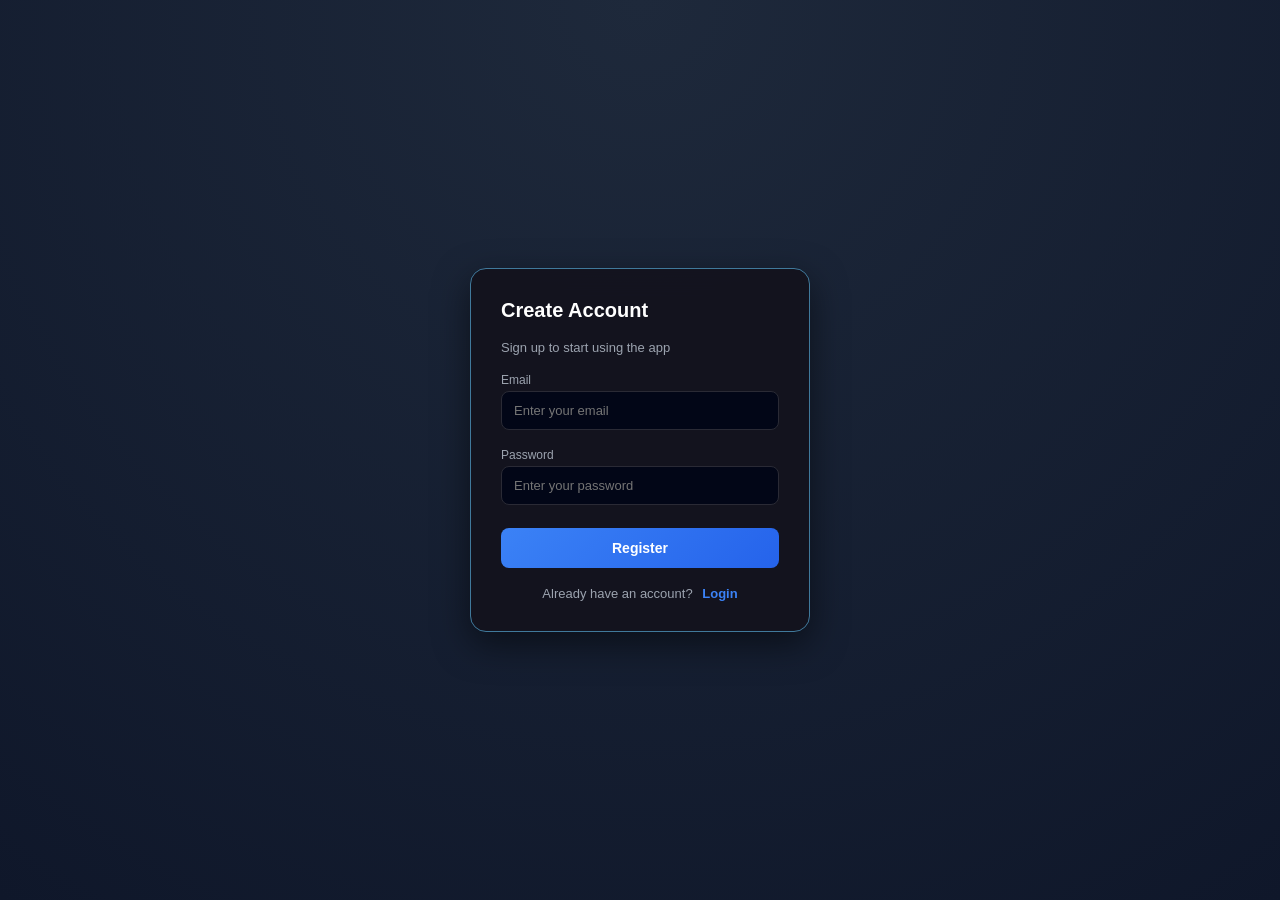
==== WhereHouse_app/index.html @ 250d1b78 "TRANSACTIONS: All functionality for Receiving and Issuing goods has been implemented. The transactio" ====
<!DOCTYPE html>
<html lang="en">
<head>
    <meta charset="UTF-8">
    <meta name="viewport" content="width=device-width, initial-scale=1.0">
    <title>Warehouse App</title>

    <link rel="stylesheet" href="style.css">

    <!-- PWA -->
    <link rel="manifest" href="manifest.json">

    <!-- ICON -->
    <link rel="apple-touch-icon" href="icon-192.png">

    <!-- SETTINGS -->
    <meta name="theme-color" content="#3498db">
    <meta name="mobile-web-app-capable" content="yes">
    <meta name="apple-mobile-web-app-capable" content="yes">
    <meta name="apple-mobile-web-app-status-bar-style" content="default">

    
</head>
<body>


        <!-- LOG IN / REGISTARTION -->
        <div id="auth-screen" class="auth-screen">

            <div class="auth-card">

                <div class="auth-header">
                    <h2 id="auth-title" data-i18n="auth_title">Create Account</h2>
                    
                    <!-- Promena jezika (en/sr) obrisano sa Auth stranice.
                    Reason: language is user-specific and managed via Supabase after login -->

                    <!-- <div class="auth-lang-switch">
                        <button class="lang-btn" data-lang="sr"><img src="https://flagcdn.com/w20/rs.png" alt="SR"></button>
                        <button class="lang-btn" data-lang="en"><img src="https://flagcdn.com/w20/gb.png" alt="EN"></button>
                    </div> -->

                </div>

                <p id="auth-subtitle" data-i18n="auth_subtitle">
                    Sign up to start using the app
                </p>

                <div class="input-group">
                    <label data-i18n="auth_email" for="auth-email">Email</label>
                    <input type="email" id="auth-email" data-i18n-placeholder="auth_email_placeholder" placeholder="Enter your email">
                </div>
        
                <div class="input-group">
                    <label data-i18n="auth_password">Password</label>
                    <input type="password" id="auth-password" data-i18n-placeholder="auth_password_placeholder"placeholder="Enter your password">
                </div>

                <button id="auth-main-btn" data-i18n="auth_register">
                    Register
                </button>

                <p class="auth-switch-text">
                    <span id="auth-switch-label" data-i18n="auth_switch_text">
                        Already have an account?
                    </span>
                    <span id="switch-mode" class="switch-link" data-i18n="auth_login">
                        Login
                    </span>
                </p>

            </div>

        </div>

         <!-- NOTIFICATION -->
         <div class="notification"></div>


    <!-- APP -->
    <div id="app" class="app hidden">

        <header class="header">

            <div class="header-left">
                <div class="logo-box">
                    <div class="app-logo">
                        <span class="logo-main">W</span>
                        <span class="logo-divider"></span>
                        <span class="logo-sub">Manager</span>
                    </div>
                </div>
            </div>

            <div class="header-actions">

                <!-- USER MENU -->
                <div class="user-menu">
                    <button id="user-btn" class="user-btn">☰</button>
                </div>

                <!-- SIDEBAR -->
                <div id="sidebar" class="sidebar hidden">

                    <div class="sidebar-header">
                        <!-- TITLE -->
                        <span data-i18n="sidebar_menu">Menu</span>
                        
                        <!-- LANGUAGE -->
               
                        <button class="lang-btn" data-lang="sr"><img src="https://flagcdn.com/w20/rs.png" alt="SR"></button>
                        <button class="lang-btn" data-lang="en"><img src="https://flagcdn.com/w20/gb.png" alt="EN"></button>

                        <!--CLOSE -->
                        <button id="close-sidebar" class="sidebar-close">✕</button>
                    </div>

                    <div class="sidebar-content">

                        <!--User Email -->
                        <div class="user-info">
                            <span class="user-label">Account</span>
                            <span class="user-email"></span>
                        </div>

                        <button data-i18n="sidebar_profile">Profile</button>
                        <button data-i18n="sidebar_settings">Settings</button>
                        <button class="archive-btn" data-i18n="sidebar_archive">Archive</button>

                        <hr>
 

                        <button id="logout-btn" class="logout" data-i18n="sidebar_logout">Logout</button>
                    </div>

                </div>

            </div>

        </header>
        
        
        
        <!-- INPUT VIEW -->
        <section id="input-view" class="view active-view">



            <header class="view-actions">
                <h2 class="title" data-i18n="searchTitle" >Item search</h2>

                <div class="header-actions">
                    <button class="btn-edit headerBtn"  data-i18n="edit">Edit</button>
                    <button class="btn-delete headerBtn danger" data-i18n="delete">Delete</button>
                </div>
            </header>            

            <!-- search -->
            <div class="search">
                <input type="text" id="input-search" placeholder="Enter name or code..." data-i18n-placeholder="searchPlaceholder"/>
                <!-- x -->
                <button class="clear-btn">X</button>
                <!-- results -->
                <div class="results"></div>
            </div> 

            <!-- item csrd -->
            <div class="section-title" data-i18n="selectedItem">Selected Item</div>
            <div class="item-card">

                <p><strong data-i18n="itemName"     >Name:</strong> <span id="item-name">-</span></p>
                <p><strong data-i18n="ItemCode"     >Code:</strong> <span id="item-code">-</span></p>
                <p><strong data-i18n="ItemStatus"   >Status:</strong> <span id="item-status">-</span></p>
                <p><strong data-i18n="ItemPrice"    >Price:</strong> <span id="item-price">-</span></p>
                <p><strong data-i18n="ItemLocation" >Location:</strong> <span id="item-location">-</span></p>
                <p><strong >Limit:</strong> <span id="item-limit">-</span></p>

                <div class="history-wrapper hidden">
                    <button class="btn-history" data-i18n="historyLog">History Log</button>
                </div>
                
            </div>

            <!-- quantity control -->
             <div class="section-title" data-i18n="adjustQuantity">Adjust Quantity</div>
            <div class="quantity-control">

                <button class="btn-minus">-</button>
                <span id="quantity-value">0</span>
                <button class="btn-plus">+</button>
            </div>

            <!-- save -->
            <button class="save-btn" data-i18n="save">SAVE</button>
        </section>




        <!-- TABLE VIEW -->
        <section id="table-view" class="view">

            <header class="view-actions">
                <h2 class="title" data-i18n="tableTitle">Items Table</h2>
                <button class="btn-add headerBtn" data-i18n="add">+Add</button>
            </header>



            <!-- Tabela -->
            <div class="table-wrapper">

                <table class="table">

                    <thead>
                        <tr>
                            <th data-i18n="colName">NAME</th>
                            <th data-i18n="colCode">CODE</th>
                            <th data-i18n="colLocation">LOCATION</th>
                            <th data-i18n="colQuantity">QUANTITY</th>
                            <th data-i18n="colPrice">PRICE</th>
                            <th data-i18n="colStatus">STATUS</th>
                            <th>LIMIT</th>
                        </tr>
                    </thead>

                    <tbody class="table-body">
                        <!-- JS ubacuje -->
                    </tbody>
                </table>
            </div>

             <!-- Pagination -->
            <div class="pagination">
                <button class="prev-btn" data-i18n="prev">◀ Prev</button>
                <span class="page-info"></span>
                <button class="next-btn" data-i18n="next">Next ▶</button>
            </div>





        </section>







        <!-- DASHBOARD VIEW -->
        <section id="management-view" class="view">

            <header class="view-actions">
                <h2 class="title" data-i18n="MangTitle">Management Panel</h2>
            </header>
            

            <!-- DASHBOARD CARDS -->
            <div class="dashboard-cards">

                <!-- CARD 1 -->
                <div class="dashboard-card">
                    <div class="card-left">
                        <div class="card-icon">🧩</div>

                        <div class="card-text">
                            <div class="card-label" data-i18n="TotalItems">Total Items</div>
                            <div class="card-value" id="total-items">0</div>
                        </div>
                    </div>

                    <div class="card-trend" id="items-trend">
                        <div class="trend-main">
                            <span class="trend-arrow"></span>
                            <span class="trend-value">--</span>
                        </div>
    
                        <span class="trend-date"></span>
                    </div>
                </div>


                <!-- CARD 2 -->
                <div class="dashboard-card">
                    <div class="card-left">
                        <div class="card-icon">📈</div>

                        <div class="card-text">
                            <div class="card-label" data-i18n="TotalQuantity">Total Quantity</div>
                            <div class="card-value" id="total-quantity">0</div>
                        </div>
                    </div>

                    <div class="card-trend" id="quantity-trend">
                        <div class="trend-main">
                            <span class="trend-arrow"></span>
                            <span class="trend-value">--</span>
                        </div>

                        <span class="trend-date"></span>
                    </div>
                </div>


                <!-- CARD 3 -->
                <div class="dashboard-card">
                    <div class="card-left">
                        <div class="card-icon">💰</div>

                        <div class="card-text">
                            <div class="card-label" data-i18n="TotalPrice">Total Price</div>
                            <div class="card-value" id="total-price">0</div>
                        </div>
                    </div>

                    <div class="card-trend" id="price-trend">
                        <div class="trend-main">
                            <span class="trend-arrow"></span>
                            <span class="trend-value">--</span>
                        </div>

                        <span class="trend-date"></span>
                    </div>
                </div>


                <!-- CARD 4 -->
                <div class="dashboard-card">
                    <div class="card-left">
                        <div class="card-icon">🚨</div>

                        <div class="card-text">
                            <div class="card-label" data-i18n="LowStock">Low Stock</div>
                            <div class="card-value" id="low-stock-count">0</div>
                        </div>
                    </div>

                    <div class="card-trend" id="lowstock-trend">
                        <div class="trend-main">
                            <span class="trend-arrow"></span>
                            <span class="trend-value">--</span>
                        </div>

                        <span class="trend-date"></span>
                    </div>
                </div>

            </div>



            <!-- LOW STOCK TABLE -->
            <div class="dashboard-section">
                 <div class="section-title" data-i18n="lowStockItems">Low Stock Items</div>

                <div class="low-stock-wrapper">

                    <table class="table">
                        <thead>
                            <tr>
                                <th data-i18n="colName">NAME</th>
                                <th data-i18n="colCode">CODE</th>
                                <th data-i18n="colLocation">LOCATION</th>
                                <th data-i18n="colQuantity">QUANTITY</th>
                                <th>LIMIT</th>
                            </tr>
                        </thead>
                        <tbody class="table-body-dashboard">
                            <!-- renderTable će ubaciti redove -->
                        </tbody>
                    </table>
                </div>
            </div>

            

        </section>


        <!-- TRANSACTIONS VIEW -->
        <section id="transactions-view" class="view">

            <header class="view-actions">
                <h2 class="title">Transactions</h2>
            </header>

            <!-- ACTION BUTTONS -->
            <div class="transactions-actions">

                <button id="btn-receive" class="headerBtn">+ Receive</button>
                <button id="btn-issue" class="headerBtn danger">- Issue</button>

            </div>

            <!-- TABELA TRANSAKCIJA (kasnije punimo) -->
            <div class="table-wrapper">

                <table class="table">

                    <thead>
                        <tr>
                            <th>TYPE</th>
                            <th>DATE</th>
                        </tr>
                    </thead>

                    <tbody class="transactions-body">
                        <!-- JS -->
                    </tbody>

                </table>

            </div>

        </section>



<!--  VIEWs FROM SIDEBAR-->


        <!-- ARCHIVE VIEW -->
        <section id="archive-view" class="view">

            <header class="view-actions">
                <h2 class="title">Archived Items</h2>
            </header>

            <div class="table-wrapper">

                <table class="table">

                    <thead>
                        <tr>
                            <th>NAME</th>
                            <th>CODE</th>
                            <th>LOCATION</th>
                            <th>QUANTITY</th>
                            <th>ACTION</th>
                        </tr>
                    </thead>

                    <tbody class="archive-body">
                        <!-- JS ubacuje -->
                    </tbody>

                </table>

            </div>

            <!-- EMPTY STATE -->
            <div class="empty-state archive-empty hidden">
                <p>No archived items</p>
            </div>

        </section>



















            <!-- MODAL Add / Edit -->
            <div class="modal hidden">
            <div class="modal__content">
                <h3 class="modal__title" data-i18n="addModulTitle">Add new Item</h3>

                <!-- REQUIRED FIELDS -->
                <input type="text" id="new-name" placeholder="Naziv *" data-i18n-placeholder="addModuleName">
                <input type="number" id="new-quantity" class="hidden" placeholder="Količina *" data-i18n-placeholder="addModuleQuantity">
                <input type="number" id="new-price" placeholder="Cena *" data-i18n-placeholder="addModulePrice">
                <input type="number" id="new-limit" placeholder="Limit *">


                <!-- TOGGLE BUTTON -->
                <button type="button" id="toggle-more" class="btn-more" data-i18n="toggleMore">
                + More
                </button>


                <!-- OPTIONAL FIELDS -->
                <div id="optional-fields">

                <input type="text" id="new-code" placeholder="Šifra" data-i18n-placeholder="addModuleCode">
                <input type="text" id="new-status" placeholder="Status" data-i18n-placeholder="addModuleStatus">
                <input type="text" id="new-location" placeholder="Lokacija" data-i18n-placeholder="addModuleLocation">

                </div>


                <!-- ACTIONS -->
                <div class="modal__actions">
                <button class="btn-save" data-i18n="save">Sačuvaj</button>
                <button class="btn-cancel" data-i18n="cancel">Otkaži</button>
                </div>

            </div>

            </div>

            <!-- MODUEL HistoryLog -->
            <div class="history-modal hidden">
                
                <div class="history-modal__content">
                    
                    <div class="history-modal__header">

                        <div class="history-modal_title">
                            <h3 data-i18n="historyLog">History Log</h3>
                            <span class="history-modal_itemLog">Item nema</span>
                        </div>

                        <button class="history-close">✕</button>

                    </div>

                    <div class="history-modal__body">
                            <!-- Ovde ce biti ubaceni logovi putem JS -->
                    </div>

                </div>

            </div>

            <!-- MODUEL Delete -->
            <div class="delete-modal hidden">

                <div class="delete-modal_content">

                    <h3 class="delete-modal_title" data-i18n="deleteTittle">Delete Item</h3>

                    <p data-i18n="deleteMessage1">This will permanently delete the item and ALL its history.</p>
                    <p data-i18n="deleteMessage2"> ⚠ This action cannot be undone.</p>

                    <div class="delete-modal_actions">
                        <button class="btn-confirm-delete" data-i18n="delete">Delete</button>
                        <button class="btn-cancel-delete" data-i18n="cancel">Cancel</button>
                    </div>

                </div>

            </div>

        <!-- MODAL TRANSACTION -->
        <div class="modal transaction-modal hidden">

            <div class="modal__content transaction-container">

                <!-- HEADER -->
                <div class="transaction-header">
                    <h3 id="transaction-title">New Transaction</h3>
                </div>

                <!-- SEARCH -->
                <div class="search transaction-search">
                    <input type="text" id="transaction-search" placeholder="Search item..." />
                    <div class="results transaction-results"></div>
                </div>

                <!-- LIST HEADER -->
                <p class="transaction-subtitle section-title" >Selected items</p>

                <!-- LIST -->
                <div class="transaction-list"></div>

                <!-- PDF OPTION -->
                <div class="pdf-option">
                    <label class="switch">
                        <input type="checkbox" id="pdf-toggle">
                        <span class="slider"></span>
                    </label>
                    <span>Generate PDF</span>
                </div>

                <!-- ACTIONS -->
                <div class="modal__actions">
                    <button id="transaction-confirm" class="btn-save">Confirm</button>
                    <button id="transaction-cancel" class="btn-cancel">Cancel</button>
                </div>

            </div>

        </div>


        
        <!-- NAVIGATION -->
        <nav class="navigation">
            <button class="tab active" data-tab="input" data-i18n="input">INPUT</button>
            <button class="tab" data-tab="table"        data-i18n="table">TABLE</button>
            <button class="tab" data-tab="management"   data-i18n="management">MANAGEMNT</button>
            <button class="tab" data-tab="transactions">TRANSACTIONS</button>
        </nav>


    </div>













    <script type="module" src="scriptV1.js"></script>
</body>
</html>


<!--  ===============  APP PROGRESS SUMMARY (UPDATED) ===============

1. NAVIGATION + STRUCTURE
------------------------------------------------------------
- Aplikacija organizovana u 3 glavna taba:
  ✔ INPUT
  ✔ TABLE
  ✔ MANAGEMENT (Dashboard)

- Navigacija:
  ✔ Klik na tab
  ✔ Swipe navigacija (50px threshold)
  ✔ Automatski aktivan view


2. INPUT TAB (CORE FUNCTIONALITY)
------------------------------------------------------------
- Search sistem (name + code)
- Dinamički prikaz selektovanog item-a:
  ✔ Name
  ✔ Code
  ✔ Status
  ✔ Location
  ✔ Price
  ✔ Limit
  ✔ Quantity

- Quantity kontrola:
  ✔ povećavanje (+)
  ✔ smanjivanje (-)

- SAVE funkcionalnost:
  ✔ update quantity u bazi
  ✔ logovanje promene (samo ako postoji razlika)
  ✔ reset selekcije i UI-a

- EDIT funkcionalnost:
  ✔ modal za edit
  ✔ reuse Add forme
  ✔ update svih polja
  ✔ loguje svaku promenu (field-by-field)

- DELETE funkcionalnost:
  ✔ confirmation modal
  ✔ briše i logove i item

- HISTORY LOG:
  ✔ dostupno samo kada je item selektovan
  ✔ prikaz izmene:
      - quantity (vizuelni indikator + / -)
      - promena field-ova
      - creation event
      - timestamp (sortirano: najnovije prvo)

- Safety:
  ✔ reset selektovanog item-a pri promeni taba


3. TABLE TAB
------------------------------------------------------------
- Prikaz svih item-a:
  ✔ Name
  ✔ Code
  ✔ Location
  ✔ Quantity
  ✔ Status
  ✔ Price
  ✔ Limit

- Pagination:
  ✔ previous / next

- Interakcija:
  ✔ klik na row → prebacuje na INPUT tab
  ✔ automatski selektuje item

- ADD ITEM:
  ✔ modal unos
  ✔ insert u bazu
  ✔ automatski log "created"

- EDIT / DELETE integrisani sa tabelom


4. MANAGEMENT TAB (DASHBOARD)
------------------------------------------------------------
- Dashboard kartice:
  ✔ Total Items
  ✔ Total Quantity
  ✔ Total Price
  ✔ Low Stock count

- REAL-TIME TREND SYSTEM (NOVO) 
  ✔ prikazuje promene u odnosu na prethodno stanje
  ✔ koristi:
      - diff (apsolutna promena)
      - procentualna promena

- Trend logika:
  ✔ ▲ rast (pozitivno)
  ✔ ▼ pad (negativno)
  ✔ nema promene → UI ostaje isti (no reset)

- Inverse metric handling (PRO FEATURE) 
  ✔ Low Stock:
      - rast = NEGATIVNO (crveno)
      - pad = POZITIVNO (zeleno)

- Clean UX:
  ✔ uklonjeni fake progress krugovi
  ✔ metrics imaju realno značenje
  ✔ nema prikaza kada nema podataka (no "--")

- Low Stock tabela:
  ✔ filter: quantity < limit
  ✔ brz pregled kritičnih artikala
  ✔ klik → vodi na item


5. LOG SYSTEM (AUDIT TRAIL)
------------------------------------------------------------
- Supabase tabela: item_logs

- Loguje:
  ✔ quantity promene
  ✔ edit promene (field-by-field)
  ✔ creation event

- Struktura:
  ✔ item_id
  ✔ field
  ✔ old_value
  ✔ new_value
  ✔ user_id
  ✔ created_at

- UI prikaz:
  ✔ sortirano po datumu
  ✔ vizuelni indikator (+ zeleno / - crveno)


6. LANGUAGE SYSTEM (i18n)
------------------------------------------------------------
- Podržani jezici:
  ✔ SR
  ✔ EN

- Funkcionalnosti:
  ✔ runtime switching
  ✔ localStorage persistence
  ✔ dynamic DOM update

- Pokriva:
  ✔ UI tekst
  ✔ forme
  ✔ notificacije
  ✔ dashboard


7. AUTHENTICATION (SUPABASE)
------------------------------------------------------------
- Register / Login sistem
- Validacija:
  ✔ email format
  ✔ password length
  ✔ error handling

- Session sistem:
  ✔ korisnik ostaje ulogovan
  ✔ auto-login nakon refresh
  ✔ logout resetuje stanje

- User isolation:
  ✔ svaki user vidi samo svoje podatke


8. UI / UX FEATURES
------------------------------------------------------------
- Notification system (success / error)
- Modal sistem:
  ✔ Add / Edit
  ✔ Delete confirmation
  ✔ History log

- Responsive dizajn (mobile-first)
- Sidebar menu
- Clean card layout
- State-driven UI

- UX Improvements (NOVO):
  ✔ trend bez resetovanja (stable UI)
  ✔ nema misleading informacija
  ✔ inverse metric handling


9. PWA (PROGRESSIVE WEB APP)
------------------------------------------------------------
- Instalacija na mobilni uređaj
- Standalone mode
- Custom ikonice
- Theme color

- Deploy:
  ✔ Netlify hosting


------------------------------------------------------------
STATUS:
 FEATURE-COMPLETE INVENTORY APP
(CRUD + AUTH + LOGS + DASHBOARD + TRENDS + MOBILE UX)

------------------------------------------------------------
-->
---- WhereHouse_app/style.css ----
/* =========================================================== GENERAL TAB =========================================================== */
* {
    margin: 0;
    padding: 0;
    box-sizing: border-box;
}
body {
    font-family: Arial, sans-serif;
    background: #0f172a;
    color: #e2e8f0;
    height: 100vh;
}

.app {
    display: flex;
    flex-direction: column;
    

    width: 100%;
    max-width: 500px;
    min-height: 100vh;

    margin: 0 auto;
    padding: 16px;
    background: transparent;
}

/* ================= HEADER ================= */

.header {
    display: flex;
    justify-content: space-between;
    align-items: center;
    border-bottom: 1px solid rgba(255,255,255,0.05);
    padding: 16px 18px;
    margin-bottom: 16px;

    background: transparent;


    
}

/* LEFT SIDE */
.header-left {
    display: flex;
    align-items: center;
}

/* ============= LOGO =============*/
.app-logo {
    display: flex;
    align-items: center;
    gap: 8px;

    font-family: "Segoe UI", Arial, sans-serif;
}

.logo-main {
    font-weight: 700;
    letter-spacing: 1.5px;
    color: #e2e8f0;
}

.logo-divider {
    width: 1px;
    height: 14px;
    background: rgba(255,255,255,0.2);
}

.logo-sub {
    font-size: 12px;
    color: #94a3b8;
    letter-spacing: 0.5px;
}

/* RIGHT SIDE */
.header-actions {
    display: flex;
    align-items: center;
    gap: 10px;
}

/* ============================= LANGUAGE =========================== */


.lang-switch {
    gap: 10px;
}

.lang-btn {
    background: transparent;
    border: none;
    cursor: pointer;
    padding: 2px;
}

.lang-btn img {
    width: 20px;
    height: 14px;
    

    opacity: 0.3;
    transition: 0.2s;
}

.lang-btn:hover img {
    opacity: 1;
    transform: scale(1.1);
}

.lang-btn.active img { 
    opacity: 1;
}

/* ================= USER MENU ================= */

.user-menu {
    position: relative;
}

/* BUTTON */
.user-btn {
    padding: 6px 10px;

    border-radius: 8px;

    background: #0f172a;
    border: 1px solid #334155;
    color: #e2e8f0;

    cursor: pointer;

    font-size: 16px;
    transition: all 0.2s ease;
}

.user-btn:hover {
    background: #1e293b;
}

/* ================================== SIDEBAR ================================== */

.sidebar {
    position: fixed;
    top: 0;
    right: 0;

    width: 240px;
    height: 100%;

    background: #1e293b;

    display: flex;
    flex-direction: column;

    box-shadow: -10px 0 30px rgba(0,0,0,0.6);

    z-index: 999;

    animation: slideIn 0.2s ease;
}

/* HEADER */
.sidebar-header {
    display: flex;
    justify-content: space-between;
    align-items: center;

    padding: 16px;
    border-bottom: 1px solid rgba(255,255,255,0.06);

    font-weight: 600;
    color: #e2e8f0;
}

/* CLOSE BTN */
.sidebar-close {
    background: transparent;
    border: none;

    color: #94a3b8;
    font-size: 18px;

    cursor: pointer;
}

.sidebar-close:hover {
    color: #e2e8f0;
}

/* ================= CONTENT ================= */

.sidebar-content {
    display: flex;
    flex-direction: column;
    gap: 8px;

    padding: 16px;
}

/* BUTTONS */
.sidebar-content button {
    padding: 10px;

    background: transparent;
    border: none;

    color: #e2e8f0;

    text-align: left;
    border-radius: 8px;

    cursor: pointer;
    transition: all 0.2s ease;
}

.sidebar-content button:hover {
    background: rgba(59,130,246,0.15);
}

/* LOGOUT */
.sidebar-content .logout {
    color: #f87171;
}

.sidebar-content .logout:hover {
    background: rgba(239,68,68,0.15);
}

/* SEPARATOR */

.sidebar-content hr {
    border: none;
    height: 1px;
    background: rgba(255,255,255,0.08);
    margin: 14px 0;
}


 /*====================================== USER ======================================*/

.user-info {
    padding: 14px 0;
    margin-bottom: 12px;
    border-bottom: 1px solid rgba(255, 255, 255, 0.08);
}

.user-label {
    display: block;
    font-size: 11px;
    color: #7f95ab;        /* malo svetlije */
    margin-bottom: 6px;    /* više vazduha */
    letter-spacing: 0.5px;
}

.user-email {
    display: block;
    font-size: 13px;
    color: #d6e2f0;        /* jače nego sad */
    line-height: 1.4;
    word-break: break-all;
}

/* ================= ANIMATION ================= */

@keyframes slideIn {
    from {
        transform: translateX(100%);
    }
    to {
        transform: translateX(0);
    }
}

/* ================= HIDDEN ================= */

.hidden {
    display: none;
}

/* ================= NAVIGATION */

.navigation {
    position: fixed;
    bottom: 0;
    left: 50%;
    transform: translateX(-50%);

    width: 100%;
    max-width: 500px;

    display: flex;

    background: #1e293b;
    border-top: 1px solid #334155;

    box-shadow: 0 -2px 10px rgba(0,0,0,0.08);

    z-index: 100;
}


.tab {
    flex: 1;
    padding: 12px 8px;

    border: none;
    background: none;

    font-size: 12px;
    font-weight: 500;
    color: #94a3b8;

    cursor: pointer;

    display: flex;
    flex-direction: column;
    align-items: center;
    justify-content: center;

    transition: all 0.2s ease;
}

.tab.active {
    color: #3b82f6;
    font-weight: 600;
}


/* ================= VIEWS */
.view {
    display: none;

    background: #1e293b;
    padding: 16px;
    border-radius: 18px;

    box-shadow: 0 12px 30px rgba(0,0,0,0.5);
}


.active-view {
    display: block;
}

/* ================= TITLE */
.title {
    margin: 0;
    font-size: 20px;
    font-weight: 600;
    
}
/* ================= VIEW ACTIONS ================= */

.view-actions {
    display: flex;
    gap: 8px;
    justify-content: space-between;
    align-items: center;
    margin-bottom: 10px;
}

/* dugmad u view headeru */
.headerBtn {
    padding: 8px 14px;
    border-radius: 6px;
    border: none;

    background: linear-gradient(135deg, #3b82f6, #1d4ed8);
    box-shadow: 0 4px 10px rgba(0,0,0,0.3);
    color: white;

    font-size: 13px;
    font-weight: 500;

    cursor: pointer;
    transition: all 0.2s;
}

.headerBtn:hover {
    background: #2563eb;
}

/* delete dugme */
.headerBtn.danger {
    background: linear-gradient(135deg, #ef4444, #b91c1c);
}

/* =========================================================== INPUT TAB =========================================================== */

/* ================= SEARCH */
.search {
    position: relative;
}

.search input {
    width: 100%;
    padding: 14px;

    border-radius: 12px;
    border: 1px solid #334155;
    box-shadow: 0 0 0 1px rgba(59,130,246,0.2);

    background: #0f172a;
    color: #e2e8f0;
}

/* CLEAR BUTTON */
.clear-btn {
    position: absolute;
    right: 10px;
    top: 50%;
    transform: translateY(-50%);

    width: 24px;
    height: 24px;

    border-radius: 50%;
    border: none;

    background-color: #ddd;
    color: #555;

    display: flex;
    align-items: center;
    justify-content: center;

    font-size: 14px;
    cursor: pointer;

    display: none;
}
.search input:focus {
    border-color: #3b82f6;
    outline: none;
}
.clear-btn:hover {
    background-color: #bbb;
}

/* ================= RESULTS ================= */

.results {
    position: absolute;
    top: 105%;
    left: 0;

    width: 100%;

    background: #1e293b;
    border-radius: 14px;

    border: 1px solid rgba(255,255,255,0.08);

    max-height: 220px;
    overflow-y: auto;

    box-shadow: 0 12px 30px rgba(0,0,0,0.6);
    z-index: 1000;
}

/* ================= NO RESULTS STATE ================= */

.no-results {
    display: flex;
    flex-direction: column;
    gap: 10px;

    padding: 16px;

    text-align: center;
    color: #94a3b8;
    font-size: 14px;
}

/* tekst */
.no-results p {
    margin: 0;
    color: #94a3b8;
    font-weight: 500;
}

/* dugme */
.add-new-btn {
    align-self: center;

    padding: 8px 14px;

    border-radius: 10px;
    border: 1px solid rgba(255,255,255,0.08);

    background: rgba(59,130,246,0.15);
    color: #60a5fa;

    font-size: 13px;
    font-weight: 600;

    cursor: pointer;

    transition: all 0.2s ease;
}

/* hover */
.add-new-btn:hover {
    background: rgba(59,130,246,0.25);
    border-color: rgba(96,165,250,0.4);
    transform: translateY(-1px);
}

/* active klik */
.add-new-btn:active {
    transform: scale(0.97);
}

/* focus (accessibility) */
.add-new-btn:focus {
    outline: none;
    box-shadow: 0 0 0 2px rgba(96,165,250,0.35);
}

/* hide kad nema rezultata */
.results:empty {
    display: none;
}

/* ================= ITEM ================= */

.result-item {
    padding: 12px 14px;

    display: flex;
    flex-direction: column;
    gap: 4px;

    cursor: pointer;

    border-bottom: 1px solid rgba(255,255,255,0.05);

    transition: all 0.15s ease;
}

/* last item bez linije */
.result-item:last-child {
    border-bottom: none;
}

/* hover */
.result-item:hover {
    background: rgba(59,130,246,0.12);
}

/* klik selektovan */
.result-item.active {
    background: rgba(34,197,94,0.15);
}

/* ================= TEXT ================= */

.result-title {
    font-size: 14px;
    font-weight: 600;
    color: #e2e8f0;
}

.result-sub {
    font-size: 11px;
    color: #94a3b8;
}

/* ================= SCROLL (PRO) ================= */

.results::-webkit-scrollbar {
    width: 6px;
}

.results::-webkit-scrollbar-thumb {
    background: #334155;
    border-radius: 4px;
}
/* ================= SECTION TITLES ================= */

.section-title {
    font-size: 13px;
    font-weight: 600;

    color: #94a3b8;

    margin-top: 18px;
    margin-bottom: 6px;

    padding-left: 2px;

    letter-spacing: 0.3px;
}

.section-title::after {
    content: "";
    display: block;
    height: 1px;
    margin-top: 6px;
    background: rgba(255,255,255,0.05);
}
/* ================= ITEM CARD ================= */
.item-card {

    display: flex;
    flex-direction: column;
    
    background: #334155;
    border: 1px solid rgba(255,255,255,0.08);
   

    padding: 16px;

    border-top-left-radius: 15px;
    border-top-right-radius: 15px;
    margin: 15px 0;

    box-shadow: 0 8px 25px rgba(0,0,0,0.4)
}


/* ROW */
.item-card p {
    display: flex;
    justify-content: space-between;
    align-items: center;

    padding: 6px 0;          /* 👈 dodaje vertikalni ritam */
    margin: 0;

    border-bottom: 1px solid rgba(255,255,255,0.05);
}

/* poslednji bez linije */
.item-card p:last-child {
    border-bottom: none;
}


/* LABEL */
.item-card strong {
    color: #94a3b8;
    font-size: 13px;
    font-weight: 500;
}


/* VALUE */
.item-card span {
    max-width: 80%;
    text-align: right;
    word-break: break-word;

    color: #e2e8f0;
    font-size: 14px;
    font-weight: 500;
}



/* ================= QUANTITY */
.quantity-control {
    display: flex;
    justify-content: center;
    align-items: center;

    gap: 20px;
    margin: 15px 0;

    background: #1e293b;
    box-shadow: 0 8px 20px rgba(0,0,0,0.4);
 
    border-radius: 10px;
    padding: 12px;

}

.btn-plus,
.btn-minus {
    width: 50px;
    height: 50px;

    border-radius: 10px;
    border: none;

    background: #334155;
    color: #e2e8f0;

    font-size: 22px;
    cursor: pointer;

    transition: 0.2s;
    
}



#quantity-value {
    font-size: 22px;
    font-weight: 500;
}

/* ================= SAVE */
.save-btn {
    width: 100%;
    padding: 14px;

    border-radius: 10px;
    border: none;

    background: linear-gradient(135deg, #22c55e, #15803d);
    color: white;

    font-size: 16px;
    font-weight: 600;

    cursor: pointer;
    transition: all 0.2s ease;
}

/* hover */
.save-btn:hover {
    transform: translateY(-1px);
    filter: brightness(1.05);
}

.save-btn:hover {
    background-color: #1e8f4d;
}

/* ================= FOOTER */
.footer {
    text-align: center;
    font-size: 12px;
    color: #bbb;

    margin-top: auto;
}

/* ================= NOTIFICATION  */
.notification {
    position: fixed;
    top: 0;
    left: 50%;

    width: 100%;
    max-width: 500px;

    padding: 15px;
    text-align: center;

    color: white;
    font-size: 15px;

    z-index: 9999;

    transform: translate(-50%, -100%);
    opacity: 0;

    transition: transform 0.3s ease, opacity 0.3s ease;

    pointer-events: none;
}
/* TYPES */
.notification.success {
    background-color: #2ecc71;
    transform: translate(-50%, 0);
    opacity: 1;
}

.notification.error {
    background-color: #e74c3c;
    transform: translate(-50%, 0);
    opacity: 1;
}

.notification.info {
    background-color: #3498db;
    transform: translate(-50%, 0);
    opacity: 1;
}

/* ===========================================================
   TABLE WRAPPER
=========================================================== */

.table-wrapper {
    max-height: 400px;
    min-height: 400px;

    overflow-y: auto;
    overflow-x: auto;

    background: #152238; /* tamniji background */
    border-radius: 4px;

    border: 1px solid rgba(255,255,255,0.05);
    margin-top: 15px;

    box-shadow: 0 10px 25px rgba(0,0,0,0.5);
}


/* ===========================================================
   TABLE BASE
=========================================================== */

.table {
    width: 100%;
    border-collapse: collapse;
    font-size: 13px;
}


/* ===========================================================
   HEADER
=========================================================== */

.table th {
    position: sticky;
    top: 0;
    z-index: 2;

    background: #1e293b;
    color: #cbd5f5;

    padding: 14px 12px;

    text-align: left;
    font-size: 12px;
    font-weight: 600;

    border-bottom: 1px solid rgba(255,255,255,0.08);

    white-space: nowrap;
}


/* ===========================================================
   CELLS
=========================================================== */

.table td {
    padding: 12px;

    color: #e2e8f0;

    border-bottom: 1px solid rgba(255,255,255,0.05);

    white-space: nowrap;
    overflow: hidden;
    text-overflow: ellipsis;
}


/* ===========================================================
   COLUMN WIDTHS (ostaje isto)
=========================================================== */

.table td:nth-child(1) { max-width: 200px; }
.table td:nth-child(2) { max-width: 120px; }
.table td:nth-child(3) { max-width: 100px; }
.table td:nth-child(4) { max-width: 80px; }
.table td:nth-child(5) { max-width: 100px; }


/* ===========================================================
   ROWS
=========================================================== */

/* zebra (mekša) */
.table tbody tr:nth-child(even) {
    background: rgba(255,255,255,0.02);
}

/* hover (clean) */
.table tbody tr:hover {
    background: rgba(59,130,246,0.08);
    cursor: pointer;
}



/* ================= PAGINATION ================= */

.pagination {
    display: flex;
    justify-content: space-between;
    align-items: center;

    margin-top: 16px;
    padding: 12px;

    background: #1e293b;
    border-radius: 14px;

    box-shadow: 0 6px 20px rgba(0,0,0,0.4);
}

/* TEXT (Page 1/1) */
.pagination span {
    font-size: 13px;
    color: #cbd5f5;
    font-weight: 500;
}

/* BUTTON BASE */
.pagination button {
    padding: 10px 16px;

    border-radius: 10px;
    border: none;

    background: #334155;
    color: #e2e8f0;

    font-size: 13px;
    font-weight: 600;

    cursor: pointer;
    transition: all 0.2s ease;
}

/* hover */
.pagination button:hover {
    background: #3b82f6;
    color: white;
}

/* disabled */
.pagination button:disabled {
    background: #475569;
    color: #94a3b8;
    cursor: not-allowed;
    opacity: 0.6;
}

/* active press */
.pagination button:active {
    transform: scale(0.97);
}


/* ============================= MODAL =================================== */
.modal {
    position: fixed;
    inset: 0;

    background: rgba(0,0,0,0.65);

    display: flex;
    justify-content: center;
    align-items: center;

    z-index: 1000;
}

/* transaction = parent */
.transaction-modal {
    z-index: 1100;
}

/* add/edit = child */
.modal.child-modal {
    z-index: 1200;
}



/* ================= CONTENT ================= */

.modal__content {
    background: #1e293b;
    color: #e2e8f0;

    padding: 20px;
    border-radius: 6px;

    width: 90%;
    max-width: 360px;

    display: flex;
    flex-direction: column;
    gap: 12px;

    box-shadow: 0 20px 50px rgba(0,0,0,0.7);

    animation: fadeModal 0.2s ease;
}

/* ================= TITLE ================= */

.modal__title {
    font-size: 16px;
    font-weight: 600;

    color: #e2e8f0;

    padding-bottom: 8px;
    border-bottom: 1px solid rgba(255,255,255,0.06);
}


/* ================= MORE BUTTON ================= */

.btn-more {
    background: none;
    border: none;

    color: #60a5fa;
    font-size: 13px;
    font-weight: 500;

    cursor: pointer;

    text-align: left;
    padding: 4px 0;

    transition: color 0.2s ease;
}


/* ================= INPUT ================= */

.modal__content input {
    
    width: 100%;
    box-sizing: border-box;

    padding: 10px 12px;

    border-radius: 10px;

    background: #0f172a;
    border: 1px solid #334155;

    color: #e2e8f0;
    font-size: 13px;

    transition: all 0.2s ease;
}

/* focus */
.modal__content input:focus {
    outline: none;
    border-color: #3b82f6;
    box-shadow: 0 0 0 2px rgba(59,130,246,0.25);
}

/* ================= ACTIONS ================= */

.modal__actions {
    display: flex;
    gap: 10px;
    margin-top: 10px;
}

/* SAVE */
.btn-save {
    flex: 1;

    background: linear-gradient(135deg, #16a34a, #166534);
    color: white;

    border: none;
    padding: 10px;

    border-radius: 10px;

    cursor: pointer;

    font-weight: 600;
    transition: all 0.2s ease;
}

/* hover */
.btn-save:hover {
    filter: brightness(1.05);
}

/* CANCEL */
.btn-cancel {
    flex: 1;

    padding: 10px;

    background: transparent;
    color: #e2e8f0;

    border: 1px solid #334155;
    border-radius: 10px;

    font-size: 13px;
    font-weight: 500;

    cursor: pointer;
    transition: all 0.2s ease;
}

/* hover cancel */
.btn-cancel:hover {
    background: #334155;
}

/* CLICK EFFECT */
.btn-save:active,
.btn-cancel:active {
    transform: scale(0.97);
}


/* ================= HIDDEN ================= */

.hidden {
    display: none;
}

/* Option Inputi da bud odamh sakriveni */
#optional-fields {
    overflow: hidden;

    max-height: 0;
    opacity: 0;
    transform: translateY(-8px);

    transition: all 0.25s ease;

    display: flex;
    flex-direction: column;
    gap: 12px;
}

/* Kad se kline na toggled ugem i doeli klasa ".open"  */
#optional-fields.open {
    max-height: 200px; /* dovoljno da stane inputi */
    opacity: 1;
    transform: translateY(0);
}

/* ======================================== HISTORY MODAL ======================================= */

.history-modal {
    position: fixed;
    inset: 0;

    background: rgba(0,0,0,0.6);

    display: flex;
    justify-content: center;
    align-items: center;

    z-index: 2000;
}

/* HIDDEN */
.history-modal.hidden {
    display: none;
}

/* ================= CONTENT ================= */

.history-modal__content {
    width: 95%;
    max-width: 420px;
    max-height: 85%;

    background: #1e293b;
    border-radius: 16px;

    display: flex;
    flex-direction: column;

    box-shadow: 0 20px 55px rgba(0,0,0,0.7);

    overflow: hidden;

    animation: fadeModal 0.2s ease;
}

/* ================= HEADER ================= */

.history-modal__header {
    display: flex;
    justify-content: space-between;
    align-items: center;

    padding: 16px;

    border-bottom: 1px solid rgba(255,255,255,0.06);
}

/* TITLE WRAPPER */
.history-modal_title {
    display: flex;
    flex-direction: column;
    gap: 4px;
}

/* TITLE */
.history-modal_title h3 {
    margin: 0;
    font-size: 15px;
    font-weight: 600;
    color: #e2e8f0;
}

/* ITEM NAME */
.history-modal_itemLog {
    font-size: 12px;
    color: #3b82f6;
    font-weight: 500;
}

/* CLOSE BUTTON */
.history-close {
    border: none;
    background: transparent;

    font-size: 18px;
    cursor: pointer;

    color: #94a3b8;
}

.history-close:hover {
    color: #e2e8f0;
}

/* ================= BODY ================= */

.history-modal__body {
    flex: 1;
    padding: 12px;

    overflow-y: auto;
}

/* ================= HISTORY ITEM ================= */

.history-item {
    display: flex;
    justify-content: space-between;
    align-items: flex-start;

    padding: 12px 14px;
    margin-bottom: 10px;

    border-radius: 12px;

    background: #0f172a;

    font-size: 13px;

    transition: all 0.2s ease;
}

/* hover */
.history-item:hover {
    background: rgba(255,255,255,0.04);
}

/* TEXT */
.history-item span:first-child {
    max-width: 70%;
    line-height: 1.4;
    color: #e2e8f0;
    font-weight: 500;
}

/* DATE */
.history-item span:last-child {
    font-size: 11px;
    color: #94a3b8;
    white-space: nowrap;
}

/* ================= PLUS (ADD) ================= */

.history-item.plus {
    border-left: 3px solid #22c55e;
}

.history-item.plus span:first-child {
    color: #22c55e;
}

/* ================= MINUS (REMOVE) ================= */

.history-item.minus {
    border-left: 3px solid #ef4444;
}

.history-item.minus span:first-child {
    color: #ef4444;
}

/* ================= BUTTON HISTORY ================= */

.btn-history {
    margin-top: 15px;
    width: 100%;

    border: none;
    background: transparent;

    font-size: 13px;
    font-weight: 500;

    color: #3b82f6;

    display: flex;
    justify-content: flex-end;
    align-items: center;

    cursor: pointer;
}

.btn-history::after {
    content: "›";
    margin-left: 6px;
    font-size: 16px;
}

.btn-history:hover {
    color: #60a5fa;
}

/* ================= SCROLL ================= */

.history-modal__body::-webkit-scrollbar {
    width: 6px;
}

.history-modal__body::-webkit-scrollbar-thumb {
    background: #334155;
    border-radius: 4px;
}

/* ========================================== DELETE MODAL ========================================== */

.delete-modal {
    position: fixed;
    inset: 0;

    background: rgba(0, 0, 0, 0.6);

    display: flex;
    justify-content: center;
    align-items: center;

    z-index: 2000;
}

/* hidden */
.delete-modal.hidden {
    display: none;
}

/* ================= CONTENT ================= */

.delete-modal_content {
    width: 95%;
    max-width: 360px;

    background: #1e293b;
    border-radius: 16px;

    padding: 18px;

    box-shadow: 0 20px 50px rgba(0,0,0,0.7);

    display: flex;
    flex-direction: column;
    gap: 10px;

    animation: fadeModal 0.2s ease;
}

/* ================= TITLE ================= */

.delete-modal_title {
    padding-bottom: 10px;
    border-bottom: 1px solid rgba(255,255,255,0.06);
}

.delete-modal_content h3 {
    margin: 0;
    font-size: 15px;
    font-weight: 600;
    color: #e2e8f0;
}

/* ================= TEXT ================= */

.delete-modal_content p {
    margin: 6px 0;
    font-size: 13px;
    color: #94a3b8;
    line-height: 1.4;
}

/* ================= ACTIONS ================= */

.delete-modal_actions {
    display: flex;
    justify-content: flex-end;
    gap: 10px;

    margin-top: 12px;
}

/* ================= CONFIRM DELETE ================= */

.btn-confirm-delete {
    padding: 10px 14px;

    background: linear-gradient(135deg, #ef4444, #b91c1c);
    color: #fff;

    border: none;
    border-radius: 10px;

    font-size: 13px;
    font-weight: 600;

    cursor: pointer;

    transition: all 0.2s ease;
}

/* hover */
.btn-confirm-delete:hover {
    filter: brightness(1.05);
}

/* ================= CANCEL ================= */

.btn-cancel-delete {
    padding: 10px 14px;

    background: transparent;
    color: #e2e8f0;

    border: 1px solid #334155;
    border-radius: 10px;

    font-size: 13px;
    font-weight: 500;

    cursor: pointer;

    transition: all 0.2s ease;
}

/* hover cancel */
.btn-cancel-delete:hover {
    background: #334155;
}

/* ================= CLICK EFFECT ================= */

.btn-confirm-delete:active,
.btn-cancel-delete:active {
    transform: scale(0.97);
}

/* ================= ANIMATION ================= */

@keyframes fadeModal {
    from {
        opacity: 0;
        transform: translateY(12px);
    }
    to {
        opacity: 1;
        transform: translateY(0);
    }
}


/* ======================================================== DASHBOARD ============================================== */

/* GRID ZA KARTICE — 1 kolona kao na slici */
.dashboard-cards {
    display: grid;
    grid-template-columns: 1fr;
    gap: 12px;
    margin-bottom: 22px;
}

/* ================= CARD ================= */
.dashboard-card {
    background: #24344d;

    border-radius: 10px;

    padding: 16px;

    display: flex;
    justify-content: space-between;
    align-items: center;

    box-shadow: 0 10px 25px rgba(0,0,0,0.6);

    transition: all 0.2s ease;
}

/* hover */
.dashboard-card:hover {
    transform: translateY(-2px);
}

/* klik */
.dashboard-card:active {
    transform: scale(0.98);
}

/* ================= LEFT SIDE ================= */

.card-left {
    display: flex;
    align-items: center;
    gap: 12px;
}

/* IKONICA BLOCK */
.card-icon {
    width: 40px;
    height: 40px;

    border-radius: 12px;

    display: flex;
    align-items: center;
    justify-content: center;

    font-size: 16px;

  
    background: rgba(255,255,255,0.05);
    border: 1px solid rgba(255,255,255,0.05);

}

/* TEXT BLOK */
.card-text {
    display: flex;
    flex-direction: column;
}

/* LABEL */
.card-label {
    font-size: 14px;
    color: #94a3b8;
    margin-bottom: 5px;
}

/* VALUE */
.card-value {
    font-size: 20px;
    font-weight: 700;
    color: #e2e8f0;
}

/* ================= RIGHT SIDE (PROGRESS PLACEHOLDER) ================= */

.card-progress {
    width: 60px;
    height: 60px;

    border-radius: 50%;

    border: 4px solid rgba(255,255,255,0.1);

    display: flex;
    align-items: center;
    justify-content: center;

    font-size: 12px;
    font-weight: 600;
    color: #e2e8f0;
}

/* VARIJANTE (boje kao na slici) */
.card-progress.blue {
    border-color: #3b82f6;
}

.card-progress.orange {
    border-color: #f59e0b;
}

.card-progress.green {
    border-color: #22c55e;
}

/* TREND UMESTO KRUGA */
.card-trend {
    display: flex;
    flex-direction: column;
    align-items:flex-end;
    gap: 4px;

    font-size: 13px;
    font-weight: 600;
}

.trend-main {
    display: flex;
    align-items: center;
    gap: 4px;
}

/* ZELENO (rast) */
.card-trend.up {
    color: #22c55e;
}

/* CRVENO (pad) */
.card-trend.down {
    color: #ef4444;
}

/* SIVO (nema promene) */
.card-trend.neutral {
    color: #94a3b8;
}
.trend-date {
    font-size: 11px;
    color: #64748b;
    margin-left: 4px;
    margin-top: 2px;
}
/* ================= SECTION ================= */

.dashboard-section {
    margin-top: 16px;
}

/* HEADER */
.low-stock-header {
    display: flex;
    justify-content: space-between;
    align-items: center;

    margin-bottom: 12px;
}

/* TITLE */
.dashboard-section h3 {
    font-size: 15px;
    font-weight: 600;
    color: #e2e8f0;
}

/* ========================================= LOW STOCK TABLE ================================== */

.low-stock-wrapper {
    max-height: 250px;
    overflow-y: auto;

    border-radius: 4px;
    background: #152238;

    box-shadow: 0 12px 30px rgba(0,0,0,0.6);
    margin-bottom: 50px;
}

/* wrapper */
.dashboard-section .table-wrapper {
    border-radius: 4px;
    overflow: hidden;
}

/* ================= TABLE BASE ================= */

.table {
    width: 100%;
    border-collapse: collapse;
    font-size: 13px;
}

/* ================= HEADER ================= */

.table th {
    background: #2f456a;
    color: #cbd5f5;

    padding: 12px;

    text-align: left;
    font-size: 12px;
    font-weight: 600;

    border-right: 1px solid rgba(255,255,255,0.05);
}

.table th:last-child {
    border-right: none;
}

/* ================= CELLS ================= */

.table td {
    padding: 12px;

    color: #e2e8f0;

    border-bottom: 1px solid rgba(34,197,94,0.15);
    border-right: 1px solid rgba(255,255,255,0.05);
}

.table td:last-child {
    border-right: none;
}

/* ================= ROW ================= */

.table tbody tr {
    background: #152238;
}

.table tbody tr:hover {
    background: rgba(59,130,246,0.08);
}

/* ================= CHECKBOX ================= */

.table td:first-child,
.table th:first-child {
    width: 30px;
    text-align: center;
}

/* ================= EMPTY ================= */

.table-body-dashboard:empty::after {
    content: "No low stock items";
    display: block;

    padding: 15px;
    text-align: center;

    color: #64748b;
    font-size: 13px;
}












/* ============================================= LOGIN / REGISATRTION SCREEN =========================================== */

.auth-screen {
    position: fixed;
    inset: 0;
    background: radial-gradient(circle at top, #1e293b, #0f172a);
    display: flex;
    align-items: center;
    justify-content: center;
    z-index: 9999;
}

/* ================= CARD ================= */

.auth-card {
    width: 340px;
    padding: 30px;

    background: rgba(20, 20, 30, 0.95);
    backdrop-filter: blur(14px);

    border-radius: 16px;
    border: 1px solid rgb(64, 121, 155);

    box-shadow: 0 12px 35px rgba(0,0,0,0.5);

    display: flex;
    flex-direction: column;
    gap: 18px;

    transition: all 0.25s ease;
}

/* ================= LOGIN MODE (GREEN) ================= */

.auth-card.login-mode {
    border-color: rgba(16, 185, 129, 0.5);
}

/* ================= HEADER ================= */

.auth-header {
    display: flex;
    justify-content: space-between;
    align-items: center;
}

/* TITLE */

.auth-card h2 {
    font-size: 20px;
    font-weight: 600;
    color: #ffffff;
}

/* SUBTITLE */

#auth-subtitle {
    font-size: 13px;
    color: #9ca3af;
}



/* ================= INPUTS ================= */

.input-group {
    display: flex;
    flex-direction: column;
    gap: 4px;
}

.input-group label {
    font-size: 12px;
    color: #9ca3af;
}

.auth-card input {
    padding: 11px 12px;

    border-radius: 8px;
    border: 1px solid #2a2a35;

    background: #020617;
    color: #ffffff;

    font-size: 13px;

    transition: all 0.2s ease;
}

.auth-card input:focus {
    border-color: #3b82f6;
    box-shadow: 0 0 0 2px rgba(59, 130, 246, 0.25);
}

/* ================= BUTTON ================= */

#auth-main-btn {
    margin-top: 5px;

    padding: 12px;
    border-radius: 8px;
    border: none;

    background: linear-gradient(135deg, #3b82f6, #2563eb);
    color: white;

    font-weight: 600;
    font-size: 14px;

    cursor: pointer;
    transition: all 0.2s ease;
}

#auth-main-btn:hover {
    transform: translateY(-1px);
    opacity: 0.95;
}

/* LOGIN DUGME DRUGAČIJE */

.auth-card.login-mode #auth-main-btn {
    background: linear-gradient(135deg, #10b981, #059669);
}

/* ================= SWITCH TEXT ================= */

.auth-switch-text {
    text-align: center;
    font-size: 13px;
    color: #9ca3af;
}

.switch-link {
    margin-left: 6px;
    color: #3b82f6;
    cursor: pointer;
    font-weight: 600;
}

.switch-link:hover {
    color: #60a5fa;
}



.auth-card {
    animation: fadeIn 0.4s ease;
}


/* ================= ANIMATION ================= */
@keyframes fadeIn {
    from {
        opacity: 0;
        transform: translateY(12px);
    }
    to {
        opacity: 1;
        transform: translateY(0);
    }
}





/* ======================================================= TRANSACTION ========================================================= */

.transaction-container {
    background: #1c2433;
    border-radius: 18px;
    padding: 16px;
    
}

/* HEADER */
.transaction-header {
    border-bottom: 1px solid rgba(255,255,255,0.08);
    margin-bottom: 12px;
    padding-bottom: 8px;
}

.transaction-header h3 {
    font-size: 16px;
    font-weight: 600;
}

/* SEARCH */
.transaction-search input {
    margin-bottom: 10px;
}

/* SUBTITLE */
.transaction-subtitle {
    font-size: 12px;
    color: #8fa1c7;
    margin: 10px 0 6px;
}

/* LIST CONTAINER */
.transaction-list {
    max-height: 400px;
    overflow-y: auto;
    padding-right: 4px;
}

/* ITEM ROW */
.transaction-item {
    display: grid;
    grid-template-columns: 1fr 70px 40px; 
    align-items: center;

    padding: 10px 12px;
    border-radius: 10px;
    margin-bottom: 6px;

    background: rgba(255,255,255,0.02);
    transition: all 0.2s ease;
}
.transaction-item:hover {
    background: rgba(255,255,255,0.05);
}

/* LEFT SIDE */
.ti-left {
    display: flex;
    flex-direction: column;
    gap: 2px;
}

.ti-name {
    font-size: 14px;
    font-weight: 500;
}

.ti-stock {
    font-size: 11px;
    color: #6f7fa3;
}

/* INPUT (MIDDLE) */
.ti-middle {
    width: 60px;
}

.ti-input {
    width: 100%;
    padding: 6px;

    border-radius: 8px;
    border: none;

    background: #111827;
    color: #fff;
    text-align: center;

    outline: none;
}

/* DELETE ICON */
.ti-right {
    display: flex;
    align-items: center;
}

.ti-delete {
    background: transparent;
    border: none;
    font-size: 16px;
    cursor: pointer;
    color: #ff6b6b;
    transition: 0.2s;
}

.ti-delete:hover {
    color: #ff0000;
    transform: scale(1.1);
}

/* PDF OPTION */
.pdf-option {
    display: flex;
    align-items: center;
    gap: 10px;
    margin-top: 12px;
    font-size: 12px;
    color: #bbb;
}

/* SWITCH */
.switch {
    position: relative;
    display: inline-block;
    width: 36px;
    height: 20px;
}

.switch input {
    display: none;
}

.slider {
    position: absolute;
    cursor: pointer;
    background-color: #444;
    border-radius: 20px;
    inset: 0;
    transition: 0.3s;
}

.slider::before {
    content: "";
    position: absolute;
    height: 16px;
    width: 16px;
    left: 2px;
    top: 2px;
    background: white;
    border-radius: 50%;
    transition: 0.3s;
}

input:checked + .slider {
    background: #4caf50;
}

input:checked + .slider::before {
    transform: translateX(16px);
}




/* ======================================================= ARCHIVE ========================================================= */
/* RESTOR btn */
.btn-restore {
    padding: 6px 12px;
    border-radius: 6px;
    border: none;

    background-color: #2ecc71; /* green */
    color: white;

    font-size: 13px;
    font-weight: 500;

    cursor: pointer;

    transition: all 0.15s ease;
}


/* HOVER (desktop) */
.btn-restore:hover {
    background-color: #27ae60;
}


/* PRESS EFFECT (mobile feel) */
.btn-restore:active {
    transform: scale(0.95);
}
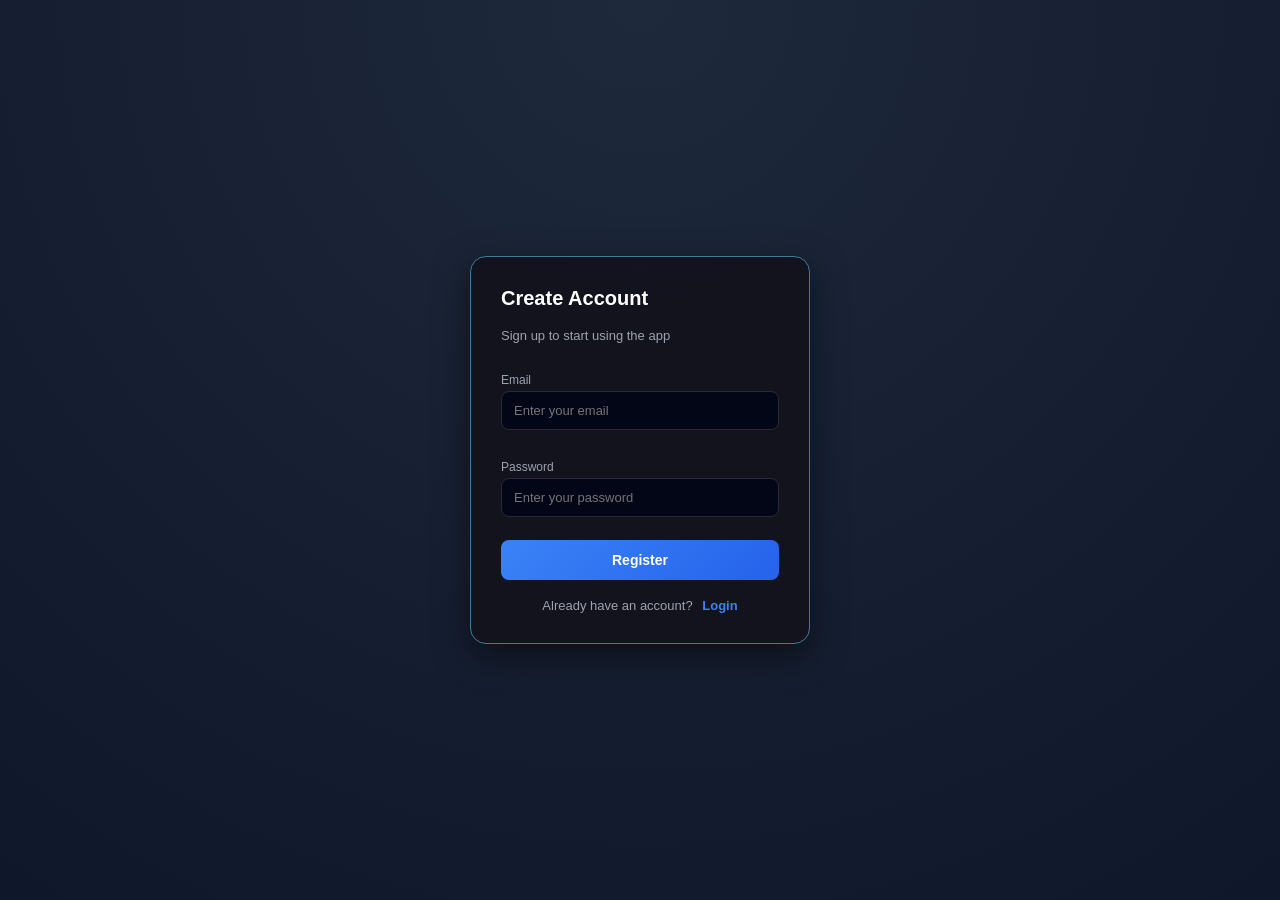
==== commit 60d99ee3: "REFACTOR: All notifications are updated." ====
--- a/WhereHouse_app/index.html
+++ b/WhereHouse_app/index.html
@@ -148,12 +148,12 @@
 
             <header class="view-actions">
                 <h2 class="title" data-i18n="searchTitle" >Item search</h2>
-
+        </header>       
                 <div class="header-actions">
                     <button class="btn-edit headerBtn"  data-i18n="edit">Edit</button>
-                    <button class="btn-delete headerBtn danger" data-i18n="delete">Delete</button>
-                </div>
-            </header>            
+                    <button class="btn-archive headerBtn" data-i18n="archive">Archive</button>
+                </div>
+                      
 
             <!-- search -->
             <div class="search">
@@ -193,6 +193,49 @@
             <!-- save -->
             <button class="save-btn" data-i18n="save">SAVE</button>
         </section>
+        <!-- TRANSACTIONS VIEW -->
+        <section id="transactions-view" class="view">
+
+            <header class="view-actions">
+                <h2 class="title" data-i18n="transactionsTitle">Transactions</h2>
+            </header>
+
+            <!-- ACTION BUTTONS -->
+            <div class="header-actions">
+
+                <button id="btn-receive" class="headerBtn" data-i18n="receiveBtn">
+                    + Receive
+                </button>
+
+                <button id="btn-issue" class="headerBtn" data-i18n="issueBtn">
+                    - Issue
+                </button>
+
+            </div>
+
+            <!-- TABLE -->
+            <div class="table-wrapper">
+
+                <table class="table">
+
+                    <thead>
+                        <tr>
+                            <th>ID</th>
+                            <th data-i18n="txType">TYPE</th>
+                            <th data-i18n="txDate">DATE</th>
+                        </tr>
+                    </thead>
+
+                    <tbody class="transactions-body">
+                        <!-- JS -->
+                    </tbody>
+
+                </table>
+
+            </div>
+
+        </section>
+
 
 
 
@@ -202,7 +245,7 @@
 
             <header class="view-actions">
                 <h2 class="title" data-i18n="tableTitle">Items Table</h2>
-                <button class="btn-add headerBtn" data-i18n="add">+Add</button>
+                <!-- <button class="btn-add headerBtn" data-i18n="add">+Add</button> -->
             </header>
 
 
@@ -219,6 +262,7 @@
                             <th data-i18n="colLocation">LOCATION</th>
                             <th data-i18n="colQuantity">QUANTITY</th>
                             <th data-i18n="colPrice">PRICE</th>
+                            <th data-i18n="colTotal">TOTAL</th>
                             <th data-i18n="colStatus">STATUS</th>
                             <th>LIMIT</th>
                         </tr>
@@ -379,43 +423,6 @@
         </section>
 
 
-        <!-- TRANSACTIONS VIEW -->
-        <section id="transactions-view" class="view">
-
-            <header class="view-actions">
-                <h2 class="title">Transactions</h2>
-            </header>
-
-            <!-- ACTION BUTTONS -->
-            <div class="transactions-actions">
-
-                <button id="btn-receive" class="headerBtn">+ Receive</button>
-                <button id="btn-issue" class="headerBtn danger">- Issue</button>
-
-            </div>
-
-            <!-- TABELA TRANSAKCIJA (kasnije punimo) -->
-            <div class="table-wrapper">
-
-                <table class="table">
-
-                    <thead>
-                        <tr>
-                            <th>TYPE</th>
-                            <th>DATE</th>
-                        </tr>
-                    </thead>
-
-                    <tbody class="transactions-body">
-                        <!-- JS -->
-                    </tbody>
-
-                </table>
-
-            </div>
-
-        </section>
-
 
 
 <!--  VIEWs FROM SIDEBAR-->
@@ -475,43 +482,163 @@
 
 
 
-            <!-- MODAL Add / Edit -->
-            <div class="modal hidden">
-            <div class="modal__content">
-                <h3 class="modal__title" data-i18n="addModulTitle">Add new Item</h3>
-
-                <!-- REQUIRED FIELDS -->
-                <input type="text" id="new-name" placeholder="Naziv *" data-i18n-placeholder="addModuleName">
-                <input type="number" id="new-quantity" class="hidden" placeholder="Količina *" data-i18n-placeholder="addModuleQuantity">
-                <input type="number" id="new-price" placeholder="Cena *" data-i18n-placeholder="addModulePrice">
-                <input type="number" id="new-limit" placeholder="Limit *">
-
-
-                <!-- TOGGLE BUTTON -->
-                <button type="button" id="toggle-more" class="btn-more" data-i18n="toggleMore">
-                + More
-                </button>
-
-
-                <!-- OPTIONAL FIELDS -->
-                <div id="optional-fields">
-
-                <input type="text" id="new-code" placeholder="Šifra" data-i18n-placeholder="addModuleCode">
-                <input type="text" id="new-status" placeholder="Status" data-i18n-placeholder="addModuleStatus">
-                <input type="text" id="new-location" placeholder="Lokacija" data-i18n-placeholder="addModuleLocation">
-
-                </div>
-
-
-                <!-- ACTIONS -->
-                <div class="modal__actions">
-                <button class="btn-save" data-i18n="save">Sačuvaj</button>
-                <button class="btn-cancel" data-i18n="cancel">Otkaži</button>
-                </div>
-
-            </div>
-
-            </div>
+
+
+
+
+
+
+
+
+
+
+
+
+
+
+
+
+<!-- ADD ITEM MODAL -->
+<div class="modal add-modal hidden">
+
+    <div class="modal__content">
+
+        <h3 class="modal__title" data-i18n="addModulTitle">
+            Add new Item
+        </h3>
+
+        <!-- REQUIRED -->
+        <div class="input-group">
+            <label data-i18n="addModuleName">Name *</label>
+            <input type="text" id="add-name" data-i18n-placeholder="phName">
+        </div>
+
+        <div class="input-group">
+            <label data-i18n="addModuleQuantity">Quantity *</label>
+            <input type="number" id="add-quantity" data-i18n-placeholder="phQuantity">
+        </div>
+
+       
+            <div class="input-group">
+                <label data-i18n="addModulePrice">Price *</label>
+                <input type="number" id="add-price" data-i18n-placeholder="phPrice">
+            </div>
+
+            <div class="input-group">
+                <label>Limit *</label>
+                <input type="number" id="add-limit" data-i18n-placeholder="phLimit">
+            </div>
+       
+
+        <!-- TOGGLE -->
+        <button type="button" id="add-toggle-more" class="btn-more" data-i18n="toggleMore">
+            + More
+        </button>
+
+        <!-- OPTIONAL -->
+        <div id="add-optional-fields" class="hidden">
+
+            <div class="input-group">
+                <label data-i18n="addModuleCode">Code</label>
+                <input type="text" id="add-code" data-i18n-placeholder="phCode">
+            </div>
+
+            <div class="input-group">
+                <label data-i18n="addModuleStatus">Status</label>
+                <input type="text" id="add-status" data-i18n-placeholder="phStatus">
+            </div>
+
+            <div class="input-group">
+                <label data-i18n="addModuleLocation">Location</label>
+                <input type="text" id="add-location" data-i18n-placeholder="phLocation">
+            </div>
+
+        </div>
+
+        <!-- ACTIONS -->
+        <div class="modal__actions">
+            <button id="add-save" class="btn-save" data-i18n="save">Save</button>
+            <button id="add-cancel" class="btn-cancel" data-i18n="cancel">Cancel</button>
+        </div>
+
+    </div>
+</div>
+
+
+<!-- EDIT ITEM MODAL -->
+<div class="modal edit-modal hidden">
+
+    <div class="modal__content">
+
+        <h3 class="modal__title" data-i18n="editTitle">
+            Edit Item
+        </h3>
+
+        <!-- REQUIRED -->
+        <div class="input-group">
+            <label data-i18n="addModuleName">Name *</label>
+            <input type="text" id="edit-name" data-i18n-placeholder="phName">
+        </div>
+
+        <div class="row">
+            <div class="input-group">
+                <label data-i18n="addModulePrice">Price *</label>
+                <input type="number" id="edit-price" data-i18n-placeholder="phPrice">
+            </div>
+
+            <div class="input-group">
+                <label data-i18n="addModuleLimit">Limit *</label>
+                <input type="number" id="edit-limit" data-i18n-placeholder="phLimit">
+            </div>
+        </div>
+
+        <!-- TOGGLE -->
+        <button type="button" id="edit-toggle-more" class="btn-more" data-i18n="toggleMore">
+            + More
+        </button>
+
+        <!-- OPTIONAL -->
+        <div id="edit-optional-fields" class="hidden">
+
+            <div class="input-group">
+                <label data-i18n="addModuleCode">Code</label>
+                <input type="text" id="edit-code" data-i18n-placeholder="phCode">
+            </div>
+
+            <div class="input-group">
+                <label data-i18n="addModuleStatus">Status</label>
+                <input type="text" id="edit-status" data-i18n-placeholder="phStatus">
+            </div>
+
+            <div class="input-group">
+                <label data-i18n="addModuleLocation">Location</label>
+                <input type="text" id="edit-location" data-i18n-placeholder="phLocation">
+            </div>
+
+        </div>
+
+        <!-- ACTIONS -->
+        <div class="modal__actions">
+            <button id="edit-save" class="btn-save" data-i18n="save">Save</button>
+            <button id="edit-cancel" class="btn-cancel" data-i18n="cancel">Cancel</button>
+        </div>
+
+    </div>
+</div>
+
+
+
+
+
+
+
+
+
+
+
+
+
+
 
             <!-- MODUEL HistoryLog -->
             <div class="history-modal hidden">
@@ -537,74 +664,85 @@
 
             </div>
 
-            <!-- MODUEL Delete -->
-            <div class="delete-modal hidden">
-
-                <div class="delete-modal_content">
-
-                    <h3 class="delete-modal_title" data-i18n="deleteTittle">Delete Item</h3>
-
-                    <p data-i18n="deleteMessage1">This will permanently delete the item and ALL its history.</p>
-                    <p data-i18n="deleteMessage2"> ⚠ This action cannot be undone.</p>
-
-                    <div class="delete-modal_actions">
-                        <button class="btn-confirm-delete" data-i18n="delete">Delete</button>
-                        <button class="btn-cancel-delete" data-i18n="cancel">Cancel</button>
-                    </div>
-
-                </div>
-
-            </div>
-
-        <!-- MODAL TRANSACTION -->
-        <div class="modal transaction-modal hidden">
-
-            <div class="modal__content transaction-container">
-
-                <!-- HEADER -->
-                <div class="transaction-header">
-                    <h3 id="transaction-title">New Transaction</h3>
-                </div>
-
-                <!-- SEARCH -->
-                <div class="search transaction-search">
-                    <input type="text" id="transaction-search" placeholder="Search item..." />
-                    <div class="results transaction-results"></div>
-                </div>
-
-                <!-- LIST HEADER -->
-                <p class="transaction-subtitle section-title" >Selected items</p>
-
-                <!-- LIST -->
-                <div class="transaction-list"></div>
-
-                <!-- PDF OPTION -->
-                <div class="pdf-option">
-                    <label class="switch">
-                        <input type="checkbox" id="pdf-toggle">
-                        <span class="slider"></span>
-                    </label>
-                    <span>Generate PDF</span>
-                </div>
-
-                <!-- ACTIONS -->
-                <div class="modal__actions">
-                    <button id="transaction-confirm" class="btn-save">Confirm</button>
-                    <button id="transaction-cancel" class="btn-cancel">Cancel</button>
-                </div>
-
-            </div>
-
-        </div>
+            <!-- MODUEL Archive -->
+            <div class="archive-modal hidden">
+
+                <div class="archive-modal_content">
+
+                    <h3 class="archive-modal_title" data-i18n="archiveTitle">Archive Item</h3>
+
+                    <p data-i18n="archiveMessage1">This will move the item to archive. You can restore it later.</p>
+                    <p data-i18n="archiveMessage2"> ⚠️ Item will no longer appear in active list.</p>
+
+                    <div class="archive-modal_actions">
+                        <button class="btn-confirm-archive" data-i18n="archive">Archive</button>
+                        <button class="btn-cancel-archive" data-i18n="cancel">Cancel</button>
+                    </div>
+
+                </div>
+
+            </div>
+
+<!-- MODAL TRANSACTION -->
+<div class="modal transaction-modal hidden">
+
+    <div class="modal__content transaction-container">
+
+        <!-- HEADER -->
+        <div class="transaction-header">
+            <h3 id="transaction-title" > <!-- Upisujemo putem JS --> </h3>
+        </div>
+
+        <!-- SEARCH -->
+        <div class="search transaction-search">
+            <input 
+                type="text" 
+                id="transaction-search" 
+                data-i18n-placeholder="txSearchPlaceholder"
+                placeholder="Search item..." 
+            />
+            <div class="results transaction-results"></div>
+        </div>
+
+        <!-- LIST HEADER -->
+        <p class="transaction-subtitle section-title" data-i18n="txSelectedItems">
+            Selected items
+        </p>
+
+        <!-- LIST -->
+        <div class="transaction-list"></div>
+
+        <!-- PDF OPTION -->
+        <div class="pdf-option">
+            <label class="switch">
+                <input type="checkbox" id="pdf-toggle">
+                <span class="slider"></span>
+            </label>
+            <span data-i18n="txGeneratePDF">Generate PDF</span>
+        </div>
+
+        <!-- ACTIONS -->
+        <div class="modal__actions">
+            <button id="transaction-confirm" class="btn-save" data-i18n="confirm">
+                Confirm
+            </button>
+            <button id="transaction-cancel" class="btn-cancel" data-i18n="cancel">
+                Cancel
+            </button>
+        </div>
+
+    </div>
+
+</div>
 
 
         
         <!-- NAVIGATION -->
         <nav class="navigation">
-            <button class="tab active" data-tab="input" data-i18n="input">INPUT</button>
-            <button class="tab" data-tab="table"        data-i18n="table">TABLE</button>
-            <button class="tab" data-tab="management"   data-i18n="management">MANAGEMNT</button>
-            <button class="tab" data-tab="transactions">TRANSACTIONS</button>
+            <button class="tab active"  data-tab="input"        data-i18n="input">INPUT</button>
+            <button class="tab"         data-tab="transactions" data-i18n="transaction">TRANSACTIONS</button>
+            <button class="tab"         data-tab="table"        data-i18n="table">TABLE</button>
+            <button class="tab"         data-tab="management"   data-i18n="management">MANAGEMNT</button>
         </nav>
 
 
@@ -631,10 +769,11 @@
 
 1. NAVIGATION + STRUCTURE
 ------------------------------------------------------------
-- Aplikacija organizovana u 3 glavna taba:
+- Aplikacija organizovana u 4 glavna taba:
   ✔ INPUT
   ✔ TABLE
   ✔ MANAGEMENT (Dashboard)
+  ✔ TRANSACTIONS
 
 - Navigacija:
   ✔ Klik na tab
@@ -645,6 +784,7 @@
 2. INPUT TAB (CORE FUNCTIONALITY)
 ------------------------------------------------------------
 - Search sistem (name + code)
+
 - Dinamički prikaz selektovanog item-a:
   ✔ Name
   ✔ Code
@@ -658,28 +798,32 @@
   ✔ povećavanje (+)
   ✔ smanjivanje (-)
 
-- SAVE funkcionalnost:
-  ✔ update quantity u bazi
-  ✔ logovanje promene (samo ako postoji razlika)
-  ✔ reset selekcije i UI-a
+- SAVE funkcionalnost (UPGRADED - NOVO ):
+  ✔ više NE radi direktan update 
+  ✔ koristi TRANSACTION sistem 
+  ✔ automatski kreira:
+      - receipt (povećanje)
+      - issue (smanjenje)
+  ✔ centralizovana logika (createTransaction)
 
 - EDIT funkcionalnost:
   ✔ modal za edit
   ✔ reuse Add forme
-  ✔ update svih polja
-  ✔ loguje svaku promenu (field-by-field)
-
-- DELETE funkcionalnost:
-  ✔ confirmation modal
-  ✔ briše i logove i item
+  ✔ update svih polja osim Quantity
+  ✔ loguje promene
+
+- ARCHIVE funkcionalnost (NEW ):
+  ✔ soft delete → is_active = false
+  ✔ item se uklanja iz aktivnog prikaza
+  ✔ NE briše se iz baze
+  ✔ istorija ostaje sačuvana
+  ✔ koristi Archive modal (umesto Delete)
 
 - HISTORY LOG:
-  ✔ dostupno samo kada je item selektovan
-  ✔ prikaz izmene:
-      - quantity (vizuelni indikator + / -)
-      - promena field-ova
-      - creation event
-      - timestamp (sortirano: najnovije prvo)
+  ✔ quantity promene (+ / -)
+  ✔ edit promene
+  ✔ creation event
+  ✔ timestamp (najnovije prvo)
 
 - Safety:
   ✔ reset selektovanog item-a pri promeni taba
@@ -687,7 +831,7 @@
 
 3. TABLE TAB
 ------------------------------------------------------------
-- Prikaz svih item-a:
+- Prikaz svih AKTIVNIH item-a (is_active = true):
   ✔ Name
   ✔ Code
   ✔ Location
@@ -700,18 +844,69 @@
   ✔ previous / next
 
 - Interakcija:
-  ✔ klik na row → prebacuje na INPUT tab
-  ✔ automatski selektuje item
+  ✔ klik na row → INPUT tab
+  ✔ auto selektovanje item-a
 
 - ADD ITEM:
   ✔ modal unos
   ✔ insert u bazu
   ✔ automatski log "created"
 
-- EDIT / DELETE integrisani sa tabelom
-
-
-4. MANAGEMENT TAB (DASHBOARD)
+- EDIT / ARCHIVE integracija
+
+
+4. TRANSACTIONS SYSTEM (MAJOR FEATURE )
+------------------------------------------------------------
+- Centralizovan sistem za sve promene stock-a
+
+- Tipovi:
+  ✔ receipt (ulaz robe)
+  ✔ issue (izlaz robe)
+
+- TRANSACTION TAB:
+  ✔ kreiranje transakcija
+  ✔ dodavanje više itema
+  ✔ validacija quantity
+  ✔ stock kontrola (issue)
+
+- AUTOMATSKI TRANSACTION (NOVO ):
+  ✔ INPUT tab koristi isti system
+  ✔ garantuje konzistentan data model
+
+- DB STRUCTURE:
+  ✔ transactions
+  ✔ transaction_items
+
+- FUNKCIONALNOST:
+  ✔ kreira transaction record
+  ✔ povezuje item-e
+  ✔ update quantity
+  ✔ automatski loguje promene
+
+- CENTRAL FUNCTION:
+  ✔ createTransaction()
+  ✔ koristi se svuda (reusable logic)
+
+
+5. ARCHIVE SYSTEM (NEW FEATURE )
+------------------------------------------------------------
+- Soft delete implementacija:
+  ✔ is_active = false
+
+- ARCHIVE VIEW:
+  ✔ prikaz svih arhiviranih itema
+  ✔ tabela posebno
+
+- RESTORE funkcionalnost:
+  ✔ vraća item nazad u aktivne
+
+- UX poboljšanje:
+  ✔ nema "Delete"
+  ✔ koristi se "Archive"
+  ✔ sigurniji sistem za korisnika
+
+
+6. MANAGEMENT TAB (DASHBOARD)
 ------------------------------------------------------------
 - Dashboard kartice:
   ✔ Total Items
@@ -719,41 +914,31 @@
   ✔ Total Price
   ✔ Low Stock count
 
-- REAL-TIME TREND SYSTEM (NOVO) 
-  ✔ prikazuje promene u odnosu na prethodno stanje
-  ✔ koristi:
-      - diff (apsolutna promena)
-      - procentualna promena
-
-- Trend logika:
-  ✔ ▲ rast (pozitivno)
-  ✔ ▼ pad (negativno)
-  ✔ nema promene → UI ostaje isti (no reset)
-
-- Inverse metric handling (PRO FEATURE) 
-  ✔ Low Stock:
-      - rast = NEGATIVNO (crveno)
-      - pad = POZITIVNO (zeleno)
-
-- Clean UX:
-  ✔ uklonjeni fake progress krugovi
-  ✔ metrics imaju realno značenje
-  ✔ nema prikaza kada nema podataka (no "--")
+- REAL-TIME TREND SYSTEM:
+  ✔ diff + %
+  ✔ stabilan prikaz
+
+- Inverse metric:
+  ✔ Low stock:
+      - rast = loše
+      - pad = dobro
 
 - Low Stock tabela:
-  ✔ filter: quantity < limit
-  ✔ brz pregled kritičnih artikala
-  ✔ klik → vodi na item
-
-
-5. LOG SYSTEM (AUDIT TRAIL)
+  ✔ filter quantity < limit
+  ✔ brz pristup
+
+
+7. LOG SYSTEM (AUDIT TRAIL)
 ------------------------------------------------------------
 - Supabase tabela: item_logs
 
 - Loguje:
-  ✔ quantity promene
-  ✔ edit promene (field-by-field)
+  ✔ quantity promene (IZ TRANSACTIONS )
+  ✔ edit promene
   ✔ creation event
+
+- NAPOMENA:
+  ✔ svi quantity logovi dolaze iz centralnog transaction sistema
 
 - Struktura:
   ✔ item_id
@@ -763,80 +948,66 @@
   ✔ user_id
   ✔ created_at
 
-- UI prikaz:
-  ✔ sortirano po datumu
-  ✔ vizuelni indikator (+ zeleno / - crveno)
-
-
-6. LANGUAGE SYSTEM (i18n)
-------------------------------------------------------------
-- Podržani jezici:
+
+8. LANGUAGE SYSTEM (i18n)
+------------------------------------------------------------
+- Jezici:
   ✔ SR
   ✔ EN
 
-- Funkcionalnosti:
-  ✔ runtime switching
-  ✔ localStorage persistence
-  ✔ dynamic DOM update
-
 - Pokriva:
-  ✔ UI tekst
-  ✔ forme
-  ✔ notificacije
-  ✔ dashboard
-
-
-7. AUTHENTICATION (SUPABASE)
-------------------------------------------------------------
-- Register / Login sistem
-- Validacija:
-  ✔ email format
-  ✔ password length
-  ✔ error handling
-
-- Session sistem:
-  ✔ korisnik ostaje ulogovan
-  ✔ auto-login nakon refresh
-  ✔ logout resetuje stanje
-
-- User isolation:
-  ✔ svaki user vidi samo svoje podatke
-
-
-8. UI / UX FEATURES
-------------------------------------------------------------
-- Notification system (success / error)
-- Modal sistem:
+  ✔ UI
+  ✔ notif
+  ✔ modal-e
+  ✔ archive system
+  ✔ transactions
+
+- Strukturisan translation model
+
+
+9. AUTHENTICATION (SUPABASE)
+------------------------------------------------------------
+- Register / Login
+- Session management
+- User isolation (multi-user safe)
+
+
+10. UI / UX FEATURES
+------------------------------------------------------------
+- Notification system
+- Modal system:
   ✔ Add / Edit
-  ✔ Delete confirmation
-  ✔ History log
-
-- Responsive dizajn (mobile-first)
-- Sidebar menu
-- Clean card layout
+  ✔ Archive
+  ✔ History
+  ✔ Transaction
+
 - State-driven UI
 
-- UX Improvements (NOVO):
-  ✔ trend bez resetovanja (stable UI)
-  ✔ nema misleading informacija
-  ✔ inverse metric handling
-
-
-9. PWA (PROGRESSIVE WEB APP)
-------------------------------------------------------------
-- Instalacija na mobilni uređaj
+- UX Improvements:
+  ✔ nema više hard delete
+  ✔ archive UX (sigurnije)
+  ✔ real-time sync (fetchItems + fetchTransactions)
+
+
+11. PWA (PROGRESSIVE WEB APP)
+------------------------------------------------------------
+- Instalacija
+- Mobile-ready
 - Standalone mode
-- Custom ikonice
-- Theme color
-
-- Deploy:
-  ✔ Netlify hosting
+- Netlify deploy
 
 
 ------------------------------------------------------------
 STATUS:
- FEATURE-COMPLETE INVENTORY APP
-(CRUD + AUTH + LOGS + DASHBOARD + TRENDS + MOBILE UX)
+ADVANCED INVENTORY MANAGEMENT SYSTEM 
+
+- CRUD 
+- AUTH 
+- LOG SYSTEM 
+- TRANSACTIONS ENGINE 
+- ARCHIVE SYSTEM 
+- DASHBOARD 
+- MOBILE UX 
 
 ------------------------------------------------------------
 -->
--- a/WhereHouse_app/style.css
+++ b/WhereHouse_app/style.css
@@ -32,7 +32,7 @@
     justify-content: space-between;
     align-items: center;
     border-bottom: 1px solid rgba(255,255,255,0.05);
-    padding: 16px 18px;
+    padding: 0px 10px;
     margin-bottom: 16px;
 
     background: transparent;
@@ -76,8 +76,10 @@
 
 /* RIGHT SIDE */
 .header-actions {
-    display: flex;
-    align-items: center;
+    margin-bottom: 10px;
+    display: flex;
+    align-items: center;
+    justify-content: right;
     gap: 10px;
 }
 
@@ -356,20 +358,23 @@
 .view-actions {
     display: flex;
     gap: 8px;
-    justify-content: space-between;
+    justify-content: left;
     align-items: center;
     margin-bottom: 10px;
-}
-
-/* dugmad u view headeru */
+
+}
+
+
+/* ================= BASE BUTTON ================= */
+
 .headerBtn {
     padding: 8px 14px;
     border-radius: 6px;
     border: none;
 
-    background: linear-gradient(135deg, #3b82f6, #1d4ed8);
+    background: linear-gradient(135deg, #3b82f6, #1d4ed8); /* default blue */
     box-shadow: 0 4px 10px rgba(0,0,0,0.3);
-    color: white;
+    color: #ffffff;
 
     font-size: 13px;
     font-weight: 500;
@@ -378,14 +383,19 @@
     transition: all 0.2s;
 }
 
-.headerBtn:hover {
-    background: #2563eb;
-}
-
-/* delete dugme */
-.headerBtn.danger {
-    background: linear-gradient(135deg, #ef4444, #b91c1c);
-}
+
+/* ================= ISSUE (ORANGE) ================= */
+
+#btn-issue {
+    background: linear-gradient(135deg, #d97706, #b45309);
+}
+
+/* ================= ARCHIVE (ORANGE - SAME SYSTEM) ================= */
+
+.btn-archive {
+    background: linear-gradient(135deg, #d97706, #b45309);
+}
+
 
 /* =========================================================== INPUT TAB =========================================================== */
 
@@ -808,11 +818,11 @@
 =========================================================== */
 
 .table {
-    width: 100%;
+    width: max-content;   /* ✅ KLJUČ */
+    min-width: 100%;      /* ✅ da ne pukne layout */
     border-collapse: collapse;
     font-size: 13px;
 }
-
 
 /* ===========================================================
    HEADER
@@ -844,14 +854,13 @@
 
 .table td {
     padding: 12px;
-
     color: #e2e8f0;
 
     border-bottom: 1px solid rgba(255,255,255,0.05);
 
     white-space: nowrap;
-    overflow: hidden;
-    text-overflow: ellipsis;
+
+
 }
 
 
@@ -861,7 +870,7 @@
 
 .table td:nth-child(1) { max-width: 200px; }
 .table td:nth-child(2) { max-width: 120px; }
-.table td:nth-child(3) { max-width: 100px; }
+.table td:nth-child(3) { min-width: 130px; }
 .table td:nth-child(4) { max-width: 80px; }
 .table td:nth-child(5) { max-width: 100px; }
 
@@ -943,7 +952,7 @@
 }
 
 
-/* ============================= MODAL =================================== */
+/* ============================= ADD EDIT MODAL =================================== */
 .modal {
     position: fixed;
     inset: 0;
@@ -983,12 +992,15 @@
 
     display: flex;
     flex-direction: column;
-    gap: 12px;
-
+    
     box-shadow: 0 20px 50px rgba(0,0,0,0.7);
-
     animation: fadeModal 0.2s ease;
 }
+
+.input-group {
+    margin-top: 12px; /* 🔥 isti svuda */
+}
+
 
 /* ================= TITLE ================= */
 
@@ -1041,6 +1053,7 @@
 
     transition: all 0.2s ease;
 }
+
 
 /* focus */
 .modal__content input:focus {
@@ -1075,11 +1088,6 @@
     transition: all 0.2s ease;
 }
 
-/* hover */
-.btn-save:hover {
-    filter: brightness(1.05);
-}
-
 /* CANCEL */
 .btn-cancel {
     flex: 1;
@@ -1099,10 +1107,6 @@
     transition: all 0.2s ease;
 }
 
-/* hover cancel */
-.btn-cancel:hover {
-    background: #334155;
-}
 
 /* CLICK EFFECT */
 .btn-save:active,
@@ -1144,7 +1148,6 @@
 .history-modal {
     position: fixed;
     inset: 0;
-
     background: rgba(0,0,0,0.6);
 
     display: flex;
@@ -1173,7 +1176,6 @@
     flex-direction: column;
 
     box-shadow: 0 20px 55px rgba(0,0,0,0.7);
-
     overflow: hidden;
 
     animation: fadeModal 0.2s ease;
@@ -1187,7 +1189,6 @@
     align-items: center;
 
     padding: 16px;
-
     border-bottom: 1px solid rgba(255,255,255,0.06);
 }
 
@@ -1220,7 +1221,6 @@
 
     font-size: 18px;
     cursor: pointer;
-
     color: #94a3b8;
 }
 
@@ -1233,7 +1233,6 @@
 .history-modal__body {
     flex: 1;
     padding: 12px;
-
     overflow-y: auto;
 }
 
@@ -1241,18 +1240,15 @@
 
 .history-item {
     display: flex;
-    justify-content: space-between;
-    align-items: flex-start;
+    flex-direction: column; /* ✅ KLJUČ */
 
     padding: 12px 14px;
     margin-bottom: 10px;
 
     border-radius: 12px;
-
     background: #0f172a;
 
     font-size: 13px;
-
     transition: all 0.2s ease;
 }
 
@@ -1261,28 +1257,41 @@
     background: rgba(255,255,255,0.04);
 }
 
-/* TEXT */
-.history-item span:first-child {
-    max-width: 70%;
-    line-height: 1.4;
-    color: #e2e8f0;
-    font-weight: 500;
+/* ================= ROW ================= */
+
+.log-row {
+    display: flex;
+    justify-content: space-between;
+    align-items: center;
+}
+
+/* MAIN TEXT */
+.log-main {
+    font-weight: 600;
+    color: #e2e8f0;
 }
 
 /* DATE */
-.history-item span:last-child {
+.log-date {
     font-size: 11px;
     color: #94a3b8;
     white-space: nowrap;
 }
 
+/* TRANSACTION ID (ISPOD) */
+.log-tx {
+    font-size: 11px;
+    color: #64748b;
+    margin-top: 4px;
+}
+
 /* ================= PLUS (ADD) ================= */
 
 .history-item.plus {
     border-left: 3px solid #22c55e;
 }
 
-.history-item.plus span:first-child {
+.history-item.plus .log-main {
     color: #22c55e;
 }
 
@@ -1292,7 +1301,7 @@
     border-left: 3px solid #ef4444;
 }
 
-.history-item.minus span:first-child {
+.history-item.minus .log-main {
     color: #ef4444;
 }
 
@@ -1337,10 +1346,9 @@
     background: #334155;
     border-radius: 4px;
 }
-
-/* ========================================== DELETE MODAL ========================================== */
-
-.delete-modal {
+/* ========================================== ARCHIVE MODAL ========================================== */
+
+.archive-modal {
     position: fixed;
     inset: 0;
 
@@ -1354,13 +1362,13 @@
 }
 
 /* hidden */
-.delete-modal.hidden {
+.archive-modal.hidden {
     display: none;
 }
 
 /* ================= CONTENT ================= */
 
-.delete-modal_content {
+.archive-modal_content {
     width: 95%;
     max-width: 360px;
 
@@ -1380,12 +1388,12 @@
 
 /* ================= TITLE ================= */
 
-.delete-modal_title {
+.archive-modal_title {
     padding-bottom: 10px;
     border-bottom: 1px solid rgba(255,255,255,0.06);
 }
 
-.delete-modal_content h3 {
+.archive-modal_content h3 {
     margin: 0;
     font-size: 15px;
     font-weight: 600;
@@ -1394,7 +1402,7 @@
 
 /* ================= TEXT ================= */
 
-.delete-modal_content p {
+.archive-modal_content p {
     margin: 6px 0;
     font-size: 13px;
     color: #94a3b8;
@@ -1403,7 +1411,7 @@
 
 /* ================= ACTIONS ================= */
 
-.delete-modal_actions {
+.archive-modal_actions {
     display: flex;
     justify-content: flex-end;
     gap: 10px;
@@ -1411,12 +1419,12 @@
     margin-top: 12px;
 }
 
-/* ================= CONFIRM DELETE ================= */
-
-.btn-confirm-delete {
+/* ================= CONFIRM ARCHIVE ================= */
+
+.btn-confirm-archive {
     padding: 10px 14px;
 
-    background: linear-gradient(135deg, #ef4444, #b91c1c);
+    background: linear-gradient(135deg, #d97706, #b45309);
     color: #fff;
 
     border: none;
@@ -1429,15 +1437,14 @@
 
     transition: all 0.2s ease;
 }
-
 /* hover */
-.btn-confirm-delete:hover {
+.btn-confirm-archive:hover {
     filter: brightness(1.05);
 }
 
 /* ================= CANCEL ================= */
 
-.btn-cancel-delete {
+.btn-cancel-archive {
     padding: 10px 14px;
 
     background: transparent;
@@ -1455,14 +1462,14 @@
 }
 
 /* hover cancel */
-.btn-cancel-delete:hover {
+.btn-cancel-archive:hover {
     background: #334155;
 }
 
 /* ================= CLICK EFFECT ================= */
 
-.btn-confirm-delete:active,
-.btn-cancel-delete:active {
+.btn-confirm-archive:active,
+.btn-cancel-archive:active {
     transform: scale(0.97);
 }
 
@@ -1674,14 +1681,6 @@
     overflow: hidden;
 }
 
-/* ================= TABLE BASE ================= */
-
-.table {
-    width: 100%;
-    border-collapse: collapse;
-    font-size: 13px;
-}
-
 /* ================= HEADER ================= */
 
 .table th {
@@ -1705,13 +1704,13 @@
 
 .table td {
     padding: 12px;
-
-    color: #e2e8f0;
-
-    border-bottom: 1px solid rgba(34,197,94,0.15);
-    border-right: 1px solid rgba(255,255,255,0.05);
-}
-
+    color: #e2e8f0;
+
+    border-bottom: 1px solid rgba(255,255,255,0.05);
+
+    white-space: nowrap;
+
+}
 .table td:last-child {
     border-right: none;
 }
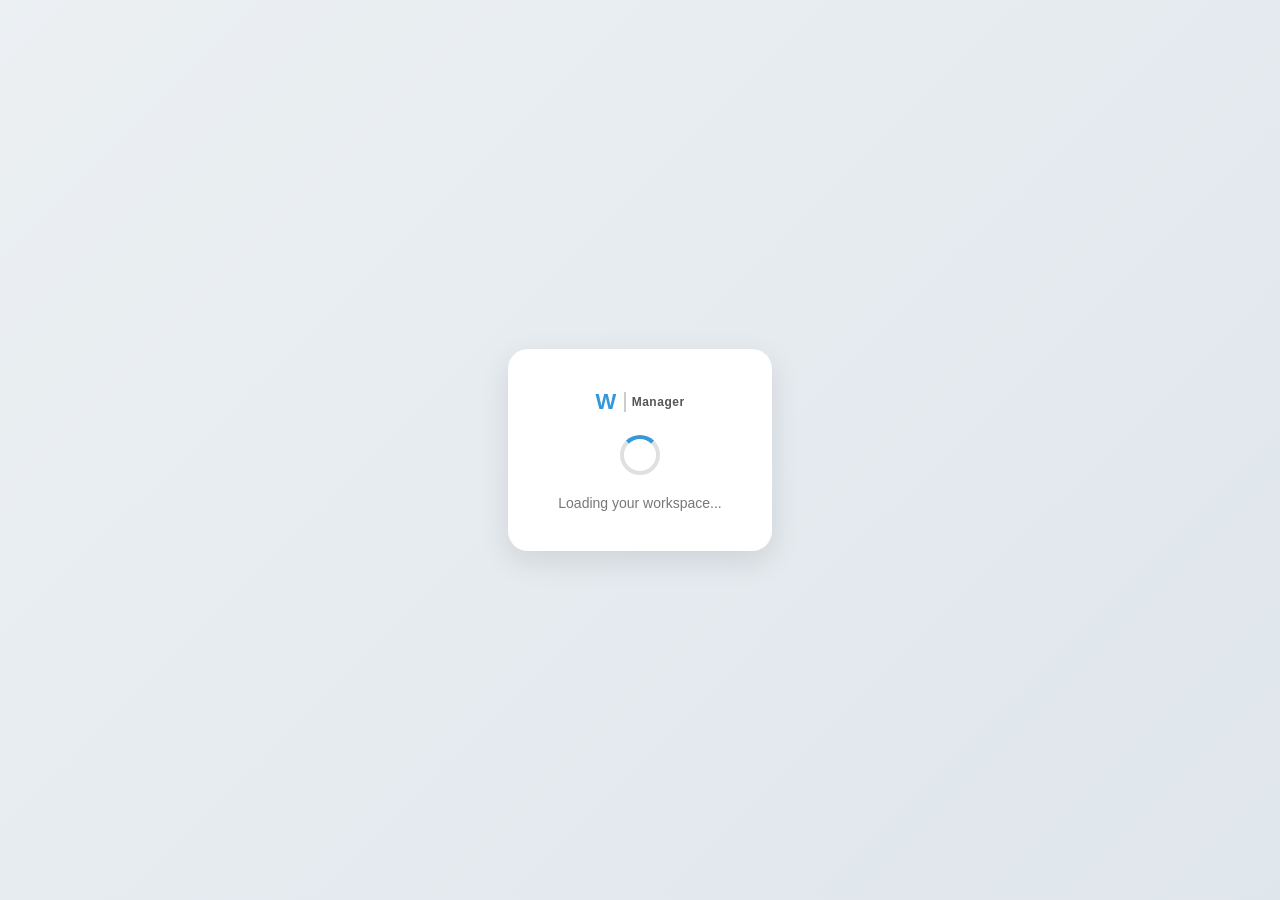
==== commit 83a6bd08: "TRANSACTION: PDF Repoert created; ARTICAL: WH & Partner Dropdown add" ====
--- a/WhereHouse_app/index.html
+++ b/WhereHouse_app/index.html
@@ -3,7 +3,7 @@
 <head>
     <meta charset="UTF-8">
     <meta name="viewport" content="width=device-width, initial-scale=1.0">
-    <title>Warehouse App</title>
+    <title>W | Manager</title>
 
     <link rel="stylesheet" href="style.css">
 
@@ -22,10 +22,37 @@
     
 </head>
 <body>
+        <!-- LOADING -->
+
+    <div id="boot-screen" class="boot-screen">
+        <div class="loader"></div>
+    </div>
+    
+    <!-- STARTING LOADING -->
+<div id="starting-loading" class="starting-loading">
+    
+    <div class="loading-card">
+
+        <!-- LOGO -->
+        <div class="loading-logo">
+            <span class="logo-main">W</span>
+            <span class="logo-divider"></span>
+            <span class="logo-sub">Manager</span>
+        </div>
+
+        <!-- SPINNER -->
+        <div class="loader"></div>
+
+        <!-- TEXT -->
+        <p class="loading-text">Loading your workspace...</p>
+
+    </div>
+
+</div>
 
 
         <!-- LOG IN / REGISTARTION -->
-        <div id="auth-screen" class="auth-screen">
+        <div id="auth-screen" class="auth-screen" style="display:none;">
 
             <div class="auth-card">
 
@@ -124,7 +151,15 @@
                         </div>
 
                         <button data-i18n="sidebar_profile">Profile</button>
-                        <button data-i18n="sidebar_settings">Settings</button>
+
+                        <button id="settings-btn" data-i18n="sidebar_settings">Settings</button>
+
+                            <div id="settings-submenu" class="submenu hidden">
+                                <button id="open-warehouses"    data-i18n="sidebar_WH">Warehouses</button>
+                                <button id="open-partners"      data-i18n="sidebar_Partner">Partners</button>
+                            </div>
+
+
                         <button class="archive-btn" data-i18n="sidebar_archive">Archive</button>
 
                         <hr>
@@ -141,14 +176,14 @@
         
         
         
-        <!-- INPUT VIEW -->
-        <section id="input-view" class="view active-view">
+        <!-- ARTICLE VIEW -->
+        <section id="item-view" class="view active-view">
 
 
 
             <header class="view-actions">
                 <h2 class="title" data-i18n="searchTitle" >Item search</h2>
-        </header>       
+            </header>       
                 <div class="header-actions">
                     <button class="btn-edit headerBtn"  data-i18n="edit">Edit</button>
                     <button class="btn-archive headerBtn" data-i18n="archive">Archive</button>
@@ -180,6 +215,23 @@
                 </div>
                 
             </div>
+            <!-- DropDown-->
+
+            <div class="tx-meta">
+                
+                <div class="input-group">
+                    <label>Warehouse *</label>
+                    <select id="quick-warehouse"></select>
+                </div>
+
+                <div class="input-group">
+                    <label>Partner *</label>
+                    <select id="quick-partner"></select>
+                </div>
+
+            </div>
+
+
 
             <!-- quantity control -->
              <div class="section-title" data-i18n="adjustQuantity">Adjust Quantity</div>
@@ -193,6 +245,10 @@
             <!-- save -->
             <button class="save-btn" data-i18n="save">SAVE</button>
         </section>
+
+
+
+
         <!-- TRANSACTIONS VIEW -->
         <section id="transactions-view" class="view">
 
@@ -221,8 +277,9 @@
                     <thead>
                         <tr>
                             <th>ID</th>
-                            <th data-i18n="txType">TYPE</th>
-                            <th data-i18n="txDate">DATE</th>
+                            <th data-i18n="txType">Type</th>
+                            <th data-i18n="txDate">Date</th>
+                            <th data-i18n="txAction">Action</th>
                         </tr>
                     </thead>
 
@@ -241,7 +298,7 @@
 
 
         <!-- TABLE VIEW -->
-        <section id="table-view" class="view">
+        <section id="inventory-view" class="view">
 
             <header class="view-actions">
                 <h2 class="title" data-i18n="tableTitle">Items Table</h2>
@@ -294,7 +351,7 @@
 
 
         <!-- DASHBOARD VIEW -->
-        <section id="management-view" class="view">
+        <section id="dashboard-view" class="view">
 
             <header class="view-actions">
                 <h2 class="title" data-i18n="MangTitle">Management Panel</h2>
@@ -425,7 +482,7 @@
 
 
 
-<!--  VIEWs FROM SIDEBAR-->
+<!--  ======================================== VIEWs FROM SIDEBAR ========================================-->
 
 
         <!-- ARCHIVE VIEW -->
@@ -464,179 +521,181 @@
 
         </section>
 
-
-
-
-
-
-
-
-
-
-
-
-
-
-
-
-
-
-
-
-
-
-
-
-
-
-
-
-
-
-
-
-
-
-
-<!-- ADD ITEM MODAL -->
-<div class="modal add-modal hidden">
-
-    <div class="modal__content">
-
-        <h3 class="modal__title" data-i18n="addModulTitle">
-            Add new Item
-        </h3>
-
-        <!-- REQUIRED -->
-        <div class="input-group">
-            <label data-i18n="addModuleName">Name *</label>
-            <input type="text" id="add-name" data-i18n-placeholder="phName">
-        </div>
-
-        <div class="input-group">
-            <label data-i18n="addModuleQuantity">Quantity *</label>
-            <input type="number" id="add-quantity" data-i18n-placeholder="phQuantity">
-        </div>
-
-       
-            <div class="input-group">
-                <label data-i18n="addModulePrice">Price *</label>
-                <input type="number" id="add-price" data-i18n-placeholder="phPrice">
-            </div>
-
-            <div class="input-group">
-                <label>Limit *</label>
-                <input type="number" id="add-limit" data-i18n-placeholder="phLimit">
-            </div>
-       
-
-        <!-- TOGGLE -->
-        <button type="button" id="add-toggle-more" class="btn-more" data-i18n="toggleMore">
-            + More
-        </button>
-
-        <!-- OPTIONAL -->
-        <div id="add-optional-fields" class="hidden">
-
-            <div class="input-group">
-                <label data-i18n="addModuleCode">Code</label>
-                <input type="text" id="add-code" data-i18n-placeholder="phCode">
-            </div>
-
-            <div class="input-group">
-                <label data-i18n="addModuleStatus">Status</label>
-                <input type="text" id="add-status" data-i18n-placeholder="phStatus">
-            </div>
-
-            <div class="input-group">
-                <label data-i18n="addModuleLocation">Location</label>
-                <input type="text" id="add-location" data-i18n-placeholder="phLocation">
-            </div>
-
-        </div>
-
-        <!-- ACTIONS -->
-        <div class="modal__actions">
-            <button id="add-save" class="btn-save" data-i18n="save">Save</button>
-            <button id="add-cancel" class="btn-cancel" data-i18n="cancel">Cancel</button>
-        </div>
-
-    </div>
-</div>
-
-
-<!-- EDIT ITEM MODAL -->
-<div class="modal edit-modal hidden">
-
-    <div class="modal__content">
-
-        <h3 class="modal__title" data-i18n="editTitle">
-            Edit Item
-        </h3>
-
-        <!-- REQUIRED -->
-        <div class="input-group">
-            <label data-i18n="addModuleName">Name *</label>
-            <input type="text" id="edit-name" data-i18n-placeholder="phName">
-        </div>
-
-        <div class="row">
-            <div class="input-group">
-                <label data-i18n="addModulePrice">Price *</label>
-                <input type="number" id="edit-price" data-i18n-placeholder="phPrice">
-            </div>
-
-            <div class="input-group">
-                <label data-i18n="addModuleLimit">Limit *</label>
-                <input type="number" id="edit-limit" data-i18n-placeholder="phLimit">
-            </div>
-        </div>
-
-        <!-- TOGGLE -->
-        <button type="button" id="edit-toggle-more" class="btn-more" data-i18n="toggleMore">
-            + More
-        </button>
-
-        <!-- OPTIONAL -->
-        <div id="edit-optional-fields" class="hidden">
-
-            <div class="input-group">
-                <label data-i18n="addModuleCode">Code</label>
-                <input type="text" id="edit-code" data-i18n-placeholder="phCode">
-            </div>
-
-            <div class="input-group">
-                <label data-i18n="addModuleStatus">Status</label>
-                <input type="text" id="edit-status" data-i18n-placeholder="phStatus">
-            </div>
-
-            <div class="input-group">
-                <label data-i18n="addModuleLocation">Location</label>
-                <input type="text" id="edit-location" data-i18n-placeholder="phLocation">
-            </div>
-
-        </div>
-
-        <!-- ACTIONS -->
-        <div class="modal__actions">
-            <button id="edit-save" class="btn-save" data-i18n="save">Save</button>
-            <button id="edit-cancel" class="btn-cancel" data-i18n="cancel">Cancel</button>
-        </div>
-
-    </div>
-</div>
-
-
-
-
-
-
-
-
-
-
-
-
+        <!-- WEREHUSE VIEW -->
+        <section id="warehouses-view" class="view">
+
+            <header class="view-actions">
+                <h2 class="title" data-i18n="whPageTitle"></h2>
+            </header>
+
+            <div class="header-actions">
+                <button id="add-warehouse-btn" class="headerBtn" data-i18n="addWarehouse"></button>
+            </div>
+
+            <div id="warehouses-list" class="transaction-list settings-list"></div>
+
+        </section>
+
+        <!-- PARTNEr VIEW -->
+        <section id="partners-view" class="view">
+
+            <header class="view-actions">
+                <h2 class="title" data-i18n="ptPageTitle"></h2>
+            </header>
+
+            <div class="header-actions">
+                <button id="add-partner-btn" class="headerBtn" data-i18n="addPartner"></button>
+            </div>
+
+            <div id="partners-list" class="transaction-list settings-list"></div>
+
+        </section>
+
+
+
+
+
+
+
+
+
+
+
+
+
+
+
+<!--  ======================================== MODALS ========================================-->
+
+
+
+
+            <!-- ADD ITEM MODAL -->
+            <div class="modal add-modal hidden">
+
+                <div class="modal__content">
+
+                    <h3 class="modal__title" data-i18n="addModulTitle">
+                        Add new Item
+                    </h3>
+
+                    <!-- REQUIRED -->
+                    <div class="input-group">
+                        <label data-i18n="addModuleName">Name *</label>
+                        <input type="text" id="add-name" data-i18n-placeholder="phName">
+                    </div>
+
+                    <div class="input-group">
+                        <label data-i18n="addModuleQuantity">Quantity *</label>
+                        <input type="number" id="add-quantity" data-i18n-placeholder="phQuantity">
+                    </div>
+
+                
+                        <div class="input-group">
+                            <label data-i18n="addModulePrice">Price *</label>
+                            <input type="number" id="add-price" data-i18n-placeholder="phPrice">
+                        </div>
+
+                        <div class="input-group">
+                            <label>Limit *</label>
+                            <input type="number" id="add-limit" data-i18n-placeholder="phLimit">
+                        </div>
+                
+
+                    <!-- TOGGLE -->
+                    <button type="button" id="add-toggle-more" class="btn-more" data-i18n="toggleMore">
+                        + More
+                    </button>
+
+                    <!-- OPTIONAL -->
+                    <div id="add-optional-fields" class="hidden">
+
+                        <div class="input-group">
+                            <label data-i18n="addModuleCode">Code</label>
+                            <input type="text" id="add-code" data-i18n-placeholder="phCode">
+                        </div>
+
+                        <div class="input-group">
+                            <label data-i18n="addModuleStatus">Status</label>
+                            <input type="text" id="add-status" data-i18n-placeholder="phStatus">
+                        </div>
+
+                        <div class="input-group">
+                            <label data-i18n="addModuleLocation">Location</label>
+                            <input type="text" id="add-location" data-i18n-placeholder="phLocation">
+                        </div>
+
+                    </div>
+
+                    <!-- ACTIONS -->
+                    <div class="modal__actions">
+                        <button id="add-save" class="btn-save" data-i18n="save">Save</button>
+                        <button id="add-cancel" class="btn-cancel" data-i18n="cancel">Cancel</button>
+                    </div>
+
+                </div>
+            </div>
+
+            <!-- EDIT ITEM MODAL -->
+            <div class="modal edit-modal hidden">
+
+                <div class="modal__content">
+
+                    <h3 class="modal__title" data-i18n="editTitle">
+                        Edit Item
+                    </h3>
+
+                    <!-- REQUIRED -->
+                    <div class="input-group">
+                        <label data-i18n="addModuleName">Name *</label>
+                        <input type="text" id="edit-name" data-i18n-placeholder="phName">
+                    </div>
+
+                    <div class="row">
+                        <div class="input-group">
+                            <label data-i18n="addModulePrice">Price *</label>
+                            <input type="number" id="edit-price" data-i18n-placeholder="phPrice">
+                        </div>
+
+                        <div class="input-group">
+                            <label data-i18n="addModuleLimit">Limit *</label>
+                            <input type="number" id="edit-limit" data-i18n-placeholder="phLimit">
+                        </div>
+                    </div>
+
+                    <!-- TOGGLE -->
+                    <button type="button" id="edit-toggle-more" class="btn-more" data-i18n="toggleMore">
+                        + More
+                    </button>
+
+                    <!-- OPTIONAL -->
+                    <div id="edit-optional-fields" class="hidden">
+
+                        <div class="input-group">
+                            <label data-i18n="addModuleCode">Code</label>
+                            <input type="text" id="edit-code" data-i18n-placeholder="phCode">
+                        </div>
+
+                        <div class="input-group">
+                            <label data-i18n="addModuleStatus">Status</label>
+                            <input type="text" id="edit-status" data-i18n-placeholder="phStatus">
+                        </div>
+
+                        <div class="input-group">
+                            <label data-i18n="addModuleLocation">Location</label>
+                            <input type="text" id="edit-location" data-i18n-placeholder="phLocation">
+                        </div>
+
+                    </div>
+
+                    <!-- ACTIONS -->
+                    <div class="modal__actions">
+                        <button id="edit-save" class="btn-save" data-i18n="save">Save</button>
+                        <button id="edit-cancel" class="btn-cancel" data-i18n="cancel">Cancel</button>
+                    </div>
+
+                </div>
+            </div>
 
 
 
@@ -683,84 +742,228 @@
 
             </div>
 
-<!-- MODAL TRANSACTION -->
-<div class="modal transaction-modal hidden">
-
-    <div class="modal__content transaction-container">
-
-        <!-- HEADER -->
-        <div class="transaction-header">
-            <h3 id="transaction-title" > <!-- Upisujemo putem JS --> </h3>
-        </div>
-
-        <!-- SEARCH -->
-        <div class="search transaction-search">
-            <input 
-                type="text" 
-                id="transaction-search" 
-                data-i18n-placeholder="txSearchPlaceholder"
-                placeholder="Search item..." 
-            />
-            <div class="results transaction-results"></div>
-        </div>
-
-        <!-- LIST HEADER -->
-        <p class="transaction-subtitle section-title" data-i18n="txSelectedItems">
-            Selected items
-        </p>
-
-        <!-- LIST -->
-        <div class="transaction-list"></div>
-
-        <!-- PDF OPTION -->
-        <div class="pdf-option">
-            <label class="switch">
-                <input type="checkbox" id="pdf-toggle">
-                <span class="slider"></span>
-            </label>
-            <span data-i18n="txGeneratePDF">Generate PDF</span>
-        </div>
-
-        <!-- ACTIONS -->
-        <div class="modal__actions">
-            <button id="transaction-confirm" class="btn-save" data-i18n="confirm">
-                Confirm
-            </button>
-            <button id="transaction-cancel" class="btn-cancel" data-i18n="cancel">
-                Cancel
-            </button>
-        </div>
+            <!-- MODAL TRANSACTION -->
+            <div class="modal transaction-modal hidden">
+
+                <div class="modal__content transaction-container">
+
+                    <!-- HEADER -->
+                    <div class="transaction-header">
+                        <h3 id="transaction-title" > <!-- Upisujemo putem JS --> </h3>
+                    </div>
+
+                    <!-- SEARCH -->
+                    <div class="search transaction-search">
+                        <input 
+                            type="text" 
+                            id="transaction-search" 
+                            data-i18n-placeholder="txSearchPlaceholder"
+                            placeholder="Search item..." 
+                        />
+                        <div class="results transaction-results"></div>
+                    </div>
+
+                    <!-- LIST HEADER -->
+                    <p class="transaction-subtitle section-title" data-i18n="txSelectedItems">
+                        Selected items
+                    </p>
+
+                    <!-- LIST -->
+                    <div class="transaction-list"></div>
+
+                    <!-- DROPDOWNs -->
+                    <div class="input-group">
+                        <label data-i18n="warehouse">Warehouse *</label>
+                        <select id="tx-warehouse"></select>
+                    </div>
+
+                    <div class="input-group">
+                        <label data-i18n="partner">Partner *</label>
+                        <select id="tx-partner"></select>
+                    </div>
+
+                    <!-- PDF OPTION -->
+                    <div class="pdf-option">
+                        <label class="switch">
+                            <input type="checkbox" id="pdf-toggle">
+                            <span class="slider"></span>
+                        </label>
+                        <span data-i18n="txGeneratePDF">Generate PDF</span>
+                    </div>
+                    
+
+                    <!-- ACTIONS -->
+                    <div class="modal__actions">
+                        <button id="transaction-confirm" class="btn-save" data-i18n="confirm">
+                            Confirm
+                        </button>
+                        <button id="transaction-cancel" class="btn-cancel" data-i18n="cancel">
+                            Cancel
+                        </button>
+                    </div>
+
+                </div>
+
+            </div>
+
+
+
+            <!-- MODAL MY WAREHOUSE -->
+            <div class="modal warehouse-modal hidden">
+
+                <div class="modal__content">
+
+                    <h3 class="modal__title" data-i18n="whTitle"></h3>
+
+                    <div class="input-group">
+                        <label data-i18n="whName"></label>
+                        <input type="text" id="wh-name">
+                    </div>
+
+                    <div class="input-group">
+                        <label data-i18n="whAddress"></label>
+                        <input type="text" id="wh-address">
+                    </div>
+
+                    <div class="input-group">
+                        <label data-i18n="email"></label>
+                        <input type="text" id="wh-email">
+                    </div>
+
+                    <div class="input-group">
+                        <label data-i18n="phone"></label>
+                        <input type="text" id="wh-phone">
+                    </div>
+
+                    <div class="input-group">
+                        <label data-i18n="web"></label>
+                        <input type="text" id="wh-website">
+                    </div>
+
+                    <div class="input-group">
+                        <label data-i18n="pib"></label>
+                        <input type="text" id="wh-pib">
+                    </div>
+
+                    <div class="input-group">
+                        <label data-i18n="mb"></label>
+                        <input type="text" id="wh-mb">
+                    </div>
+
+                    <div class="input-group">
+                        <label data-i18n="vat"></label>
+                        <input type="number" id="wh-vat" placeholder="20">
+                    </div>
+
+                    <div class="input-group">
+                        <label data-i18n="bank"></label>
+                        <input type="text" id="wh-bank">
+                    </div>
+
+                    <div class="input-group">
+                        <label>IBAN</label>
+                        <input type="text" id="wh-iban">
+                    </div>
+
+                    <div class="input-group">
+                        <label>SWIFT / BIC</label>
+                        <input type="text" id="wh-swift">
+                    </div>
+
+                    <div class="modal__actions">
+                        <button id="wh-save" class="btn-save" data-i18n="save"></button>
+                        <button id="wh-cancel" class="btn-cancel" data-i18n="cancel"></button>
+                    </div>
+
+                </div>
+            </div>
+
+            <!-- MODAL MY PARTNERS -->
+            <div class="modal partner-modal hidden">
+
+                <div class="modal__content">
+
+                    <h3 class="modal__title" data-i18n="ptTitle"></h3>
+
+                    <div class="input-group">
+                        <label data-i18n="whName"></label>
+                        <input type="text" id="pt-name">
+                    </div>
+
+                    <div class="input-group">
+                        <label data-i18n="whAddress"></label>
+                        <input type="text" id="pt-address">
+                    </div>
+
+                    <div class="input-group">
+                        <label data-i18n="email"></label>
+                        <input type="text" id="pt-email">
+                    </div>
+
+                    <div class="input-group">
+                        <label data-i18n="phone"></label>
+                        <input type="text" id="pt-phone">
+                    </div>
+
+                    <div class="input-group">
+                        <label data-i18n="web"></label>
+                        <input type="text" id="pt-website">
+                    </div>
+
+                    <div class="input-group">
+                        <label data-i18n="pib"></label>
+                        <input type="text" id="pt-pib">
+                    </div>
+
+                    <div class="input-group">
+                        <label data-i18n="mb"></label>
+                        <input type="text" id="pt-mb">
+                    </div>
+
+                    <div class="input-group">
+                        <label data-i18n="type"></label>
+                        <select id="pt-type">
+                            <option value="supplier" data-i18n="supplier"></option>
+                            <option value="customer" data-i18n="customer"></option>
+                        </select>
+                    </div>
+
+                    <div class="modal__actions">
+                        <button id="pt-save" class="btn-save" data-i18n="save"></button>
+                        <button id="pt-cancel" class="btn-cancel" data-i18n="cancel"></button>
+                    </div>
+
+                </div>
+            </div>
+        
+ 
+<!--  ======================================== NAVIGATION ========================================-->
+ 
+        <nav class="navigation">
+            <button class="tab active"  data-tab="item"         data-i18n="item">ITEM</button>
+            <button class="tab"         data-tab="transactions" data-i18n="transaction">TRANSACTION</button>
+            <button class="tab"         data-tab="inventory"    data-i18n="inventory">INVENTORY</button>
+            <button class="tab"         data-tab="dashboard"    data-i18n="dashboard">DASHBOARD</button>
+        </nav>
+
 
     </div>
 
-</div>
-
-
-        
-        <!-- NAVIGATION -->
-        <nav class="navigation">
-            <button class="tab active"  data-tab="input"        data-i18n="input">INPUT</button>
-            <button class="tab"         data-tab="transactions" data-i18n="transaction">TRANSACTIONS</button>
-            <button class="tab"         data-tab="table"        data-i18n="table">TABLE</button>
-            <button class="tab"         data-tab="management"   data-i18n="management">MANAGEMNT</button>
-        </nav>
-
-
-    </div>
-
-
-
-
-
-
-
-
-
-
-
-
-
-    <script type="module" src="scriptV1.js"></script>
+
+
+
+
+
+
+
+
+
+    <!--  jsPDF LIBRARY -->
+    <script src="https://cdnjs.cloudflare.com/ajax/libs/jspdf/2.5.1/jspdf.umd.min.js"></script>
+
+    <!--  JS -->
+    <script type="module" src="script.js"></script>
+
 </body>
 </html>
 
@@ -779,6 +982,7 @@
   ✔ Klik na tab
   ✔ Swipe navigacija (50px threshold)
   ✔ Automatski aktivan view
+
 
 
 2. INPUT TAB (CORE FUNCTIONALITY)
@@ -798,40 +1002,36 @@
   ✔ povećavanje (+)
   ✔ smanjivanje (-)
 
-- SAVE funkcionalnost (UPGRADED - NOVO ):
-  ✔ više NE radi direktan update 
-  ✔ koristi TRANSACTION sistem 
-  ✔ automatski kreira:
+- SAVE funkcionalnost:
+  ✔ koristi TRANSACTION sistem (centralizovano)
+  ✔ automatski generiše:
       - receipt (povećanje)
       - issue (smanjenje)
-  ✔ centralizovana logika (createTransaction)
 
 - EDIT funkcionalnost:
   ✔ modal za edit
-  ✔ reuse Add forme
   ✔ update svih polja osim Quantity
   ✔ loguje promene
 
-- ARCHIVE funkcionalnost (NEW ):
-  ✔ soft delete → is_active = false
-  ✔ item se uklanja iz aktivnog prikaza
-  ✔ NE briše se iz baze
-  ✔ istorija ostaje sačuvana
-  ✔ koristi Archive modal (umesto Delete)
+- ARCHIVE funkcionalnost:
+  ✔ soft delete (is_active = false)
+  ✔ item ostaje u bazi (bez gubitka podataka)
+  ✔ istorija ostaje dostupna
 
 - HISTORY LOG:
-  ✔ quantity promene (+ / -)
+  ✔ prikaz promena količine (stara → nova vrednost)
   ✔ edit promene
-  ✔ creation event
-  ✔ timestamp (najnovije prvo)
+  ✔ creation log
+  ✔ najnovije promene prve
 
 - Safety:
   ✔ reset selektovanog item-a pri promeni taba
 
 
+
 3. TABLE TAB
 ------------------------------------------------------------
-- Prikaz svih AKTIVNIH item-a (is_active = true):
+- Prikaz aktivnih item-a (is_active = true):
   ✔ Name
   ✔ Code
   ✔ Location
@@ -844,109 +1044,96 @@
   ✔ previous / next
 
 - Interakcija:
-  ✔ klik na row → INPUT tab
-  ✔ auto selektovanje item-a
-
-- ADD ITEM:
-  ✔ modal unos
-  ✔ insert u bazu
-  ✔ automatski log "created"
-
-- EDIT / ARCHIVE integracija
-
-
-4. TRANSACTIONS SYSTEM (MAJOR FEATURE )
-------------------------------------------------------------
-- Centralizovan sistem za sve promene stock-a
+  ✔ klik na red → otvara INPUT tab
+  ✔ automatski selektuje item
+
+
+
+4. TRANSACTIONS SYSTEM (CORE ENGINE)
+------------------------------------------------------------
+- Centralizovan sistem za sve promene zaliha
 
 - Tipovi:
   ✔ receipt (ulaz robe)
   ✔ issue (izlaz robe)
 
-- TRANSACTION TAB:
-  ✔ kreiranje transakcija
-  ✔ dodavanje više itema
-  ✔ validacija quantity
-  ✔ stock kontrola (issue)
-
-- AUTOMATSKI TRANSACTION (NOVO ):
-  ✔ INPUT tab koristi isti system
-  ✔ garantuje konzistentan data model
-
-- DB STRUCTURE:
+- Funkcionalnost:
+  ✔ više itema u jednoj transakciji
+  ✔ validacija količine
+  ✔ kontrola zaliha (issue)
+
+- UX poboljšanje:
+  ✔ već dodati itemi se NE prikazuju ponovo u search-u
+  ✔ sprečeno dupliranje itema u listi
+
+- DB struktura:
   ✔ transactions
   ✔ transaction_items
 
-- FUNKCIONALNOST:
-  ✔ kreira transaction record
-  ✔ povezuje item-e
-  ✔ update quantity
-  ✔ automatski loguje promene
-
-- CENTRAL FUNCTION:
+- Centralna logika:
   ✔ createTransaction()
-  ✔ koristi se svuda (reusable logic)
-
-
-5. ARCHIVE SYSTEM (NEW FEATURE )
+
+- Stock update:
+  ✔ atomic update preko SQL funkcije
+  ✔ sigurno i tačno računanje količine u bazi
+
+- LOG sistem (fix):
+  ✔ ponovo loguje:
+      - old quantity → new quantity
+  ✔ tačan audit trail
+
+
+
+5. ARCHIVE SYSTEM
 ------------------------------------------------------------
 - Soft delete implementacija:
   ✔ is_active = false
 
 - ARCHIVE VIEW:
-  ✔ prikaz svih arhiviranih itema
-  ✔ tabela posebno
-
-- RESTORE funkcionalnost:
-  ✔ vraća item nazad u aktivne
-
-- UX poboljšanje:
-  ✔ nema "Delete"
-  ✔ koristi se "Archive"
-  ✔ sigurniji sistem za korisnika
+  ✔ posebna tabela za arhivirane iteme
+
+- RESTORE:
+  ✔ vraća item u aktivne
+
+- UX:
+  ✔ nema hard delete
+  ✔ sigurniji rad sa podacima
+
 
 
 6. MANAGEMENT TAB (DASHBOARD)
 ------------------------------------------------------------
-- Dashboard kartice:
+- KPI kartice:
   ✔ Total Items
   ✔ Total Quantity
-  ✔ Total Price
-  ✔ Low Stock count
-
-- REAL-TIME TREND SYSTEM:
-  ✔ diff + %
+  ✔ Total Value
+  ✔ Low Stock
+
+- Trend sistem:
+  ✔ razlika + procenat
   ✔ stabilan prikaz
 
-- Inverse metric:
-  ✔ Low stock:
-      - rast = loše
-      - pad = dobro
-
-- Low Stock tabela:
+- Low stock tabela:
   ✔ filter quantity < limit
-  ✔ brz pristup
+
 
 
 7. LOG SYSTEM (AUDIT TRAIL)
 ------------------------------------------------------------
-- Supabase tabela: item_logs
-
-- Loguje:
-  ✔ quantity promene (IZ TRANSACTIONS )
+- Tabela: item_logs
+
+- Beleži:
+  ✔ quantity promene (iz TRANSAKCIJA)
   ✔ edit promene
-  ✔ creation event
-
-- NAPOMENA:
-  ✔ svi quantity logovi dolaze iz centralnog transaction sistema
-
-- Struktura:
-  ✔ item_id
-  ✔ field
-  ✔ old_value
-  ✔ new_value
-  ✔ user_id
-  ✔ created_at
+  ✔ creation
+
+- Format:
+  ✔ old_value → new_value
+  ✔ povezano sa transaction_id
+
+- Napomena:
+  ✔ logika je vraćena nakon optimizacije (fix bug)
+
 
 
 8. LANGUAGE SYSTEM (i18n)
@@ -957,57 +1144,84 @@
 
 - Pokriva:
   ✔ UI
-  ✔ notif
-  ✔ modal-e
-  ✔ archive system
-  ✔ transactions
-
-- Strukturisan translation model
+  ✔ notifikacije
+  ✔ modale
+  ✔ archive i transactions
+
 
 
 9. AUTHENTICATION (SUPABASE)
 ------------------------------------------------------------
 - Register / Login
 - Session management
-- User isolation (multi-user safe)
+- Potpuna izolacija korisnika (user_id)
+
+- Sistem trenutno:
+  ✔ 1 korisnik = 1 nalog
+  ✔ nema deljenja podataka između korisnika
+
 
 
 10. UI / UX FEATURES
 ------------------------------------------------------------
-- Notification system
-- Modal system:
-  ✔ Add / Edit
+- Notification sistem
+- Modal sistem:
+  ✔ Add
+  ✔ Edit
   ✔ Archive
   ✔ History
   ✔ Transaction
 
-- State-driven UI
-
-- UX Improvements:
-  ✔ nema više hard delete
-  ✔ archive UX (sigurnije)
-  ✔ real-time sync (fetchItems + fetchTransactions)
-
-
-11. PWA (PROGRESSIVE WEB APP)
-------------------------------------------------------------
-- Instalacija
-- Mobile-ready
-- Standalone mode
+- UX poboljšanja:
+  ✔ nema duplih itema u transaction search-u
+  ✔ brži workflow
+  ✔ čistiji UI
+
+
+
+11. PERFORMANCE + LOADING (NEW)
+------------------------------------------------------------
+- Dodan inicijalni loading screen:
+  ✔ prikaz tokom provere session-a
+  ✔ nema flicker UI-ja
+  ✔ bolji first impression
+
+- Fade-out efekat:
+  ✔ loading nestaje tek nakon što je user state poznat
+
+- Optimizacije:
+  ✔ parallel processing (Promise.all)
+  ✔ brži transaction sistem
+  ✔ manji broj blokirajućih operacija
+
+- Rezultat:
+  ✔ značajno brži UI
+  ✔ fluidnije korisničko iskustvo
+
+
+
+12. PWA (PROGRESSIVE WEB APP)
+------------------------------------------------------------
+- Instalacija na uređaj
+- Mobile UX
+- Standalone režim
 - Netlify deploy
 
 
+
 ------------------------------------------------------------
 STATUS:
-ADVANCED INVENTORY MANAGEMENT SYSTEM 
-
-- CRUD 
-- AUTH 
-- LOG SYSTEM 
-- TRANSACTIONS ENGINE 
-- ARCHIVE SYSTEM 
-- DASHBOARD 
-- MOBILE UX 
+ADVANCED INVENTORY MANAGEMENT SYSTEM
+
+✔ Core CRUD
+✔ Auth system
+✔ Transaction engine
+✔ Audit log system
+✔ Archive system
+✔ Dashboard analytics
+✔ Multi-language support
+✔ Performance optimized
+✔ Mobile-ready UX
 
 ------------------------------------------------------------
 -->
--- a/WhereHouse_app/style.css
+++ b/WhereHouse_app/style.css
@@ -24,7 +24,82 @@
     padding: 16px;
     background: transparent;
 }
-
+/* ================= STARTING LOADING ================= */
+
+.starting-loading {
+    position: fixed;
+    inset: 0;
+    background: linear-gradient(135deg, #ecf0f3, #dfe6ec);
+    display: flex;
+    align-items: center;
+    justify-content: center;
+    z-index: 9999;
+}
+
+/* card u sredini */
+.loading-card {
+    display: flex;
+    flex-direction: column;
+    align-items: center;
+    gap: 20px;
+
+    padding: 40px 50px;
+    border-radius: 20px;
+
+    background: #ffffff;
+    box-shadow: 0 10px 30px rgba(0,0,0,0.1);
+}
+
+/* logo (isti stil kao app) */
+.loading-logo {
+    display: flex;
+    align-items: center;
+    font-weight: bold;
+    font-size: 22px;
+}
+
+.loading-logo .logo-main {
+    color: #3498db;
+}
+
+.loading-logo .logo-divider {
+    width: 2px;
+    height: 20px;
+    background: #ccc;
+    margin: 0 6px;
+}
+
+.loading-logo .logo-sub {
+    color: #555;
+}
+
+/* spinner */
+.starting-loading .loader {
+    width: 40px;
+    height: 40px;
+
+    border: 4px solid #e0e0e0;
+    border-top: 4px solid #3498db;
+    border-radius: 50%;
+
+    animation: spin 0.8s linear infinite;
+}
+.starting-loading.fade-out {
+    opacity: 0;
+    transition: opacity 0.3s ease;
+}
+
+/* animacija */
+@keyframes spin {
+    0% { transform: rotate(0deg); }
+    100% { transform: rotate(360deg); }
+}
+
+/* text */
+.loading-text {
+    font-size: 14px;
+    color: #777;
+}
 /* ================= HEADER ================= */
 
 .header {
@@ -162,6 +237,7 @@
 
     animation: slideIn 0.2s ease;
 }
+
 
 /* HEADER */
 .sidebar-header {
@@ -238,7 +314,23 @@
     background: rgba(255,255,255,0.08);
     margin: 14px 0;
 }
-
+ /*==================== SUBMENI ======================*/
+
+
+.submenu {
+    margin-left: 10px;
+    display: flex;
+    flex-direction: column;
+}
+
+.submenu button {
+    font-size: 13px;
+    opacity: 0.8;
+}
+
+.submenu button:hover {
+    opacity: 1;
+}
 
  /*====================================== USER ======================================*/
 
@@ -667,7 +759,26 @@
     font-size: 14px;
     font-weight: 500;
 }
-
+/*========================== WH & P Dropdown*/
+.tx-meta {
+    display: flex;
+    gap: 10px;
+}
+
+.tx-meta .input-group {
+    flex: 1;
+}
+
+.tx-meta label {
+    font-size: 12px;
+    opacity: 0.8;
+}
+
+.tx-meta select {
+    width: 100%;
+    padding: 6px 8px;
+    font-size: 13px;
+}
 
 
 /* ================= QUANTITY */
@@ -714,6 +825,7 @@
 
 /* ================= SAVE */
 .save-btn {
+    
     width: 100%;
     padding: 14px;
 
@@ -818,8 +930,8 @@
 =========================================================== */
 
 .table {
-    width: max-content;   /* ✅ KLJUČ */
-    min-width: 100%;      /* ✅ da ne pukne layout */
+    width: max-content;   /*  KLJUČ */
+    min-width: 100%;      /*  da ne pukne layout */
     border-collapse: collapse;
     font-size: 13px;
 }
@@ -874,6 +986,11 @@
 .table td:nth-child(4) { max-width: 80px; }
 .table td:nth-child(5) { max-width: 100px; }
 
+
+
+.col-action button {
+    margin: 0 auto;
+}
 
 /* ===========================================================
    ROWS
@@ -952,11 +1069,12 @@
 }
 
 
-/* ============================= ADD EDIT MODAL =================================== */
+/* ===================================  MODAL (Add, Edit, My Werehouse, My Partner) =================================== */
 .modal {
+
+    
     position: fixed;
     inset: 0;
-
     background: rgba(0,0,0,0.65);
 
     display: flex;
@@ -964,18 +1082,19 @@
     align-items: center;
 
     z-index: 1000;
-}
-
-/* transaction = parent */
+
+}
+
+/* TRANSACTION */
 .transaction-modal {
-    z-index: 1100;
-}
-
-/* add/edit = child */
-.modal.child-modal {
-    z-index: 1200;
-}
-
+    z-index: 2000;
+}
+
+/* ADD / EDIT UVEK IZNAD */
+.add-modal,
+.edit-modal {
+    z-index: 3000;
+}
 
 
 /* ================= CONTENT ================= */
@@ -995,10 +1114,15 @@
     
     box-shadow: 0 20px 50px rgba(0,0,0,0.7);
     animation: fadeModal 0.2s ease;
+
+    
+    max-height: 90vh;     /* OGRANIČAVA VISINU */
+    overflow-y: auto;     /* UBACUJE SCROLL */
+
 }
 
 .input-group {
-    margin-top: 12px; /* 🔥 isti svuda */
+    margin-top: 12px; /*  isti svuda */
 }
 
 
@@ -1142,6 +1266,23 @@
     opacity: 1;
     transform: translateY(0);
 }
+
+ /* Padjuci meni u formi za My Partner */
+.input-group select {
+    width: 100%;
+    padding: 10px;
+    border-radius: 10px;
+    border: none;
+    outline: none;
+
+    background-color: #0f172a; /* isto kao input */
+    color: white;
+
+    font-size: 14px;
+}
+
+
+
 
 /* ======================================== HISTORY MODAL ======================================= */
 
@@ -1240,7 +1381,7 @@
 
 .history-item {
     display: flex;
-    flex-direction: column; /* ✅ KLJUČ */
+    flex-direction: column; /*  KLJUČ */
 
     padding: 12px 14px;
     margin-bottom: 10px;
@@ -1561,7 +1702,10 @@
 .card-label {
     font-size: 14px;
     color: #94a3b8;
-    margin-bottom: 5px;
+
+    white-space: nowrap;       /*  ključ */
+    overflow: hidden;
+    text-overflow: ellipsis;
 }
 
 /* VALUE */
@@ -1572,94 +1716,53 @@
 }
 
 /* ================= RIGHT SIDE (PROGRESS PLACEHOLDER) ================= */
-
-.card-progress {
-    width: 60px;
-    height: 60px;
-
-    border-radius: 50%;
-
-    border: 4px solid rgba(255,255,255,0.1);
-
-    display: flex;
-    align-items: center;
-    justify-content: center;
-
-    font-size: 12px;
-    font-weight: 600;
-    color: #e2e8f0;
-}
-
-/* VARIJANTE (boje kao na slici) */
-.card-progress.blue {
-    border-color: #3b82f6;
-}
-
-.card-progress.orange {
-    border-color: #f59e0b;
-}
-
-.card-progress.green {
-    border-color: #22c55e;
-}
-
 /* TREND UMESTO KRUGA */
 .card-trend {
     display: flex;
     flex-direction: column;
-    align-items:flex-end;
+    align-items: flex-end;
     gap: 4px;
 
     font-size: 13px;
     font-weight: 600;
-}
-
+
+    min-width: 90px; /* stabilizuje layout */
+}
+
+/* STRELICA + BROJ (uvek u istom redu) */
 .trend-main {
     display: flex;
     align-items: center;
-    gap: 4px;
-}
-
-/* ZELENO (rast) */
-.card-trend.up {
-    color: #22c55e;
-}
-
-/* CRVENO (pad) */
-.card-trend.down {
-    color: #ef4444;
-}
-
-/* SIVO (nema promene) */
-.card-trend.neutral {
-    color: #94a3b8;
-}
+    justify-content: flex-end;
+    gap: 6px;
+
+    white-space: nowrap;   /*  ključ: nema preloma */
+}
+
+/* BROJ */
+.trend-value {
+    white-space: nowrap;   /*  ključ: nema lomljenja broja */
+}
+
+/* DATUM ispod */
 .trend-date {
     font-size: 11px;
     color: #64748b;
-    margin-left: 4px;
-    margin-top: 2px;
-}
-/* ================= SECTION ================= */
-
-.dashboard-section {
-    margin-top: 16px;
-}
-
-/* HEADER */
-.low-stock-header {
-    display: flex;
-    justify-content: space-between;
-    align-items: center;
-
-    margin-bottom: 12px;
-}
-
-/* TITLE */
-.dashboard-section h3 {
-    font-size: 15px;
-    font-weight: 600;
-    color: #e2e8f0;
+
+    text-align: right;
+}
+
+/* BOJE */
+.card-trend.up {
+    color: #22c55e;
+}
+
+.card-trend.down {
+    color: #ef4444;
+}
+
+.card-trend.neutral {
+    color: #94a3b8;
 }
 
 /* ========================================= LOW STOCK TABLE ================================== */
@@ -1967,9 +2070,10 @@
 
 /* ITEM ROW */
 .transaction-item {
-    display: grid;
-    grid-template-columns: 1fr 70px 40px; 
-    align-items: center;
+    display: flex;
+    justify-content: space-between;
+    align-items: center;
+
 
     padding: 10px 12px;
     border-radius: 10px;
@@ -2022,6 +2126,12 @@
 .ti-right {
     display: flex;
     align-items: center;
+}
+
+/* ACTIONS btn */
+.ti-actions {
+    display: flex;
+    gap: 12px;
 }
 
 .ti-delete {
@@ -2038,6 +2148,22 @@
     transform: scale(1.1);
 }
 
+
+.ti-copy {
+    background: transparent;
+    border: none;
+    cursor: pointer;
+    color: #94a3b8; /* neutral gray */
+
+    transition: 0.2s;
+}
+
+.ti-copy:hover {
+    color: #3b82f6; /* plava */
+    transform: scale(1.1);
+}
+
+
 /* PDF OPTION */
 .pdf-option {
     display: flex;
@@ -2047,6 +2173,22 @@
     font-size: 12px;
     color: #bbb;
 }
+
+.btn-pdf {
+    background: transparent;   /* ❌ skida belo */
+    border: none;              /* ❌ skida okvir */
+    color:  #94a3b8;         /* ista boja kao ostali */
+    cursor: pointer;
+
+    display: flex;
+    align-items: center;
+    justify-content: center;
+}
+
+
+
+
+
 
 /* SWITCH */
 .switch {
@@ -2059,6 +2201,7 @@
 .switch input {
     display: none;
 }
+
 
 .slider {
     position: absolute;
@@ -2094,30 +2237,13 @@
 
 /* ======================================================= ARCHIVE ========================================================= */
 /* RESTOR btn */
-.btn-restore {
-    padding: 6px 12px;
-    border-radius: 6px;
+.ti-restore {
+    background: transparent;
     border: none;
-
-    background-color: #2ecc71; /* green */
-    color: white;
-
-    font-size: 13px;
-    font-weight: 500;
-
-    cursor: pointer;
-
-    transition: all 0.15s ease;
-}
-
-
-/* HOVER (desktop) */
-.btn-restore:hover {
-    background-color: #27ae60;
-}
-
-
-/* PRESS EFFECT (mobile feel) */
-.btn-restore:active {
-    transform: scale(0.95);
-}+    color: #94a3b8;
+    cursor: pointer;
+
+    display: flex;
+    align-items: center;
+    justify-content: center;
+}
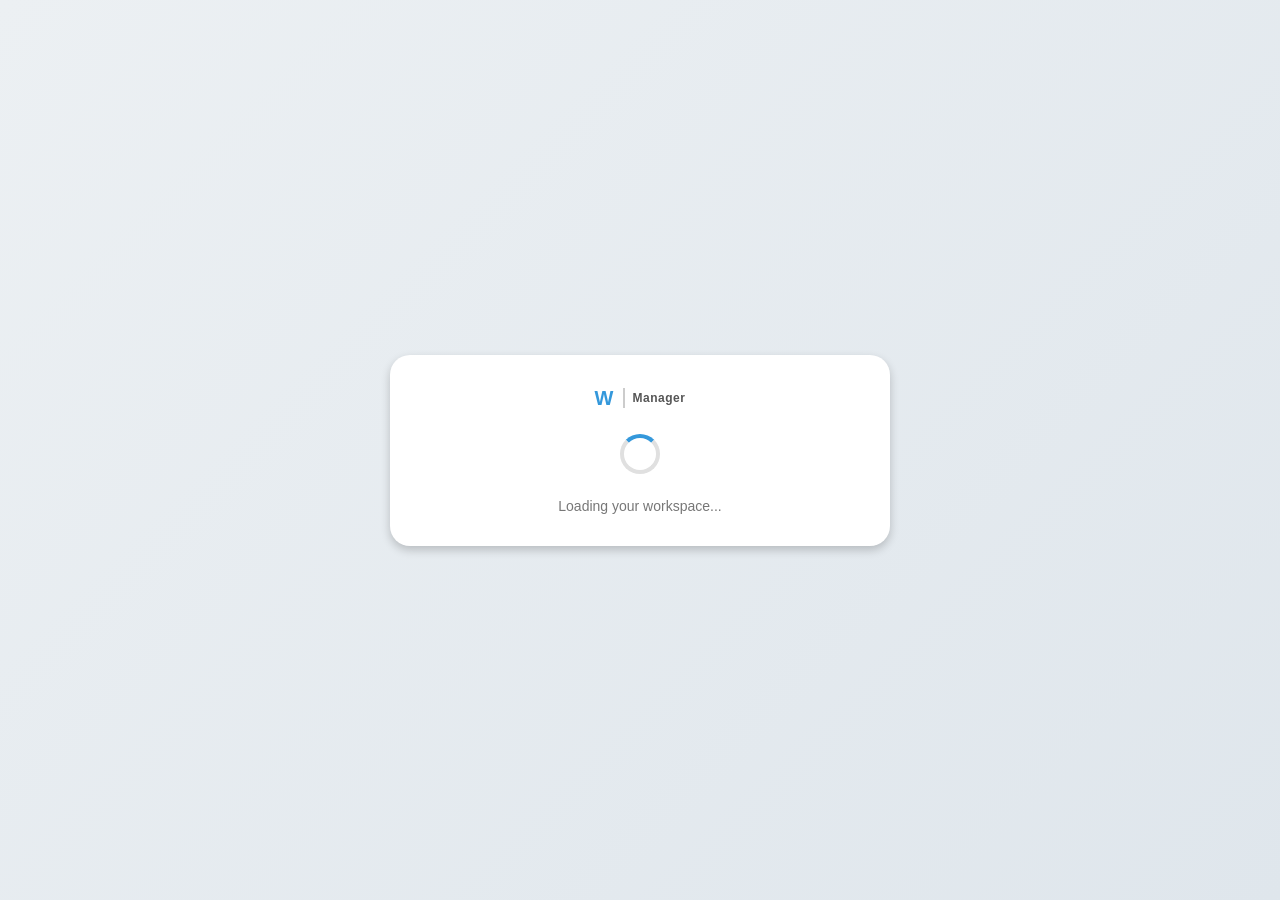
==== commit 56b16669: "GENERAl: Added pagination to TRasction and Archive; Updated styles, added transation for Confitrm Mo" ====
--- a/WhereHouse_app/index.html
+++ b/WhereHouse_app/index.html
@@ -18,6 +18,7 @@
     <meta name="mobile-web-app-capable" content="yes">
     <meta name="apple-mobile-web-app-capable" content="yes">
     <meta name="apple-mobile-web-app-status-bar-style" content="default">
+    <meta name="viewport" content="width=device-width, initial-scale=1.0">
 
     
 </head>
@@ -215,17 +216,18 @@
                 </div>
                 
             </div>
+
             <!-- DropDown-->
-
+            <div class="section-title" >Warehouse & Partner</div>
             <div class="tx-meta">
-                
+
                 <div class="input-group">
-                    <label>Warehouse *</label>
+                    <label data-i18n="sidebar_WH">Warehouse *</label>
                     <select id="quick-warehouse"></select>
                 </div>
 
                 <div class="input-group">
-                    <label>Partner *</label>
+                    <label data-i18n="sidebar_Partner">Partner *</label>
                     <select id="quick-partner"></select>
                 </div>
 
@@ -277,9 +279,9 @@
                     <thead>
                         <tr>
                             <th>ID</th>
-                            <th data-i18n="txType">Type</th>
-                            <th data-i18n="txDate">Date</th>
-                            <th data-i18n="txAction">Action</th>
+                            <th data-i18n="txType">TYPE</th>
+                            <th data-i18n="txDate">DATE</th>
+                            <th data-i18n="txAction">ACTION</th>
                         </tr>
                     </thead>
 
@@ -289,6 +291,13 @@
 
                 </table>
 
+            </div>
+
+            <!-- Trasaction-Pagination -->
+            <div class="pagination transaction-pagination">
+                <button class="tx-prev-btn" data-i18n="prev">◀ Prev</button>
+                <span class="tx-page-info"></span>
+                <button class="tx-next-btn" data-i18n="next">Next ▶</button>
             </div>
 
         </section>
@@ -514,6 +523,13 @@
 
             </div>
 
+            <!-- Archive-Pagination -->
+            <div class="pagination archive-pagination">
+                <button class="ar-prev-btn" data-i18n="prev">◀ Prev</button>
+                <span class="ar-page-info"></span>
+                <button class="ar-next-btn" data-i18n="next">Next ▶</button>
+            </div>
+
             <!-- EMPTY STATE -->
             <div class="empty-state archive-empty hidden">
                 <p>No archived items</p>
@@ -696,6 +712,8 @@
 
                 </div>
             </div>
+
+
 
 
 
@@ -935,20 +953,43 @@
 
                 </div>
             </div>
-        
+       
+            
+<!-- MODAL CONFIRM -->
+<div id="confirm-modal" class="modal hidden">
+
+    <div class="modal__content confirm-box">
+
+        <h3 class="modal__title" id="confirm-title"data-i18n="confirmTitle">Confirm action</h3>
+
+        <p id="confirm-text">Are you sure?</p>
+
+        <div class="modal__actions">
+
+            <button id="confirm-ok" class="btn-confirm" data-i18n="confirm">Confirm</button>
+
+            <button id="confirm-cancel" class="btn-cancel" data-i18n="cancel"> Cancel</button>
+
+        </div>
+
+    </div>
+
+</div>
+
+
+    </div>
+
  
 <!--  ======================================== NAVIGATION ========================================-->
  
         <nav class="navigation">
+            <div class="nav-inner">
             <button class="tab active"  data-tab="item"         data-i18n="item">ITEM</button>
             <button class="tab"         data-tab="transactions" data-i18n="transaction">TRANSACTION</button>
             <button class="tab"         data-tab="inventory"    data-i18n="inventory">INVENTORY</button>
             <button class="tab"         data-tab="dashboard"    data-i18n="dashboard">DASHBOARD</button>
+            </div>
         </nav>
-
-
-    </div>
-
 
 
 
@@ -1223,5 +1264,28 @@
 ✔ Performance optimized
 ✔ Mobile-ready UX
 
+
+1. Prfo da defisnemo sat sve ardimo 
+
+
+1. DESIGN SYSTEM (koristimo :root)
+2. REUSABILITY ( primer
+                        .btn {}
+                        .btn--primary {}
+                        .btn--danger {}
+                        .btn--small {}
+                        )
+3. FLUID RESPONSIVENESS (clamp()
+                            %
+                            grid auto-fit
+                            flex)
+
+
+
+
+
+
+
+
 ------------------------------------------------------------
 -->
--- a/WhereHouse_app/style.css
+++ b/WhereHouse_app/style.css
@@ -1,15 +1,115 @@
+:root {
+
+    /* ================= SPACING ================= */
+    --space-2xs: clamp(2px, 0.5vw, 4px);
+    --space-xs: clamp(4px, 1vw, 8px);
+    --space-sm: clamp(8px, 2vw, 12px);
+    --space-md: clamp(12px, 3vw, 16px);
+    --space-lg: clamp(16px, 4vw, 24px);
+    --space-xl: clamp(20px, 5vw, 32px);
+
+    /* ================= FONT SIZE ================= */
+    --font-2xs: clamp(10px, 2vw, 11px);
+    --font-xs: clamp(11px, 2vw, 12px);
+    --font-sm: clamp(12px, 2.5vw, 14px);
+    --font-md: clamp(14px, 3vw, 16px);
+    --font-lg: clamp(16px, 4vw, 20px);
+    --font-xl: clamp(20px, 5vw, 24px);
+
+    /* ================= FONT WEIGHT ================= */
+    --fw-regular: 400;
+    --fw-medium: 500;
+    --fw-semibold: 600;
+    --fw-bold: 700;
+
+    /* ================= COLORS (BASE) ================= */
+    --color-bg-main: #0f172a;
+    --color-bg-card: #1e293b;
+    --color-bg-soft: #152238;
+    --color-bg-hover: rgba(255,255,255,0.05);
+
+    --color-text-main: #e2e8f0;
+    --color-text-muted: #94a3b8;
+    --color-text-soft: #64748b;
+
+    --color-border: #334155;
+    --color-border-soft: rgba(255,255,255,0.08);
+
+    /* ================= PRIMARY COLORS ================= */
+    --color-primary: #3b82f6;
+    --color-primary-dark: #1d4ed8;
+
+    /* ================= STATUS COLORS ================= */
+    --color-success: #22c55e;
+    --color-success-dark: #15803d;
+
+    --color-danger: #ef4444;
+    --color-danger-dark: #b91c1c;
+
+    --color-warning: #d97706;
+    --color-warning-dark: #b45309;
+
+    /* ================= SHADOW ================= */
+    --shadow-sm: 0 4px 10px rgba(0,0,0,0.2);
+    --shadow-md: 0 8px 25px rgba(0,0,0,0.4);
+    --shadow-lg: 0 20px 50px rgba(0,0,0,0.7);
+
+    /* ================= RADIUS ================= */
+    --radius-sm: 6px;
+    --radius-md: 10px;
+    --radius-lg: 16px;
+    --radius-xl: 20px;
+
+    /* ================= TRANSITIONS ================= */
+    --transition-fast: 0.15s ease;
+    --transition: 0.2s ease;
+    --transition-slow: 0.3s ease;
+
+    /* ================= Z INDEX SYSTEM ================= */
+    --z-base: 1;
+    --z-nav: 100;
+    --z-sidebar: 999;
+    --z-modal: 2000;
+    --z-top: 9999;
+
+    
+    /* ================= Fluid layout ================= */
+
+    /* FLUID WIDTH SYSTEM */
+    --container-xs: 100%;
+    --container-sm: clamp(320px, 90vw, 500px);
+    --container-md: clamp(400px, 92vw, 768px);
+    --container-lg: clamp(600px, 94vw, 1024px);
+
+    /* TOUCH TARGET */
+    --tap-size: clamp(36px, 8vw, 44px);
+
+    /* HEADER / NAV HEIGHT */
+    --nav-height: clamp(56px, 8vh, 50px);
+
+    /* SAFE AREA (mobile notch support future-ready) */
+    --safe-bottom: env(safe-area-inset-bottom);
+
+}
+
 /* =========================================================== GENERAL TAB =========================================================== */
+
 * {
     margin: 0;
     padding: 0;
     box-sizing: border-box;
 }
+
 body {
     font-family: Arial, sans-serif;
-    background: #0f172a;
-    color: #e2e8f0;
-    height: 100vh;
-}
+    background: var(--color-bg-main);
+    color: var(--color-text-main);
+
+    min-height: 100vh;
+
+}
+
+/* ================= APP WRAPPER ================= */
 
 .app {
     display: flex;
@@ -17,45 +117,59 @@
     
 
     width: 100%;
-    max-width: 500px;
+    max-width: var(--container-sm);
+
     min-height: 100vh;
 
     margin: 0 auto;
-    padding: 16px;
-    background: transparent;
-}
+
+    padding-top: var(--space-sm);
+    padding-left: var(--space-sm);
+    padding-right: var(--space-sm);
+
+    padding-bottom: calc(var(--nav-height) + var(--safe-bottom));
+}
+
 /* ================= STARTING LOADING ================= */
 
 .starting-loading {
     position: fixed;
     inset: 0;
+
     background: linear-gradient(135deg, #ecf0f3, #dfe6ec);
+
     display: flex;
     align-items: center;
     justify-content: center;
-    z-index: 9999;
-}
-
-/* card u sredini */
+
+    z-index: var(--z-top);
+}
+
+/* CARD */
+
 .loading-card {
     display: flex;
     flex-direction: column;
     align-items: center;
-    gap: 20px;
-
-    padding: 40px 50px;
-    border-radius: 20px;
+    gap: var(--space-lg);
+
+    padding: var(--space-xl) calc(var(--space-xl) + var(--space-md));
+    border-radius: var(--radius-xl);
+
+    width: var(--container-sm); /*  fluid card */
 
     background: #ffffff;
-    box-shadow: 0 10px 30px rgba(0,0,0,0.1);
-}
-
-/* logo (isti stil kao app) */
+    box-shadow: var(--shadow-sm);
+}
+
+/* LOGO */
+
 .loading-logo {
     display: flex;
     align-items: center;
-    font-weight: bold;
-    font-size: 22px;
+
+    font-weight: var(--fw-bold);
+    font-size: var(--font-lg);
 }
 
 .loading-logo .logo-main {
@@ -66,14 +180,15 @@
     width: 2px;
     height: 20px;
     background: #ccc;
-    margin: 0 6px;
+    margin: 0 var(--space-xs);
 }
 
 .loading-logo .logo-sub {
     color: #555;
 }
 
-/* spinner */
+/* SPINNER */
+
 .starting-loading .loader {
     width: 40px;
     height: 40px;
@@ -84,101 +199,109 @@
 
     animation: spin 0.8s linear infinite;
 }
+
 .starting-loading.fade-out {
     opacity: 0;
-    transition: opacity 0.3s ease;
-}
-
-/* animacija */
+    transition: opacity var(--transition-slow);
+}
+
 @keyframes spin {
     0% { transform: rotate(0deg); }
     100% { transform: rotate(360deg); }
 }
 
-/* text */
+/* TEXT */
+
 .loading-text {
-    font-size: 14px;
+    font-size: var(--font-sm);
     color: #777;
 }
+
 /* ================= HEADER ================= */
 
 .header {
     display: flex;
     justify-content: space-between;
     align-items: center;
+
+    min-height: var(--nav-height); /*  FIXED HEIGHT */
+
     border-bottom: 1px solid rgba(255,255,255,0.05);
-    padding: 0px 10px;
-    margin-bottom: 16px;
-
-    background: transparent;
-
-
-    
-}
-
-/* LEFT SIDE */
+  
+    padding-left: var(--space-md);
+    padding-right: var(--space-md);
+
+    margin-bottom: var(--space-md);
+}
+
+/* LEFT */
+
 .header-left {
     display: flex;
     align-items: center;
 }
 
-/* ============= LOGO =============*/
+/* LOGO */
+
 .app-logo {
     display: flex;
     align-items: center;
-    gap: 8px;
+    gap: var(--space-sm);
 
     font-family: "Segoe UI", Arial, sans-serif;
 }
 
 .logo-main {
-    font-weight: 700;
-    letter-spacing: 1.5px;
-    color: #e2e8f0;
+    font-weight: var(--fw-bold);
+    letter-spacing: 1.2px;
+    color: var(--color-text-main);
 }
 
 .logo-divider {
     width: 1px;
-    height: 14px;
+    height: clamp(12px, 2vh, 16px); /*  fluid */
     background: rgba(255,255,255,0.2);
 }
 
 .logo-sub {
-    font-size: 12px;
-    color: #94a3b8;
+    font-size: var(--font-xs);
+    color: var(--color-text-muted);
     letter-spacing: 0.5px;
 }
 
-/* RIGHT SIDE */
+/* RIGHT */
+
 .header-actions {
-    margin-bottom: 10px;
-    display: flex;
-    align-items: center;
-    justify-content: right;
-    gap: 10px;
-}
-
-/* ============================= LANGUAGE =========================== */
-
+    display: flex;
+    align-items: center;
+    justify-content: flex-end;
+
+    gap: var(--space-sm);
+}
+
+/* ================= LANGUAGE ================= */
 
 .lang-switch {
-    gap: 10px;
+    display: flex;
+    gap: var(--space-sm);
 }
 
 .lang-btn {
     background: transparent;
     border: none;
     cursor: pointer;
-    padding: 2px;
+
+    padding: var(--space-2xs);
+    min-width: var(--tap-size); /*  mobile touch */
+    min-height: var(--tap-size);
 }
 
 .lang-btn img {
-    width: 20px;
-    height: 14px;
-    
+    width: clamp(18px, 4vw, 22px); /*  fluid */
+    height: auto;
 
     opacity: 0.3;
-    transition: 0.2s;
+    transition: var(--transition);
 }
 
 .lang-btn:hover img {
@@ -186,34 +309,37 @@
     transform: scale(1.1);
 }
 
-.lang-btn.active img { 
+.lang-btn.active img {
     opacity: 1;
 }
 
-/* ================= USER MENU ================= */
+/* ================= USER ================= */
 
 .user-menu {
     position: relative;
 }
 
-/* BUTTON */
 .user-btn {
-    padding: 6px 10px;
-
-    border-radius: 8px;
-
-    background: #0f172a;
-    border: 1px solid #334155;
-    color: #e2e8f0;
-
-    cursor: pointer;
-
-    font-size: 16px;
-    transition: all 0.2s ease;
+    padding: var(--space-xs) var(--space-sm);
+
+    min-height: var(--tap-size);
+    min-width: var(--tap-size);
+
+    border-radius: var(--radius-md);
+
+    background: var(--color-bg-main);
+    border: 1px solid var(--color-border);
+
+    color: var(--color-text-main);
+
+    cursor: pointer;
+
+    font-size: var(--font-md);
+    transition: var(--transition);
 }
 
 .user-btn:hover {
-    background: #1e293b;
+    background: var(--color-bg-card);
 }
 
 /* ================================== SIDEBAR ================================== */
@@ -223,81 +349,75 @@
     top: 0;
     right: 0;
 
-    width: 240px;
+    width: clamp(240px, 30vw, 320px);
     height: 100%;
 
-    background: #1e293b;
+    background: var(--color-bg-card);
 
     display: flex;
     flex-direction: column;
 
-    box-shadow: -10px 0 30px rgba(0,0,0,0.6);
-
-    z-index: 999;
-
-    animation: slideIn 0.2s ease;
-}
-
-
-/* HEADER */
+    box-shadow: var(--shadow-md);
+
+    z-index: var(--z-sidebar);
+
+    animation: slideIn var(--transition);
+}
+
 .sidebar-header {
     display: flex;
     justify-content: space-between;
     align-items: center;
 
-    padding: 16px;
-    border-bottom: 1px solid rgba(255,255,255,0.06);
-
-    font-weight: 600;
-    color: #e2e8f0;
-}
-
-/* CLOSE BTN */
+    padding: var(--space-md);
+    border-bottom: 1px solid var(--color-border-soft);
+
+    font-weight: var(--fw-semibold);
+}
+
 .sidebar-close {
     background: transparent;
     border: none;
 
-    color: #94a3b8;
-    font-size: 18px;
+    color: var(--color-text-muted);
+    font-size: var(--font-md);
 
     cursor: pointer;
 }
 
 .sidebar-close:hover {
-    color: #e2e8f0;
-}
-
-/* ================= CONTENT ================= */
+    color: var(--color-text-main);
+}
 
 .sidebar-content {
     display: flex;
     flex-direction: column;
-    gap: 8px;
-
-    padding: 16px;
-}
-
-/* BUTTONS */
+    gap: var(--space-sm);
+
+    padding: var(--space-md);
+}
+
 .sidebar-content button {
-    padding: 10px;
+    padding: var(--space-sm);
+
+    min-height: var(--tap-size); /*  touch */
 
     background: transparent;
     border: none;
 
-    color: #e2e8f0;
+    color: var(--color-text-main);
 
     text-align: left;
-    border-radius: 8px;
-
-    cursor: pointer;
-    transition: all 0.2s ease;
+    border-radius: var(--radius-md);
+
+    cursor: pointer;
+    transition: var(--transition);
 }
 
 .sidebar-content button:hover {
     background: rgba(59,130,246,0.15);
 }
 
-/* LOGOUT */
 .sidebar-content .logout {
     color: #f87171;
 }
@@ -305,26 +425,24 @@
 .sidebar-content .logout:hover {
     background: rgba(239,68,68,0.15);
 }
-
-/* SEPARATOR */
 
 .sidebar-content hr {
     border: none;
     height: 1px;
-    background: rgba(255,255,255,0.08);
-    margin: 14px 0;
-}
- /*==================== SUBMENI ======================*/
-
+    background: var(--color-border-soft);
+    margin: var(--space-md) 0;
+}
+
+/* ================= SUBMENU ================= */
 
 .submenu {
-    margin-left: 10px;
+    margin-left: var(--space-sm);
     display: flex;
     flex-direction: column;
 }
 
 .submenu button {
-    font-size: 13px;
+    font-size: var(--font-sm);
     opacity: 0.8;
 }
 
@@ -332,31 +450,152 @@
     opacity: 1;
 }
 
- /*====================================== USER ======================================*/
+/* ================= USER INFO ================= */
 
 .user-info {
-    padding: 14px 0;
-    margin-bottom: 12px;
-    border-bottom: 1px solid rgba(255, 255, 255, 0.08);
+    padding: var(--space-md) 0;
+    margin-bottom: var(--space-sm);
+    border-bottom: 1px solid var(--color-border-soft);
 }
 
 .user-label {
     display: block;
-    font-size: 11px;
-    color: #7f95ab;        /* malo svetlije */
-    margin-bottom: 6px;    /* više vazduha */
-    letter-spacing: 0.5px;
+    font-size: var(--font-2xs);
+    color: #7f95ab;
+    margin-bottom: var(--space-xs);
 }
 
 .user-email {
     display: block;
-    font-size: 13px;
-    color: #d6e2f0;        /* jače nego sad */
-    line-height: 1.4;
-    word-break: break-all;
-}
-
-/* ================= ANIMATION ================= */
+    font-size: var(--font-sm);
+    color: #d6e2f0;
+    word-break: break-word;
+}
+
+/* ================= NAVIGATION ================= */
+
+.navigation {
+    position: fixed;
+    bottom: 0;
+    left: 0;
+
+    width: 100%; /* FULL SCREEN */
+
+    background: var(--color-bg-card);
+    border-top: 1px solid var(--color-border);
+    box-shadow: 0 -8px 25px rgba(0,0,0,0.4);
+
+    z-index: var(--z-nav);
+}
+
+/* INNER container (kao app) */
+.nav-inner {
+    max-width: var(--container-sm);
+    margin: 0 auto;
+
+    height: var(--nav-height);
+
+    display: flex;
+}
+
+.tab {
+    flex: 1;
+
+    min-height: var(--tap-size); /*  */
+
+    padding: var(--space-xs);
+
+    border: none;
+    background: none;
+
+    font-size: var(--font-sm);
+    font-weight: var(--fw-medium);
+    color: var(--color-text-muted);
+
+    cursor: pointer;
+
+    display: flex;
+    flex-direction: column;
+    align-items: center;
+    justify-content: center;
+
+    transition: var(--transition);
+}
+
+.tab.active {
+    color: var(--color-primary);
+    font-weight: var(--fw-semibold);
+}
+
+/* ================= VIEWS ================= */
+
+.view {
+    display: none;
+
+    width: 100%;
+    flex: 1; /* ✅ KLJUČNO — raste da popuni prostor */
+
+    background: var(--color-bg-card);
+    padding: var(--space-md);
+
+    border-radius: var(--radius-lg);
+    box-shadow: var(--shadow-md);
+
+    margin-bottom: var(--space-sm); /* ✅ razmak od nav-a */
+}
+
+.active-view {
+    display: block;
+}
+
+/* ================= TITLE ================= */
+
+.title {
+    font-size: var(--font-lg);
+    font-weight: var(--fw-semibold);
+}
+
+/* ================= ACTIONS ================= */
+
+.view-actions {
+    display: flex;
+    flex-wrap: wrap; /*  responsive fix */
+
+    gap: var(--space-sm);
+    margin-bottom: var(--space-sm);
+}
+
+/* ================= BUTTON ================= */
+
+.headerBtn {
+    padding: var(--space-sm) var(--space-md);
+
+    min-height: var(--tap-size); /*  */
+
+    border-radius: var(--radius-sm);
+    border: none;
+
+    background: linear-gradient(135deg, var(--color-primary), var(--color-primary-dark));
+
+    box-shadow: var(--shadow-sm);
+    color: #ffffff;
+
+    font-size: var(--font-sm);
+    font-weight: var(--fw-medium);
+
+    cursor: pointer;
+    transition: var(--transition);
+}
+
+#btn-issue {
+    background: linear-gradient(135deg, var(--color-warning), var(--color-warning-dark));
+}
+
+.btn-archive {
+    background: linear-gradient(135deg, var(--color-warning), var(--color-warning-dark));
+}
+
+/* ================= ANIMATIONS ================= */
 
 @keyframes slideIn {
     from {
@@ -372,151 +611,43 @@
 .hidden {
     display: none;
 }
-
-/* ================= NAVIGATION */
-
-.navigation {
-    position: fixed;
-    bottom: 0;
-    left: 50%;
-    transform: translateX(-50%);
-
-    width: 100%;
-    max-width: 500px;
-
-    display: flex;
-
-    background: #1e293b;
-    border-top: 1px solid #334155;
-
-    box-shadow: 0 -2px 10px rgba(0,0,0,0.08);
-
-    z-index: 100;
-}
-
-
-.tab {
-    flex: 1;
-    padding: 12px 8px;
-
-    border: none;
-    background: none;
-
-    font-size: 12px;
-    font-weight: 500;
-    color: #94a3b8;
-
-    cursor: pointer;
-
-    display: flex;
-    flex-direction: column;
-    align-items: center;
-    justify-content: center;
-
-    transition: all 0.2s ease;
-}
-
-.tab.active {
-    color: #3b82f6;
-    font-weight: 600;
-}
-
-
-/* ================= VIEWS */
-.view {
-    display: none;
-
-    background: #1e293b;
-    padding: 16px;
-    border-radius: 18px;
-
-    box-shadow: 0 12px 30px rgba(0,0,0,0.5);
-}
-
-
-.active-view {
-    display: block;
-}
-
-/* ================= TITLE */
-.title {
-    margin: 0;
-    font-size: 20px;
-    font-weight: 600;
-    
-}
-/* ================= VIEW ACTIONS ================= */
-
-.view-actions {
-    display: flex;
-    gap: 8px;
-    justify-content: left;
-    align-items: center;
-    margin-bottom: 10px;
-
-}
-
-
-/* ================= BASE BUTTON ================= */
-
-.headerBtn {
-    padding: 8px 14px;
-    border-radius: 6px;
-    border: none;
-
-    background: linear-gradient(135deg, #3b82f6, #1d4ed8); /* default blue */
-    box-shadow: 0 4px 10px rgba(0,0,0,0.3);
-    color: #ffffff;
-
-    font-size: 13px;
-    font-weight: 500;
-
-    cursor: pointer;
-    transition: all 0.2s;
-}
-
-
-/* ================= ISSUE (ORANGE) ================= */
-
-#btn-issue {
-    background: linear-gradient(135deg, #d97706, #b45309);
-}
-
-/* ================= ARCHIVE (ORANGE - SAME SYSTEM) ================= */
-
-.btn-archive {
-    background: linear-gradient(135deg, #d97706, #b45309);
-}
-
-
 /* =========================================================== INPUT TAB =========================================================== */
 
-/* ================= SEARCH */
+/* ================= SEARCH ================= */
+
 .search {
     position: relative;
+    width: 100%;
 }
 
 .search input {
     width: 100%;
-    padding: 14px;
-
-    border-radius: 12px;
-    border: 1px solid #334155;
+
+    padding: var(--space-md);
+    min-height: var(--tap-size); /*  mobile */
+    margin-top: var(--space-sm);
+
+    border-radius: var(--radius-md);
+    border: 1px solid var(--color-border);
+
     box-shadow: 0 0 0 1px rgba(59,130,246,0.2);
 
-    background: #0f172a;
-    color: #e2e8f0;
+    background: var(--color-bg-main);
+    color: var(--color-text-main);
+
+    font-size: var(--font-sm);
 }
 
 /* CLEAR BUTTON */
+
 .clear-btn {
     position: absolute;
-    right: 10px;
+    right: var(--space-sm);
     top: 50%;
     transform: translateY(-50%);
 
-    width: 24px;
-    height: 24px;
+    width: clamp(20px, 5vw, 26px);  /*  fluid */
+    height: clamp(20px, 5vw, 26px);
 
     border-radius: 50%;
     border: none;
@@ -528,15 +659,17 @@
     align-items: center;
     justify-content: center;
 
-    font-size: 14px;
+    font-size: var(--font-sm);
     cursor: pointer;
 
     display: none;
 }
+
 .search input:focus {
-    border-color: #3b82f6;
+    border-color: var(--color-primary);
     outline: none;
 }
+
 .clear-btn:hover {
     background-color: #bbb;
 }
@@ -545,114 +678,102 @@
 
 .results {
     position: absolute;
-    top: 105%;
+    top: calc(100% + var(--space-xs));
     left: 0;
 
     width: 100%;
 
-    background: #1e293b;
-    border-radius: 14px;
-
-    border: 1px solid rgba(255,255,255,0.08);
-
-    max-height: 220px;
+    max-width: 100%; /*  safety */
+
+    background: var(--color-bg-card);
+    border-radius: var(--radius-lg);
+
+    border: 1px solid var(--color-border-soft);
+
+    max-height: clamp(180px, 35vh, 260px); /*  fluid visina */
     overflow-y: auto;
 
-    box-shadow: 0 12px 30px rgba(0,0,0,0.6);
-    z-index: 1000;
-}
-
-/* ================= NO RESULTS STATE ================= */
+    box-shadow: var(--shadow-md);
+
+    z-index: var(--z-modal);
+}
+
+.results:empty {
+    display: none;
+}
+
+/* ================= NO RESULTS ================= */
 
 .no-results {
     display: flex;
     flex-direction: column;
-    gap: 10px;
-
-    padding: 16px;
+    gap: var(--space-sm);
+
+    padding: var(--space-md);
 
     text-align: center;
-    color: #94a3b8;
-    font-size: 14px;
-}
-
-/* tekst */
+    color: var(--color-text-muted);
+    font-size: var(--font-sm);
+}
+
 .no-results p {
-    margin: 0;
-    color: #94a3b8;
-    font-weight: 500;
-}
-
-/* dugme */
+    font-weight: var(--fw-medium);
+}
+
+/* ADD NEW BTN */
+
 .add-new-btn {
     align-self: center;
 
-    padding: 8px 14px;
-
-    border-radius: 10px;
-    border: 1px solid rgba(255,255,255,0.08);
+    padding: var(--space-xs) var(--space-md);
+    min-height: var(--tap-size); /*  touch */
+
+    border-radius: var(--radius-md);
+    border: 1px solid var(--color-border-soft);
 
     background: rgba(59,130,246,0.15);
     color: #60a5fa;
 
-    font-size: 13px;
-    font-weight: 600;
-
-    cursor: pointer;
-
-    transition: all 0.2s ease;
-}
-
-/* hover */
+    font-size: var(--font-sm);
+    font-weight: var(--fw-semibold);
+
+    cursor: pointer;
+    transition: var(--transition);
+}
+
 .add-new-btn:hover {
     background: rgba(59,130,246,0.25);
-    border-color: rgba(96,165,250,0.4);
     transform: translateY(-1px);
 }
 
-/* active klik */
 .add-new-btn:active {
     transform: scale(0.97);
 }
 
-/* focus (accessibility) */
-.add-new-btn:focus {
-    outline: none;
-    box-shadow: 0 0 0 2px rgba(96,165,250,0.35);
-}
-
-/* hide kad nema rezultata */
-.results:empty {
-    display: none;
-}
-
 /* ================= ITEM ================= */
 
 .result-item {
-    padding: 12px 14px;
+    padding: var(--space-sm) var(--space-md);
 
     display: flex;
     flex-direction: column;
-    gap: 4px;
+    gap: var(--space-2xs);
 
     cursor: pointer;
 
     border-bottom: 1px solid rgba(255,255,255,0.05);
 
-    transition: all 0.15s ease;
-}
-
-/* last item bez linije */
+    transition: var(--transition-fast);
+}
+
 .result-item:last-child {
     border-bottom: none;
 }
 
-/* hover */
 .result-item:hover {
     background: rgba(59,130,246,0.12);
 }
 
-/* klik selektovan */
 .result-item.active {
     background: rgba(34,197,94,0.15);
 }
@@ -660,419 +781,325 @@
 /* ================= TEXT ================= */
 
 .result-title {
-    font-size: 14px;
-    font-weight: 600;
-    color: #e2e8f0;
+    font-size: var(--font-sm);
+    font-weight: var(--fw-semibold);
+    word-break: break-word; /*  fix overflow */
 }
 
 .result-sub {
-    font-size: 11px;
-    color: #94a3b8;
-}
-
-/* ================= SCROLL (PRO) ================= */
+    font-size: var(--font-2xs);
+    color: var(--color-text-muted);
+}
+
+/* ================= SCROLL ================= */
 
 .results::-webkit-scrollbar {
     width: 6px;
 }
 
 .results::-webkit-scrollbar-thumb {
-    background: #334155;
-    border-radius: 4px;
-}
-/* ================= SECTION TITLES ================= */
+    background: var(--color-border);
+    border-radius: var(--radius-sm);
+}
+
+/* ================= SECTION ================= */
 
 .section-title {
-    font-size: 13px;
-    font-weight: 600;
-
-    color: #94a3b8;
-
-    margin-top: 18px;
-    margin-bottom: 6px;
-
-    padding-left: 2px;
-
-    letter-spacing: 0.3px;
+    font-size: var(--font-md);
+    font-weight: var(--fw-semibold);
+
+    color: var(--color-text-muted);
+
+    margin-top: var(--space-lg);
+    margin-bottom: var(--space-xs);
+
+    padding-left: var(--space-2xs);
 }
 
 .section-title::after {
     content: "";
     display: block;
     height: 1px;
-    margin-top: 6px;
+    margin-top: var(--space-xs);
     background: rgba(255,255,255,0.05);
 }
+
 /* ================= ITEM CARD ================= */
+
 .item-card {
-
     display: flex;
     flex-direction: column;
-    
-    background: #334155;
-    border: 1px solid rgba(255,255,255,0.08);
-   
-
-    padding: 16px;
-
-    border-top-left-radius: 15px;
-    border-top-right-radius: 15px;
-    margin: 15px 0;
-
-    box-shadow: 0 8px 25px rgba(0,0,0,0.4)
-}
-
-
-/* ROW */
+
+    background: var(--color-border);
+    border: 1px solid var(--color-border-soft);
+
+    padding: var(--space-md);
+
+    border-radius: var(--radius-lg);
+
+    margin: var(--space-md) 0;
+
+    width: 100%; /*  sigurnost */
+
+    box-shadow: var(--shadow-md);
+}
+
 .item-card p {
     display: flex;
     justify-content: space-between;
     align-items: center;
 
-    padding: 6px 0;          /* 👈 dodaje vertikalni ritam */
-    margin: 0;
+    flex-wrap: wrap; /*  mobile fix */
+
+    padding: var(--space-xs) 0;
 
     border-bottom: 1px solid rgba(255,255,255,0.05);
 }
 
-/* poslednji bez linije */
-.item-card p:last-child {
-    border-bottom: none;
-}
-
-
-/* LABEL */
 .item-card strong {
-    color: #94a3b8;
-    font-size: 13px;
-    font-weight: 500;
-}
-
-
-/* VALUE */
+    font-size: var(--font-sm);
+    color: var(--color-text-muted);
+}
+
 .item-card span {
-    max-width: 80%;
+    max-width: 70%;
     text-align: right;
+
     word-break: break-word;
-
-    color: #e2e8f0;
-    font-size: 14px;
-    font-weight: 500;
-}
-/*========================== WH & P Dropdown*/
+}
+
+/* ================= META ================= */
+
 .tx-meta {
     display: flex;
-    gap: 10px;
-}
-
+    flex-wrap: wrap;
+    gap: var(--space-md); /* SMANJI GAP */
+}
+
+/* svaki input-group */
 .tx-meta .input-group {
-    flex: 1;
-}
-
-.tx-meta label {
-    font-size: 12px;
-    opacity: 0.8;
-}
-
+    flex: 1 1 200px; /* min širina → kontrola wrapa */
+}
+
+/* select */
 .tx-meta select {
     width: 100%;
-    padding: 6px 8px;
-    font-size: 13px;
-}
-
-
-/* ================= QUANTITY */
+    min-height: var(--tap-size);
+}
+
+/* ================= QUANTITY ================= */
+
 .quantity-control {
     display: flex;
     justify-content: center;
     align-items: center;
 
-    gap: 20px;
-    margin: 15px 0;
-
-    background: #1e293b;
-    box-shadow: 0 8px 20px rgba(0,0,0,0.4);
- 
-    border-radius: 10px;
-    padding: 12px;
-
+    gap: var(--space-lg);
+    margin: var(--space-md) 0;
+
+    background: var(--color-bg-card);
+    box-shadow: var(--shadow-md);
+
+    border-radius: var(--radius-md);
+    padding: var(--space-sm);
 }
 
 .btn-plus,
 .btn-minus {
-    width: 50px;
-    height: 50px;
-
-    border-radius: 10px;
+    width: clamp(44px, 10vw, 56px); /*  */
+    height: clamp(44px, 10vw, 56px);
+
+    border-radius: var(--radius-md);
     border: none;
 
-    background: #334155;
-    color: #e2e8f0;
-
-    font-size: 22px;
-    cursor: pointer;
-
-    transition: 0.2s;
-    
-}
-
-
+    background: var(--color-border);
+    color: var(--color-text-main);
+
+    font-size: clamp(18px, 4vw, 22px);
+
+    cursor: pointer;
+    transition: var(--transition);
+}
 
 #quantity-value {
-    font-size: 22px;
-    font-weight: 500;
-}
-
-/* ================= SAVE */
+    font-size: var(--font-lg);
+    font-weight: var(--fw-medium);
+}
+
+/* ================= SAVE ================= */
+
 .save-btn {
-    
     width: 100%;
-    padding: 14px;
-
-    border-radius: 10px;
+    padding: var(--space-md);
+
+    min-height: var(--tap-size); /*  */
+
+    border-radius: var(--radius-md);
     border: none;
 
-    background: linear-gradient(135deg, #22c55e, #15803d);
+    background: linear-gradient(135deg, var(--color-success), var(--color-success-dark));
+
     color: white;
 
-    font-size: 16px;
-    font-weight: 600;
-
-    cursor: pointer;
-    transition: all 0.2s ease;
-}
-
-/* hover */
+    font-size: var(--font-md);
+    font-weight: var(--fw-semibold);
+
+    cursor: pointer;
+    transition: var(--transition);
+}
+
 .save-btn:hover {
     transform: translateY(-1px);
     filter: brightness(1.05);
 }
 
-.save-btn:hover {
-    background-color: #1e8f4d;
-}
-
-/* ================= FOOTER */
+/* ================= FOOTER ================= */
+
 .footer {
     text-align: center;
-    font-size: 12px;
+    font-size: var(--font-xs);
     color: #bbb;
 
     margin-top: auto;
 }
 
-/* ================= NOTIFICATION  */
+/* ================= NOTIFICATION ================= */
+
 .notification {
     position: fixed;
     top: 0;
     left: 50%;
 
     width: 100%;
-    max-width: 500px;
-
-    padding: 15px;
+  
+
+    padding: var(--space-md);
     text-align: center;
 
     color: white;
-    font-size: 15px;
-
-    z-index: 9999;
+    font-size: var(--font-md);
+
+    z-index: var(--z-top);
 
     transform: translate(-50%, -100%);
     opacity: 0;
 
-    transition: transform 0.3s ease, opacity 0.3s ease;
+    transition: transform var(--transition-slow), opacity var(--transition-slow);
 
     pointer-events: none;
 }
-/* TYPES */
-.notification.success {
-    background-color: #2ecc71;
+
+.notification.success,
+.notification.error,
+.notification.info {
     transform: translate(-50%, 0);
     opacity: 1;
 }
 
-.notification.error {
-    background-color: #e74c3c;
-    transform: translate(-50%, 0);
-    opacity: 1;
-}
-
-.notification.info {
-    background-color: #3498db;
-    transform: translate(-50%, 0);
-    opacity: 1;
-}
-
-/* ===========================================================
-   TABLE WRAPPER
-=========================================================== */
+.notification.success { background-color: var(--color-success); }
+.notification.error   { background-color: var(--color-danger); }
+.notification.info    { background-color: var(--color-primary); }
+
+/* ================= TABLE ================= */
 
 .table-wrapper {
-    max-height: 400px;
-    min-height: 400px;
+    
+    max-height: clamp(280px, 45vh, 420px); /*  */
+    min-height: clamp(240px, 40vh, 400px);
 
     overflow-y: auto;
     overflow-x: auto;
 
-    background: #152238; /* tamniji background */
-    border-radius: 4px;
-
-    border: 1px solid rgba(255,255,255,0.05);
-    margin-top: 15px;
-
-    box-shadow: 0 10px 25px rgba(0,0,0,0.5);
-}
-
-
-/* ===========================================================
-   TABLE BASE
-=========================================================== */
+    background: var(--color-bg-soft);
+    border-radius: var(--radius-sm);
+
+    margin-top: var(--space-md);
+    box-shadow: var(--shadow-md);
+}
 
 .table {
-    width: max-content;   /*  KLJUČ */
-    min-width: 100%;      /*  da ne pukne layout */
+    width: max-content;
+    min-width: 100%;
     border-collapse: collapse;
-    font-size: 13px;
-}
-
-/* ===========================================================
-   HEADER
-=========================================================== */
+
+    font-size: var(--font-md);
+}
 
 .table th {
     position: sticky;
     top: 0;
     z-index: 2;
 
-    background: #1e293b;
-    color: #cbd5f5;
-
-    padding: 14px 12px;
-
-    text-align: left;
-    font-size: 12px;
-    font-weight: 600;
-
-    border-bottom: 1px solid rgba(255,255,255,0.08);
-
-    white-space: nowrap;
-}
-
-
-/* ===========================================================
-   CELLS
-=========================================================== */
-
-.table td {
-    padding: 12px;
-    color: #e2e8f0;
-
-    border-bottom: 1px solid rgba(255,255,255,0.05);
-
-    white-space: nowrap;
-
-
-}
-
-
-/* ===========================================================
-   COLUMN WIDTHS (ostaje isto)
-=========================================================== */
-
-.table td:nth-child(1) { max-width: 200px; }
-.table td:nth-child(2) { max-width: 120px; }
-.table td:nth-child(3) { min-width: 130px; }
-.table td:nth-child(4) { max-width: 80px; }
-.table td:nth-child(5) { max-width: 100px; }
-
-
-
-.col-action button {
-    margin: 0 auto;
-}
-
-/* ===========================================================
-   ROWS
-=========================================================== */
-
-/* zebra (mekša) */
-.table tbody tr:nth-child(even) {
-    background: rgba(255,255,255,0.02);
-}
-
-/* hover (clean) */
-.table tbody tr:hover {
-    background: rgba(59,130,246,0.08);
-    cursor: pointer;
-}
-
-
+    padding: var(--space-sm);
+    background: var(--color-bg-card);
+
+    font-size: var(--font-xs);
+}
 
 /* ================= PAGINATION ================= */
 
 .pagination {
     display: flex;
+    align-items: center;
     justify-content: space-between;
-    align-items: center;
-
-    margin-top: 16px;
-    padding: 12px;
-
-    background: #1e293b;
-    border-radius: 14px;
-
-    box-shadow: 0 6px 20px rgba(0,0,0,0.4);
-}
-
-/* TEXT (Page 1/1) */
-.pagination span {
-    font-size: 13px;
-    color: #cbd5f5;
-    font-weight: 500;
-}
-
-/* BUTTON BASE */
+
+    gap: var(--space-sm);
+
+    margin-top: var(--space-md);
+    padding: var(--space-sm);
+
+    border-radius: var(--radius-md);
+    background: var(--color-bg-soft);
+
+    box-shadow: var(--shadow-md);
+}
+
+/* dugmad */
 .pagination button {
-    padding: 10px 16px;
-
-    border-radius: 10px;
+    min-height: var(--tap-size);
+    padding: 6px 12px;
+
+    border-radius: var(--radius-sm);
     border: none;
 
-    background: #334155;
-    color: #e2e8f0;
-
-    font-size: 13px;
-    font-weight: 600;
-
-    cursor: pointer;
-    transition: all 0.2s ease;
+    font-size: var(--font-xs);
+    font-weight: var(--fw-medium);
+
+    cursor: pointer;
+
+    background: var(--color-border);
+    color: var(--color-text-main);
+
+    transition: var(--transition);
 }
 
 /* hover */
-.pagination button:hover {
-    background: #3b82f6;
+.pagination button:hover:not(:disabled) {
+    background: var(--color-primary);
     color: white;
 }
 
 /* disabled */
 .pagination button:disabled {
-    background: #475569;
-    color: #94a3b8;
+    opacity: 0.4;
     cursor: not-allowed;
-    opacity: 0.6;
-}
-
-/* active press */
-.pagination button:active {
-    transform: scale(0.97);
-}
-
-
-/* ===================================  MODAL (Add, Edit, My Werehouse, My Partner) =================================== */
+}
+
+/* page text */
+.page-info {
+    font-size: var(--font-sm);
+    font-weight: var(--fw-semibold);
+    color: var(--color-text-main);
+
+    background: var(--color-bg-card);
+    padding: 6px 12px;
+    border-radius: var(--radius-sm);
+
+    box-shadow: inset 0 0 0 1px var(--color-border-soft);
+}
+/* =================================== MODAL =================================== */
+
 .modal {
-
-    
     position: fixed;
     inset: 0;
     background: rgba(0,0,0,0.65);
@@ -1081,8 +1108,9 @@
     justify-content: center;
     align-items: center;
 
-    z-index: 1000;
-
+    padding: var(--space-md); /*  NEW – bez lepljenja za ivicu */
+
+    z-index: var(--z-modal);
 }
 
 /* TRANSACTION */
@@ -1090,54 +1118,49 @@
     z-index: 2000;
 }
 
-/* ADD / EDIT UVEK IZNAD */
+/* ADD / EDIT */
 .add-modal,
 .edit-modal {
     z-index: 3000;
 }
 
-
 /* ================= CONTENT ================= */
 
 .modal__content {
-    background: #1e293b;
-    color: #e2e8f0;
-
-    padding: 20px;
-    border-radius: 6px;
+    background: var(--color-bg-card);
+    color: var(--color-text-main);
+
+    padding: var(--space-md);
+    border-radius: var(--radius-sm);
 
     width: 90%;
-    max-width: 360px;
+    max-width: var(--container-sm); /*  REPLACED (360px → fluid) */
 
     display: flex;
     flex-direction: column;
-    
-    box-shadow: 0 20px 50px rgba(0,0,0,0.7);
-    animation: fadeModal 0.2s ease;
-
-    
-    max-height: 90vh;     /* OGRANIČAVA VISINU */
-    overflow-y: auto;     /* UBACUJE SCROLL */
-
+
+    box-shadow: var(--shadow-lg);
+    animation: fadeModal var(--transition);
+
+    max-height: clamp(70vh, 90vh, 95vh); /*  FLUID */
+    overflow-y: auto;
 }
 
 .input-group {
-    margin-top: 12px; /*  isti svuda */
-}
-
+    margin-top: var(--space-sm);
+}
 
 /* ================= TITLE ================= */
 
 .modal__title {
-    font-size: 16px;
-    font-weight: 600;
-
-    color: #e2e8f0;
-
-    padding-bottom: 8px;
-    border-bottom: 1px solid rgba(255,255,255,0.06);
-}
-
+    font-size: var(--font-md);
+    font-weight: var(--fw-semibold);
+
+    color: var(--color-text-main);
+
+    padding-bottom: var(--space-xs);
+    border-bottom: 1px solid var(--color-border-soft);
+}
 
 /* ================= MORE BUTTON ================= */
 
@@ -1146,43 +1169,40 @@
     border: none;
 
     color: #60a5fa;
-    font-size: 13px;
-    font-weight: 500;
+    font-size: var(--font-sm);
+    font-weight: var(--fw-medium);
 
     cursor: pointer;
 
     text-align: left;
-    padding: 4px 0;
-
-    transition: color 0.2s ease;
-}
-
+    padding: var(--space-2xs) 0;
+
+    transition: var(--transition);
+}
 
 /* ================= INPUT ================= */
 
 .modal__content input {
-    
     width: 100%;
     box-sizing: border-box;
 
-    padding: 10px 12px;
-
-    border-radius: 10px;
-
-    background: #0f172a;
-    border: 1px solid #334155;
-
-    color: #e2e8f0;
-    font-size: 13px;
-
-    transition: all 0.2s ease;
-}
-
-
-/* focus */
+    padding: var(--space-sm) var(--space-md);
+    min-height: var(--tap-size); /*  NEW */
+
+    border-radius: var(--radius-md);
+
+    background: var(--color-bg-main);
+    border: 1px solid var(--color-border);
+
+    color: var(--color-text-main);
+    font-size: var(--font-sm);
+
+    transition: var(--transition);
+}
+
 .modal__content input:focus {
     outline: none;
-    border-color: #3b82f6;
+    border-color: var(--color-primary);
     box-shadow: 0 0 0 2px rgba(59,130,246,0.25);
 }
 
@@ -1190,62 +1210,65 @@
 
 .modal__actions {
     display: flex;
-    gap: 10px;
-    margin-top: 10px;
+    flex-wrap: wrap; /*  NEW */
+    gap: var(--space-sm);
+    margin-top: var(--space-sm);
 }
 
 /* SAVE */
 .btn-save {
     flex: 1;
 
-    background: linear-gradient(135deg, #16a34a, #166534);
+    min-height: var(--tap-size); /*  NEW */
+
+    background: linear-gradient(135deg, var(--color-success), var(--color-success-dark));
     color: white;
 
     border: none;
-    padding: 10px;
-
-    border-radius: 10px;
-
-    cursor: pointer;
-
-    font-weight: 600;
-    transition: all 0.2s ease;
+    padding: var(--space-sm);
+
+    border-radius: var(--radius-md);
+
+    cursor: pointer;
+
+    font-weight: var(--fw-semibold);
+    transition: var(--transition);
 }
 
 /* CANCEL */
 .btn-cancel {
     flex: 1;
 
-    padding: 10px;
+    min-height: var(--tap-size); /*  NEW */
+
+    padding: var(--space-sm);
 
     background: transparent;
-    color: #e2e8f0;
-
-    border: 1px solid #334155;
-    border-radius: 10px;
-
-    font-size: 13px;
-    font-weight: 500;
-
-    cursor: pointer;
-    transition: all 0.2s ease;
-}
-
-
-/* CLICK EFFECT */
+    color: var(--color-text-main);
+
+    border: 1px solid var(--color-border);
+    border-radius: var(--radius-md);
+
+    font-size: var(--font-sm);
+    font-weight: var(--fw-medium);
+
+    cursor: pointer;
+    transition: var(--transition);
+}
+
 .btn-save:active,
 .btn-cancel:active {
     transform: scale(0.97);
 }
 
-
 /* ================= HIDDEN ================= */
 
 .hidden {
     display: none;
 }
 
-/* Option Inputi da bud odamh sakriveni */
+/* ================= OPTIONAL ================= */
+
 #optional-fields {
     overflow: hidden;
 
@@ -1253,38 +1276,38 @@
     opacity: 0;
     transform: translateY(-8px);
 
-    transition: all 0.25s ease;
+    transition: var(--transition-slow);
 
     display: flex;
     flex-direction: column;
-    gap: 12px;
-}
-
-/* Kad se kline na toggled ugem i doeli klasa ".open"  */
+    gap: var(--space-sm);
+}
+
 #optional-fields.open {
-    max-height: 200px; /* dovoljno da stane inputi */
+    max-height: 260px; /*  BLAGO povećano */
     opacity: 1;
     transform: translateY(0);
 }
 
- /* Padjuci meni u formi za My Partner */
+/* ================= SELECT ================= */
+
 .input-group select {
     width: 100%;
-    padding: 10px;
-    border-radius: 10px;
+    padding: var(--space-sm);
+
+    min-height: var(--tap-size); /*  NEW */
+
+    border-radius: var(--radius-sm);
     border: none;
     outline: none;
 
-    background-color: #0f172a; /* isto kao input */
+    background-color: var(--color-bg-main);
     color: white;
 
-    font-size: 14px;
-}
-
-
-
-
-/* ======================================== HISTORY MODAL ======================================= */
+    font-size: var(--font-md);
+}
+
+/* ================================= HISTORY MODAL ================================= */
 
 .history-modal {
     position: fixed;
@@ -1295,170 +1318,167 @@
     justify-content: center;
     align-items: center;
 
+    padding: var(--space-md); /*  NEW */
+
     z-index: 2000;
 }
 
-/* HIDDEN */
 .history-modal.hidden {
     display: none;
 }
 
-/* ================= CONTENT ================= */
+/* CONTENT */
 
 .history-modal__content {
     width: 95%;
-    max-width: 420px;
-    max-height: 85%;
-
-    background: #1e293b;
-    border-radius: 16px;
+    max-width: var(--container-md); /*  upgraded (420px → fluid) */
+
+    max-height: clamp(65vh, 85vh, 92vh); /*  */
+
+    background: var(--color-bg-card);
+    border-radius: var(--radius-lg);
 
     display: flex;
     flex-direction: column;
 
-    box-shadow: 0 20px 55px rgba(0,0,0,0.7);
+    box-shadow: var(--shadow-lg);
     overflow: hidden;
 
-    animation: fadeModal 0.2s ease;
-}
-
-/* ================= HEADER ================= */
+    animation: fadeModal var(--transition);
+}
+
+/* HEADER */
 
 .history-modal__header {
     display: flex;
     justify-content: space-between;
     align-items: center;
 
-    padding: 16px;
-    border-bottom: 1px solid rgba(255,255,255,0.06);
-}
-
-/* TITLE WRAPPER */
+    padding: var(--space-md);
+    border-bottom: 1px solid var(--color-border-soft);
+}
+
 .history-modal_title {
     display: flex;
     flex-direction: column;
-    gap: 4px;
-}
-
-/* TITLE */
+    gap: var(--space-2xs);
+}
+
 .history-modal_title h3 {
     margin: 0;
-    font-size: 15px;
-    font-weight: 600;
-    color: #e2e8f0;
-}
-
-/* ITEM NAME */
+    font-size: var(--font-md);
+    font-weight: var(--fw-semibold);
+    color: var(--color-text-main);
+}
+
 .history-modal_itemLog {
-    font-size: 12px;
-    color: #3b82f6;
-    font-weight: 500;
-}
-
-/* CLOSE BUTTON */
+    font-size: var(--font-xs);
+    color: var(--color-primary);
+    font-weight: var(--fw-medium);
+}
+
+/* CLOSE */
+
 .history-close {
     border: none;
     background: transparent;
 
-    font-size: 18px;
-    cursor: pointer;
-    color: #94a3b8;
+    font-size: var(--font-md); /*  bolje skaliranje */
+    cursor: pointer;
+    color: var(--color-text-muted);
 }
 
 .history-close:hover {
-    color: #e2e8f0;
-}
-
-/* ================= BODY ================= */
+    color: var(--color-text-main);
+}
+
+/* BODY */
 
 .history-modal__body {
     flex: 1;
-    padding: 12px;
+    padding: var(--space-sm);
     overflow-y: auto;
 }
 
-/* ================= HISTORY ITEM ================= */
+/* HISTORY ITEM */
 
 .history-item {
     display: flex;
-    flex-direction: column; /*  KLJUČ */
-
-    padding: 12px 14px;
-    margin-bottom: 10px;
-
-    border-radius: 12px;
-    background: #0f172a;
-
-    font-size: 13px;
-    transition: all 0.2s ease;
-}
-
-/* hover */
+    flex-direction: column;
+
+    padding: var(--space-sm) var(--space-md);
+    margin-bottom: var(--space-xs);
+
+    border-radius: var(--radius-md);
+    background: var(--color-bg-main);
+
+    font-size: var(--font-sm);
+    transition: var(--transition);
+}
+
 .history-item:hover {
-    background: rgba(255,255,255,0.04);
-}
-
-/* ================= ROW ================= */
+    background: var(--color-bg-hover);
+}
+
+/* ROW */
 
 .log-row {
     display: flex;
     justify-content: space-between;
     align-items: center;
-}
-
-/* MAIN TEXT */
+
+    gap: var(--space-sm); /*  NEW */
+    flex-wrap: wrap; /*  NEW */
+}
+
 .log-main {
-    font-weight: 600;
-    color: #e2e8f0;
-}
-
-/* DATE */
+    font-weight: var(--fw-semibold);
+    color: var(--color-text-main);
+}
+
 .log-date {
-    font-size: 11px;
-    color: #94a3b8;
+    font-size: var(--font-2xs);
+    color: var(--color-text-muted);
     white-space: nowrap;
 }
 
-/* TRANSACTION ID (ISPOD) */
 .log-tx {
-    font-size: 11px;
-    color: #64748b;
-    margin-top: 4px;
-}
-
-/* ================= PLUS (ADD) ================= */
+    font-size: var(--font-2xs);
+    color: var(--color-text-soft);
+    margin-top: var(--space-2xs);
+}
+
+/* PLUS / MINUS */
 
 .history-item.plus {
-    border-left: 3px solid #22c55e;
+    border-left: 3px solid var(--color-success);
 }
 
 .history-item.plus .log-main {
-    color: #22c55e;
-}
-
-/* ================= MINUS (REMOVE) ================= */
+    color: var(--color-success);
+}
 
 .history-item.minus {
-    border-left: 3px solid #ef4444;
+    border-left: 3px solid var(--color-danger);
 }
 
 .history-item.minus .log-main {
-    color: #ef4444;
-}
-
-/* ================= BUTTON HISTORY ================= */
+    color: var(--color-danger);
+}
+
+/* BUTTON HISTORY */
 
 .btn-history {
-    margin-top: 15px;
+    margin-top: var(--space-md);
     width: 100%;
 
     border: none;
     background: transparent;
 
-    font-size: 13px;
-    font-weight: 500;
-
-    color: #3b82f6;
+    font-size: var(--font-sm);
+    font-weight: var(--fw-medium);
+
+    color: var(--color-primary);
 
     display: flex;
     justify-content: flex-end;
@@ -1469,145 +1489,143 @@
 
 .btn-history::after {
     content: "›";
-    margin-left: 6px;
-    font-size: 16px;
+    margin-left: var(--space-xs);
+    font-size: var(--font-md);
 }
 
 .btn-history:hover {
     color: #60a5fa;
 }
 
-/* ================= SCROLL ================= */
+/* SCROLL */
 
 .history-modal__body::-webkit-scrollbar {
     width: 6px;
 }
 
 .history-modal__body::-webkit-scrollbar-thumb {
-    background: #334155;
-    border-radius: 4px;
-}
-/* ========================================== ARCHIVE MODAL ========================================== */
+    background: var(--color-border);
+    border-radius: var(--radius-sm);
+}
+/* ================================= ARCHIVE MODAL ================================= */
 
 .archive-modal {
     position: fixed;
     inset: 0;
 
-    background: rgba(0, 0, 0, 0.6);
+    background: rgba(0,0,0,0.6);
 
     display: flex;
     justify-content: center;
     align-items: center;
 
+    padding: var(--space-md); /*  NEW */
+
     z-index: 2000;
 }
 
-/* hidden */
 .archive-modal.hidden {
     display: none;
 }
 
-/* ================= CONTENT ================= */
+/* CONTENT */
 
 .archive-modal_content {
     width: 95%;
-    max-width: 360px;
-
-    background: #1e293b;
-    border-radius: 16px;
-
-    padding: 18px;
-
-    box-shadow: 0 20px 50px rgba(0,0,0,0.7);
+    max-width: var(--container-sm); /*  360px → fluid */
+
+    background: var(--color-bg-card);
+    border-radius: var(--radius-lg);
+
+    padding: var(--space-md);
+
+    box-shadow: var(--shadow-lg);
 
     display: flex;
     flex-direction: column;
-    gap: 10px;
-
-    animation: fadeModal 0.2s ease;
-}
-
-/* ================= TITLE ================= */
+    gap: var(--space-sm);
+
+    animation: fadeModal var(--transition);
+
+    max-height: clamp(60vh, 80vh, 90vh); /*  NEW */
+    overflow-y: auto; /*  sigurn scroll */
+}
+
+/* TITLE */
 
 .archive-modal_title {
-    padding-bottom: 10px;
-    border-bottom: 1px solid rgba(255,255,255,0.06);
-}
-
-.archive-modal_content h3 {
-    margin: 0;
-    font-size: 15px;
-    font-weight: 600;
-    color: #e2e8f0;
-}
-
-/* ================= TEXT ================= */
+    padding-bottom: var(--space-sm);
+    border-bottom: 1px solid var(--color-border-soft);
+}
+
+/* TEXT */
 
 .archive-modal_content p {
-    margin: 6px 0;
-    font-size: 13px;
-    color: #94a3b8;
+    margin: var(--space-xs) 0;
+    font-size: var(--font-sm);
+    color: var(--color-text-muted);
     line-height: 1.4;
 }
 
-/* ================= ACTIONS ================= */
+/* ACTIONS */
 
 .archive-modal_actions {
     display: flex;
     justify-content: flex-end;
-    gap: 10px;
-
-    margin-top: 12px;
-}
-
-/* ================= CONFIRM ARCHIVE ================= */
+    gap: var(--space-sm);
+
+    margin-top: var(--space-sm);
+
+    flex-wrap: wrap; /*  mobile safeguard */
+}
+
+/* BUTTONS */
 
 .btn-confirm-archive {
-    padding: 10px 14px;
-
-    background: linear-gradient(135deg, #d97706, #b45309);
+    padding: var(--space-sm) var(--space-md);
+
+    min-height: var(--tap-size); /*  */
+
+    background: linear-gradient(135deg, var(--color-warning), var(--color-warning-dark));
     color: #fff;
 
     border: none;
-    border-radius: 10px;
-
-    font-size: 13px;
-    font-weight: 600;
-
-    cursor: pointer;
-
-    transition: all 0.2s ease;
-}
-/* hover */
+    border-radius: var(--radius-md);
+
+    font-size: var(--font-sm);
+    font-weight: var(--fw-semibold);
+
+    cursor: pointer;
+
+    transition: var(--transition);
+}
+
 .btn-confirm-archive:hover {
     filter: brightness(1.05);
 }
 
-/* ================= CANCEL ================= */
-
 .btn-cancel-archive {
-    padding: 10px 14px;
+    padding: var(--space-sm) var(--space-md);
+
+    min-height: var(--tap-size); /*  */
 
     background: transparent;
-    color: #e2e8f0;
-
-    border: 1px solid #334155;
-    border-radius: 10px;
-
-    font-size: 13px;
-    font-weight: 500;
-
-    cursor: pointer;
-
-    transition: all 0.2s ease;
-}
-
-/* hover cancel */
+    color: var(--color-text-main);
+
+    border: 1px solid var(--color-border);
+    border-radius: var(--radius-md);
+
+    font-size: var(--font-sm);
+    font-weight: var(--fw-medium);
+
+    cursor: pointer;
+
+    transition: var(--transition);
+}
+
 .btn-cancel-archive:hover {
-    background: #334155;
-}
-
-/* ================= CLICK EFFECT ================= */
+    background: var(--color-border);
+}
 
 .btn-confirm-archive:active,
 .btn-cancel-archive:active {
@@ -1628,39 +1646,61 @@
 }
 
 
+/* ============================= CONFIRM MODAL ============================= */
+
+.confirm-box {
+    text-align: center;
+}
+
+.confirm-box p {
+    margin: var(--space-md) 0;
+    color: var(--color-text-muted);
+}
+
+/* confirm dugme */
+.btn-confirm {
+    flex: 1;
+    min-height: var(--tap-size);
+
+    background: linear-gradient(135deg, var(--color-danger), var(--color-danger-dark));
+    color: white;
+
+    border: none;
+    border-radius: var(--radius-md);
+    cursor: pointer;
+}
+
 /* ======================================================== DASHBOARD ============================================== */
 
-/* GRID ZA KARTICE — 1 kolona kao na slici */
+/* GRID */
 .dashboard-cards {
     display: grid;
-    grid-template-columns: 1fr;
-    gap: 12px;
-    margin-bottom: 22px;
+    grid-template-columns: repeat(auto-fit, minmax(220px, 1fr));
+    gap: var(--space-md);
 }
 
 /* ================= CARD ================= */
+
 .dashboard-card {
     background: #24344d;
 
-    border-radius: 10px;
-
-    padding: 16px;
+    border-radius: var(--radius-md);
+
+    padding: var(--space-lg);
 
     display: flex;
     justify-content: space-between;
     align-items: center;
 
-    box-shadow: 0 10px 25px rgba(0,0,0,0.6);
-
-    transition: all 0.2s ease;
-}
-
-/* hover */
+    box-shadow: var(--shadow-md);
+
+    transition: var(--transition);
+}
+
 .dashboard-card:hover {
     transform: translateY(-2px);
 }
 
-/* klik */
 .dashboard-card:active {
     transform: scale(0.98);
 }
@@ -1670,117 +1710,122 @@
 .card-left {
     display: flex;
     align-items: center;
-    gap: 12px;
-}
-
-/* IKONICA BLOCK */
+    gap: var(--space-md);
+
+    min-width: 0; /*  overflow fix */
+}
+
+/* ICON */
 .card-icon {
-    width: 40px;
-    height: 40px;
-
-    border-radius: 12px;
+    width: clamp(36px, 8vw, 44px); /*  fluid */
+    height: clamp(36px, 8vw, 44px);
+
+    border-radius: var(--radius-md);
 
     display: flex;
     align-items: center;
     justify-content: center;
 
-    font-size: 16px;
-
-  
+    font-size: var(--font-md);
+
     background: rgba(255,255,255,0.05);
     border: 1px solid rgba(255,255,255,0.05);
-
-}
-
-/* TEXT BLOK */
+}
+
+/* TEXT */
 .card-text {
     display: flex;
     flex-direction: column;
+
+    min-width: 0; /*  prevents breaking */
 }
 
 /* LABEL */
 .card-label {
-    font-size: 14px;
-    color: #94a3b8;
-
-    white-space: nowrap;       /*  ključ */
+    font-size: var(--font-sm);
+    color: var(--color-text-muted);
+
+    white-space: nowrap;
     overflow: hidden;
     text-overflow: ellipsis;
 }
 
 /* VALUE */
 .card-value {
-    font-size: 20px;
-    font-weight: 700;
-    color: #e2e8f0;
-}
-
-/* ================= RIGHT SIDE (PROGRESS PLACEHOLDER) ================= */
-/* TREND UMESTO KRUGA */
+    font-size: var(--font-lg);
+    font-weight: var(--fw-bold);
+    color: var(--color-text-main);
+}
+
+/* ================= RIGHT SIDE ================= */
+
 .card-trend {
     display: flex;
     flex-direction: column;
     align-items: flex-end;
-    gap: 4px;
-
-    font-size: 13px;
-    font-weight: 600;
-
-    min-width: 90px; /* stabilizuje layout */
-}
-
-/* STRELICA + BROJ (uvek u istom redu) */
+
+    gap: var(--space-2xs);
+
+    font-size: var(--font-sm);
+    font-weight: var(--fw-semibold);
+
+    min-width: clamp(70px, 20vw, 100px); /*  fluid */
+}
+
+/* TREND */
+
 .trend-main {
     display: flex;
     align-items: center;
     justify-content: flex-end;
-    gap: 6px;
-
-    white-space: nowrap;   /*  ključ: nema preloma */
-}
-
-/* BROJ */
+
+    gap: var(--space-2xs);
+
+    white-space: nowrap;
+}
+
 .trend-value {
-    white-space: nowrap;   /*  ključ: nema lomljenja broja */
-}
-
-/* DATUM ispod */
+    white-space: nowrap;
+}
+
 .trend-date {
-    font-size: 11px;
-    color: #64748b;
+    font-size: var(--font-2xs);
+    color: var(--color-text-soft);
 
     text-align: right;
 }
 
-/* BOJE */
+/* COLORS */
+
 .card-trend.up {
-    color: #22c55e;
+    color: var(--color-success);
 }
 
 .card-trend.down {
-    color: #ef4444;
+    color: var(--color-danger);
 }
 
 .card-trend.neutral {
-    color: #94a3b8;
+    color: var(--color-text-muted);
 }
 
 /* ========================================= LOW STOCK TABLE ================================== */
 
 .low-stock-wrapper {
-    max-height: 250px;
+    max-height: clamp(200px, 35vh, 280px); /*  */
+
     overflow-y: auto;
 
-    border-radius: 4px;
-    background: #152238;
-
-    box-shadow: 0 12px 30px rgba(0,0,0,0.6);
-    margin-bottom: 50px;
-}
-
-/* wrapper */
+    border-radius: var(--radius-sm);
+    background: var(--color-bg-soft);
+
+    box-shadow: var(--shadow-md);
+    margin-bottom: var(--space-xl);
+}
+
+/* wrapper fix */
 .dashboard-section .table-wrapper {
-    border-radius: 4px;
+    border-radius: var(--radius-sm);
     overflow: hidden;
 }
 
@@ -1790,11 +1835,11 @@
     background: #2f456a;
     color: #cbd5f5;
 
-    padding: 12px;
+    padding: var(--space-sm);
 
     text-align: left;
-    font-size: 12px;
-    font-weight: 600;
+    font-size: var(--font-md);
+    font-weight: var(--fw-semibold);
 
     border-right: 1px solid rgba(255,255,255,0.05);
 }
@@ -1806,14 +1851,14 @@
 /* ================= CELLS ================= */
 
 .table td {
-    padding: 12px;
-    color: #e2e8f0;
+    padding: var(--space-sm);
+    color: var(--color-text-main);
 
     border-bottom: 1px solid rgba(255,255,255,0.05);
 
     white-space: nowrap;
-
-}
+}
+
 .table td:last-child {
     border-right: none;
 }
@@ -1821,7 +1866,7 @@
 /* ================= ROW ================= */
 
 .table tbody tr {
-    background: #152238;
+    background: var(--color-bg-soft);
 }
 
 .table tbody tr:hover {
@@ -1842,64 +1887,58 @@
     content: "No low stock items";
     display: block;
 
-    padding: 15px;
+    padding: var(--space-md);
     text-align: center;
 
-    color: #64748b;
-    font-size: 13px;
-}
-
-
-
-
-
-
-
-
-
-
-
-
-/* ============================================= LOGIN / REGISATRTION SCREEN =========================================== */
+    color: var(--color-text-soft);
+    font-size: var(--font-sm);
+}
+
+/* ============================================= LOGIN / REGISTRATION =========================================== */
 
 .auth-screen {
     position: fixed;
     inset: 0;
-    background: radial-gradient(circle at top, #1e293b, #0f172a);
+    background: radial-gradient(circle at top, var(--color-bg-card), var(--color-bg-main));
+
     display: flex;
     align-items: center;
     justify-content: center;
-    z-index: 9999;
-}
-
-/* ================= CARD ================= */
+
+    padding: var(--space-md); /*  NEW */
+
+    z-index: var(--z-top);
+}
+
+/* CARD */
 
 .auth-card {
-    width: 340px;
-    padding: 30px;
+    width: 100%;
+    max-width: var(--container-sm); /*  340px → fluid */
+
+    padding: var(--space-xl);
 
     background: rgba(20, 20, 30, 0.95);
     backdrop-filter: blur(14px);
 
-    border-radius: 16px;
+    border-radius: var(--radius-lg);
     border: 1px solid rgb(64, 121, 155);
 
-    box-shadow: 0 12px 35px rgba(0,0,0,0.5);
+    box-shadow: var(--shadow-md);
 
     display: flex;
     flex-direction: column;
-    gap: 18px;
-
-    transition: all 0.25s ease;
-}
-
-/* ================= LOGIN MODE (GREEN) ================= */
+    gap: var(--space-lg);
+
+    transition: var(--transition-slow);
+    animation: fadeIn 0.4s ease;
+}
 
 .auth-card.login-mode {
     border-color: rgba(16, 185, 129, 0.5);
 }
 
-/* ================= HEADER ================= */
+/* HEADER */
 
 .auth-header {
     display: flex;
@@ -1910,69 +1949,69 @@
 /* TITLE */
 
 .auth-card h2 {
-    font-size: 20px;
-    font-weight: 600;
+    font-size: var(--font-lg);
+    font-weight: var(--fw-semibold);
     color: #ffffff;
 }
 
-/* SUBTITLE */
-
 #auth-subtitle {
-    font-size: 13px;
+    font-size: var(--font-sm);
     color: #9ca3af;
 }
 
-
-
-/* ================= INPUTS ================= */
+/* INPUT */
 
 .input-group {
     display: flex;
     flex-direction: column;
-    gap: 4px;
+    gap: var(--space-2xs);
 }
 
 .input-group label {
-    font-size: 12px;
+    font-size: var(--font-xs);
     color: #9ca3af;
 }
 
 .auth-card input {
-    padding: 11px 12px;
-
-    border-radius: 8px;
+    padding: var(--space-sm);
+
+    min-height: var(--tap-size); /*  NEW */
+
+    border-radius: var(--radius-sm);
     border: 1px solid #2a2a35;
 
     background: #020617;
     color: #ffffff;
 
-    font-size: 13px;
-
-    transition: all 0.2s ease;
+    font-size: var(--font-sm);
+
+    transition: var(--transition);
 }
 
 .auth-card input:focus {
-    border-color: #3b82f6;
-    box-shadow: 0 0 0 2px rgba(59, 130, 246, 0.25);
-}
-
-/* ================= BUTTON ================= */
+    border-color: var(--color-primary);
+    box-shadow: 0 0 0 2px rgba(59,130,246,0.25);
+}
+
+/* BUTTON */
 
 #auth-main-btn {
-    margin-top: 5px;
-
-    padding: 12px;
-    border-radius: 8px;
+    margin-top: var(--space-xs);
+
+    padding: var(--space-sm);
+    min-height: var(--tap-size); /*  */
+
+    border-radius: var(--radius-sm);
     border: none;
 
-    background: linear-gradient(135deg, #3b82f6, #2563eb);
+    background: linear-gradient(135deg, var(--color-primary), #2563eb);
     color: white;
 
-    font-weight: 600;
-    font-size: 14px;
-
-    cursor: pointer;
-    transition: all 0.2s ease;
+    font-weight: var(--fw-semibold);
+    font-size: var(--font-sm);
+
+    cursor: pointer;
+    transition: var(--transition);
 }
 
 #auth-main-btn:hover {
@@ -1980,139 +2019,140 @@
     opacity: 0.95;
 }
 
-/* LOGIN DUGME DRUGAČIJE */
-
 .auth-card.login-mode #auth-main-btn {
     background: linear-gradient(135deg, #10b981, #059669);
 }
 
-/* ================= SWITCH TEXT ================= */
+/* SWITCH TEXT */
 
 .auth-switch-text {
     text-align: center;
-    font-size: 13px;
+    font-size: var(--font-sm);
     color: #9ca3af;
 }
 
 .switch-link {
-    margin-left: 6px;
-    color: #3b82f6;
-    cursor: pointer;
-    font-weight: 600;
+    margin-left: var(--space-2xs);
+    color: var(--color-primary);
+    cursor: pointer;
+    font-weight: var(--fw-semibold);
 }
 
 .switch-link:hover {
     color: #60a5fa;
 }
 
-
-
-.auth-card {
-    animation: fadeIn 0.4s ease;
-}
-
-
-/* ================= ANIMATION ================= */
+/* ANIMATION */
+
 @keyframes fadeIn {
-    from {
-        opacity: 0;
-        transform: translateY(12px);
-    }
-    to {
-        opacity: 1;
-        transform: translateY(0);
-    }
-}
-
-
-
+    from { opacity: 0; transform: translateY(12px); }
+    to { opacity: 1; transform: translateY(0); }
+}
 
 
 /* ======================================================= TRANSACTION ========================================================= */
 
 .transaction-container {
     background: #1c2433;
-    border-radius: 18px;
-    padding: 16px;
-    
+    border-radius: var(--radius-lg);
+    padding: var(--space-md);
 }
 
 /* HEADER */
+
 .transaction-header {
-    border-bottom: 1px solid rgba(255,255,255,0.08);
-    margin-bottom: 12px;
-    padding-bottom: 8px;
+    border-bottom: 1px solid var(--color-border-soft);
+    margin-bottom: var(--space-sm);
+    padding-bottom: var(--space-xs);
 }
 
 .transaction-header h3 {
-    font-size: 16px;
-    font-weight: 600;
+    font-size: var(--font-md);
+    font-weight: var(--fw-semibold);
 }
 
 /* SEARCH */
+
 .transaction-search input {
-    margin-bottom: 10px;
+    margin-bottom: var(--space-sm);
 }
 
 /* SUBTITLE */
+
 .transaction-subtitle {
-    font-size: 12px;
+    font-size: var(--font-xs);
     color: #8fa1c7;
-    margin: 10px 0 6px;
-}
-
-/* LIST CONTAINER */
+    margin: var(--space-sm) 0 var(--space-xs);
+}
+
+/* LIST */
+
 .transaction-list {
-    max-height: 400px;
+    max-height: clamp(260px, 45vh, 420px); /*  400px → fluid */
+
     overflow-y: auto;
-    padding-right: 4px;
-}
-
-/* ITEM ROW */
+    padding-right: var(--space-2xs);
+    margin-top: var(--space-md);
+    box-shadow: var(--shadow-md);
+}
+
+/* ITEM */
+
 .transaction-item {
     display: flex;
     justify-content: space-between;
     align-items: center;
-
-
-    padding: 10px 12px;
-    border-radius: 10px;
-    margin-bottom: 6px;
+  
+
+    padding: var(--space-sm);
+    border-radius: var(--radius-md);
+    margin-bottom: var(--space-2xs);
 
     background: rgba(255,255,255,0.02);
-    transition: all 0.2s ease;
-}
+    transition: var(--transition);
+
+    gap: var(--space-sm); /*  NEW */
+}
+
 .transaction-item:hover {
     background: rgba(255,255,255,0.05);
 }
 
-/* LEFT SIDE */
+/* LEFT */
+
 .ti-left {
     display: flex;
     flex-direction: column;
-    gap: 2px;
+    gap: var(--space-2xs);
+
+    min-width: 0; /*  overflow fix */
 }
 
 .ti-name {
-    font-size: 14px;
-    font-weight: 500;
+    font-size: var(--font-sm);
+    font-weight: var(--fw-medium);
+
+    word-break: break-word; /*  */
 }
 
 .ti-stock {
-    font-size: 11px;
+    font-size: var(--font-2xs);
     color: #6f7fa3;
 }
 
-/* INPUT (MIDDLE) */
+/* INPUT */
+
 .ti-middle {
-    width: 60px;
+    width: clamp(50px, 15vw, 70px); /*  fluid */
 }
 
 .ti-input {
     width: 100%;
-    padding: 6px;
-
-    border-radius: 8px;
+    padding: var(--space-2xs);
+
+    min-height: var(--tap-size); /*  */
+
+    border-radius: var(--radius-sm);
     border: none;
 
     background: #111827;
@@ -2122,25 +2162,24 @@
     outline: none;
 }
 
-/* DELETE ICON */
-.ti-right {
-    display: flex;
-    align-items: center;
-}
-
-/* ACTIONS btn */
+/* ACTIONS */
+
 .ti-actions {
     display: flex;
-    gap: 12px;
-}
+    gap: var(--space-sm);
+}
+
+/* DELETE */
 
 .ti-delete {
     background: transparent;
     border: none;
-    font-size: 16px;
-    cursor: pointer;
+
+    font-size: var(--font-md);
+    cursor: pointer;
+
     color: #ff6b6b;
-    transition: 0.2s;
+    transition: var(--transition);
 }
 
 .ti-delete:hover {
@@ -2148,80 +2187,90 @@
     transform: scale(1.1);
 }
 
+/* COPY */
 
 .ti-copy {
     background: transparent;
     border: none;
-    cursor: pointer;
-    color: #94a3b8; /* neutral gray */
-
-    transition: 0.2s;
+
+    cursor: pointer;
+    color: var(--color-text-muted);
+
+    transition: var(--transition);
 }
 
 .ti-copy:hover {
-    color: #3b82f6; /* plava */
+    color: var(--color-primary);
     transform: scale(1.1);
 }
 
-
-/* PDF OPTION */
+/* PDF */
+
 .pdf-option {
     display: flex;
     align-items: center;
-    gap: 10px;
-    margin-top: 12px;
-    font-size: 12px;
+    gap: var(--space-sm);
+
+    margin-top: var(--space-sm);
+
+    font-size: var(--font-xs);
     color: #bbb;
 }
 
 .btn-pdf {
-    background: transparent;   /* ❌ skida belo */
-    border: none;              /* ❌ skida okvir */
-    color:  #94a3b8;         /* ista boja kao ostali */
+    background: transparent;
+    border: none;
+
+    color: var(--color-text-muted);
     cursor: pointer;
 
     display: flex;
     align-items: center;
     justify-content: center;
-}
-
-
-
-
-
-
-/* SWITCH */
+
+    min-height: var(--tap-size); /*  */
+}
+
+/* ================= SWITCH ================= */
+
 .switch {
     position: relative;
     display: inline-block;
-    width: 36px;
-    height: 20px;
+
+    width: clamp(32px, 8vw, 40px); /*  */
+    height: clamp(18px, 5vw, 22px);
 }
 
 .switch input {
     display: none;
 }
 
-
 .slider {
     position: absolute;
     cursor: pointer;
+
     background-color: #444;
     border-radius: 20px;
+
     inset: 0;
-    transition: 0.3s;
+    transition: var(--transition-slow);
 }
 
 .slider::before {
     content: "";
+
     position: absolute;
-    height: 16px;
-    width: 16px;
+
+    height: clamp(14px, 4vw, 18px); /*  */
+    width: clamp(14px, 4vw, 18px);
+
     left: 2px;
     top: 2px;
+
     background: white;
     border-radius: 50%;
-    transition: 0.3s;
+
+    transition: var(--transition-slow);
 }
 
 input:checked + .slider {
@@ -2229,21 +2278,41 @@
 }
 
 input:checked + .slider::before {
-    transform: translateX(16px);
-}
-
-
-
-
-/* ======================================================= ARCHIVE ========================================================= */
-/* RESTOR btn */
+    transform: translateX(clamp(12px, 4vw, 18px)); /*  */
+}
+
+/* ================= RESTORE ================= */
+
 .ti-restore {
     background: transparent;
     border: none;
-    color: #94a3b8;
+
+    color: var(--color-text-muted);
     cursor: pointer;
 
     display: flex;
     align-items: center;
     justify-content: center;
 }
+/* 
+@media (min-width: 768px) {
+    .app {
+        max-width: var(--container-md);
+    }
+    .navigation {
+        max-width: var(--container-md);
+    }
+    .modal__content {
+        max-width: var(--container-md);
+    }
+
+}
+@media (min-width: 1024px) {
+    .app {
+        max-width: var(--container-lg);
+    }
+    .navigation {
+        max-width: var(--container-lg);
+    } 
+
+}*/
